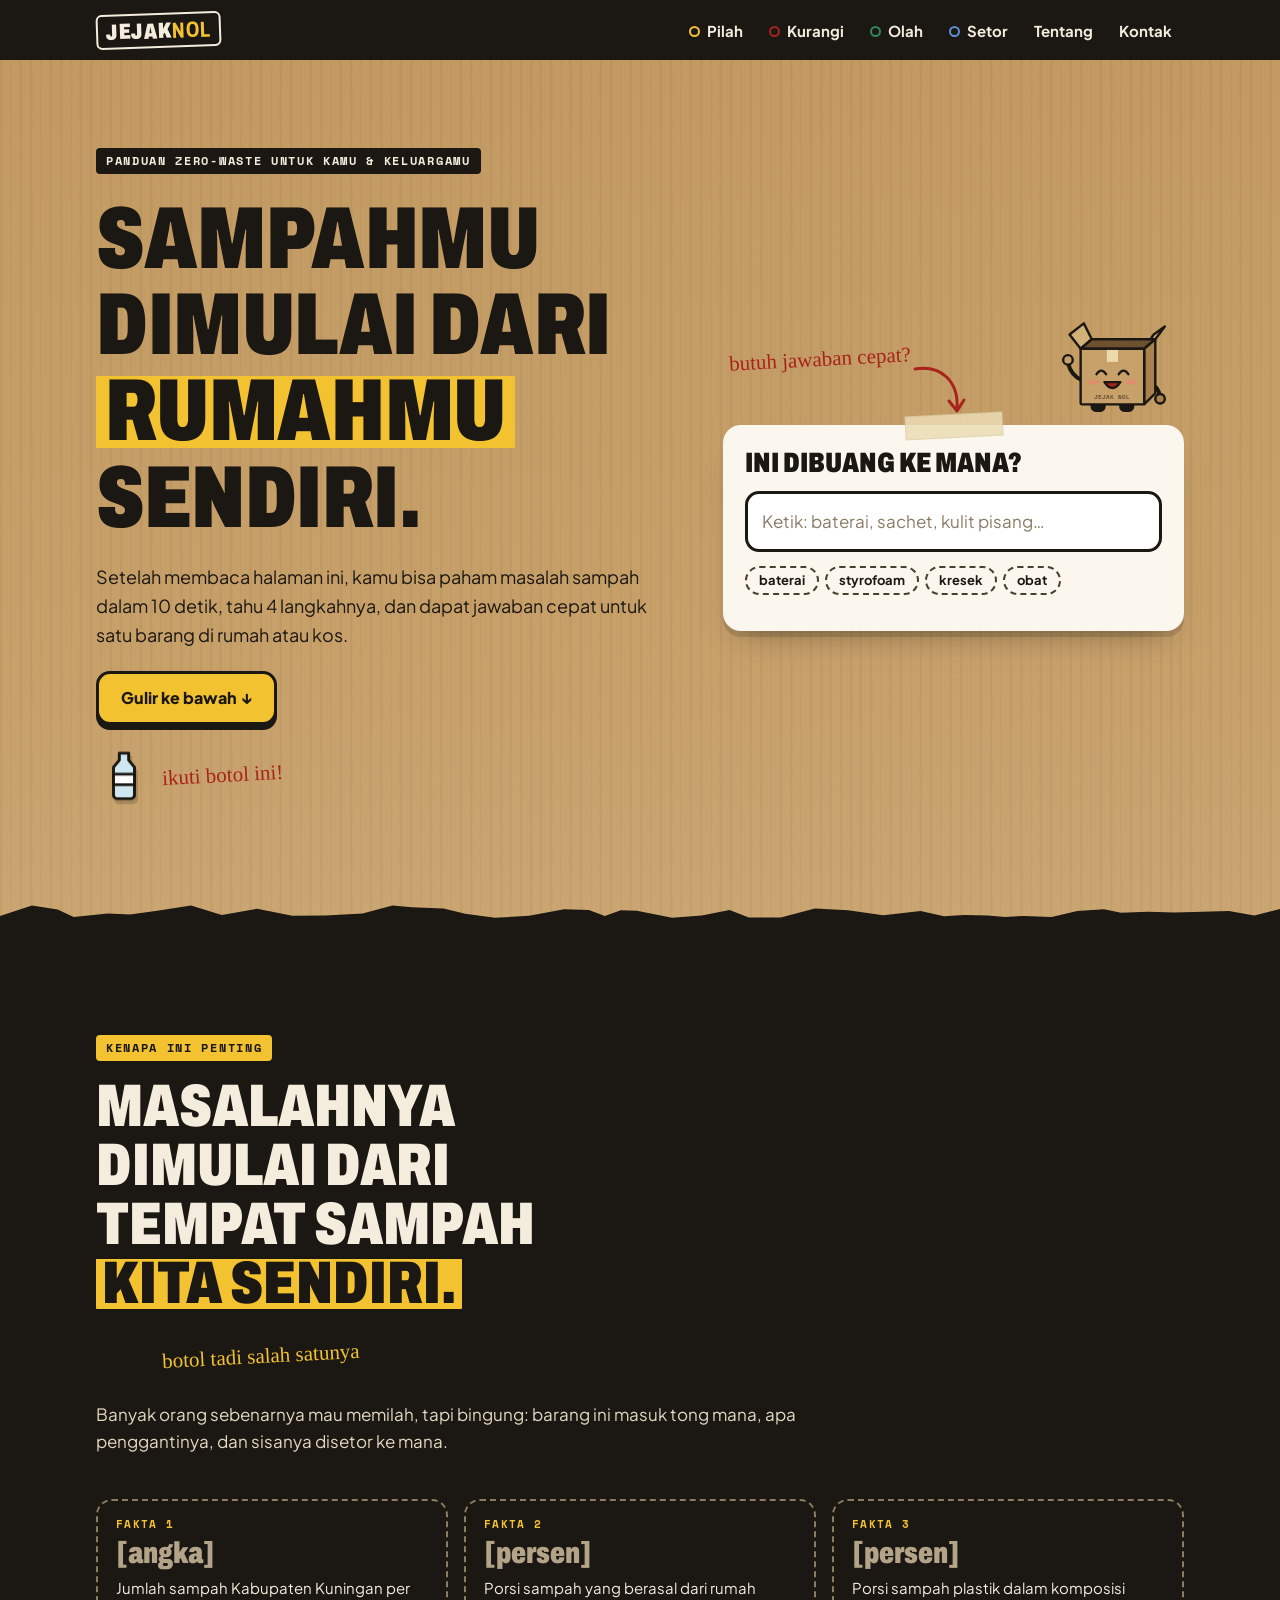
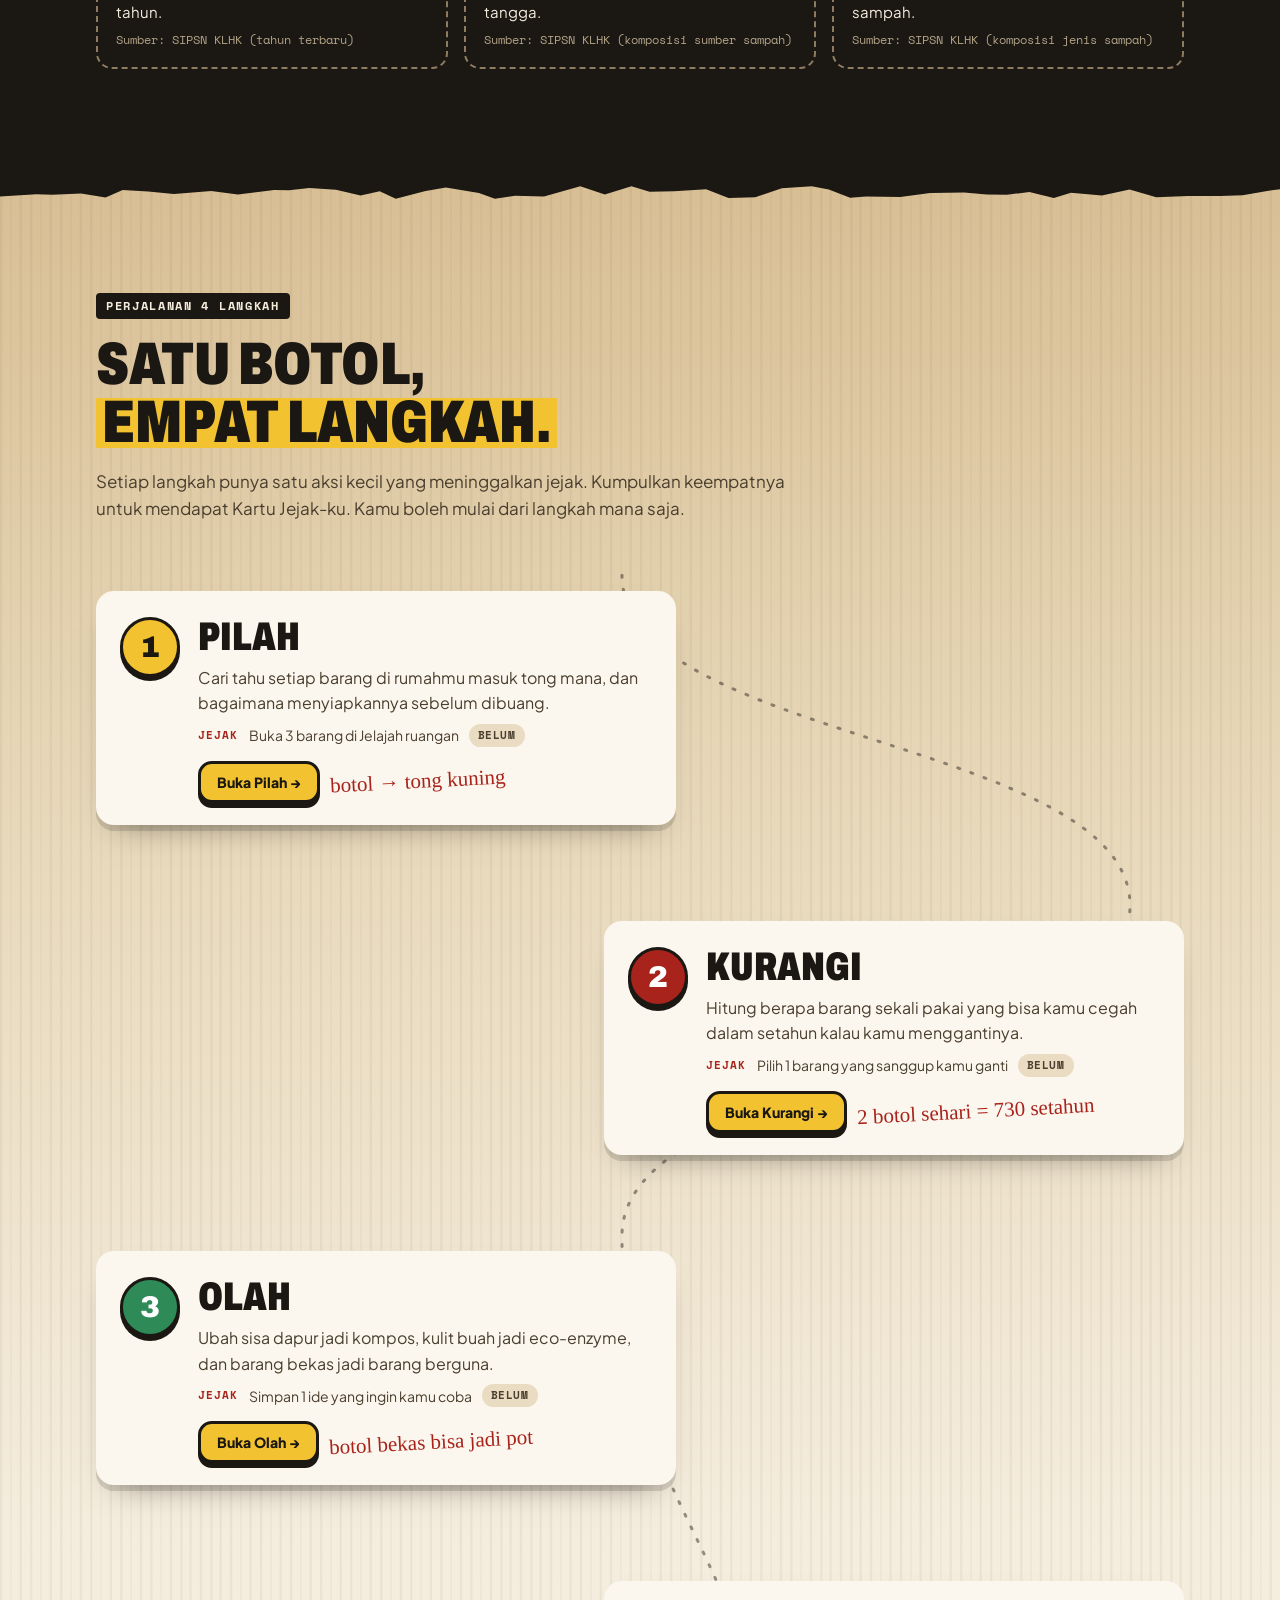
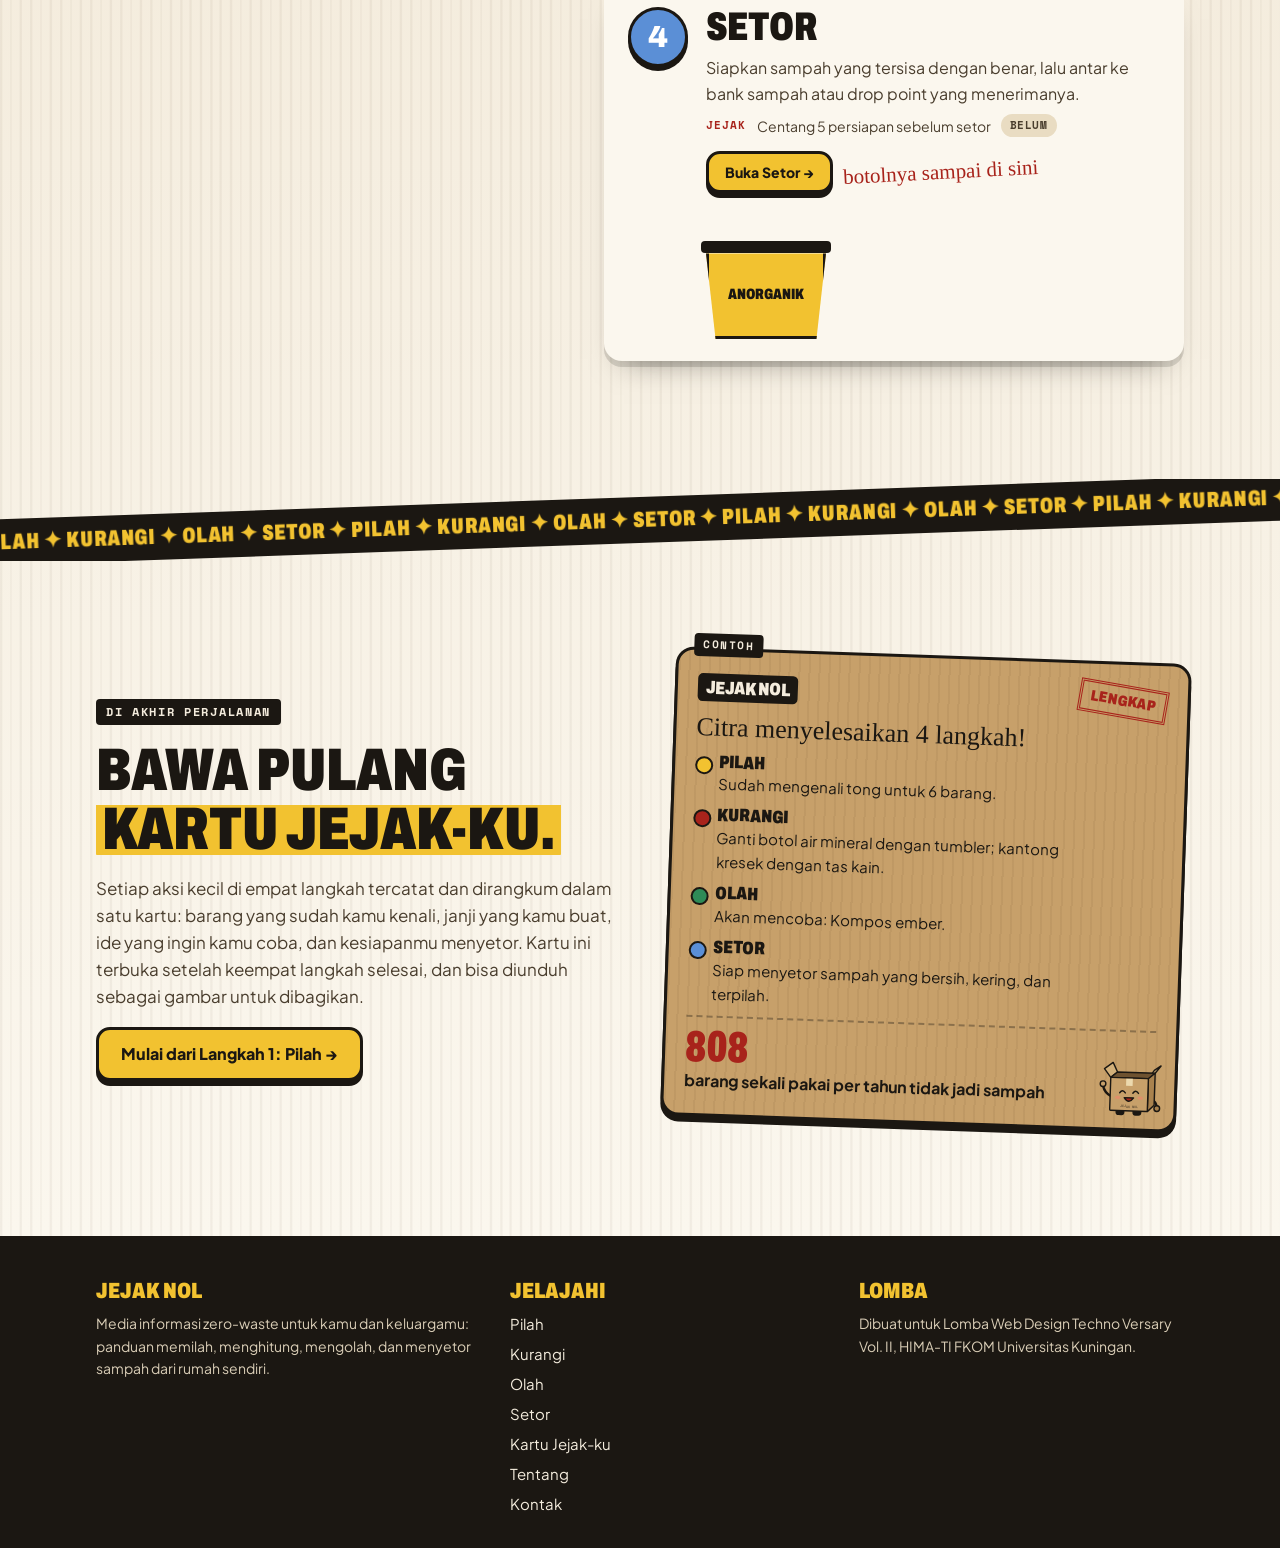
==== index.html @ b250fcc9 "feat: implement zero-waste web application with styling, logic, and pages" ====
<!doctype html>
<html lang="id">

<head>
  <meta charset="utf-8">
  <meta name="viewport" content="width=device-width, initial-scale=1, viewport-fit=cover">
  <title>Jejak Nol · Panduan zero-waste dari rumah</title>
  <meta name="description"
    content="Jejak Nol membantu kamu dan keluargamu memilah, mengurangi, mengolah, dan menyetor sampah dari rumah sendiri dalam empat langkah.">
  <meta name="theme-color" content="#1B1712">
  <link rel="icon" href="assets/favicon.svg" type="image/svg+xml">
  <link rel="preconnect" href="https://fonts.googleapis.com">
  <link rel="preconnect" href="https://fonts.gstatic.com" crossorigin>
  <link rel="stylesheet"
    href="https://fonts.googleapis.com/css2?family=Archivo:wdth,wght@62..125,500..900&family=Plus+Jakarta+Sans:wght@400;600;800&family=Space+Mono:wght@400;700&family=Permanent+Marker&display=swap">
  <link rel="stylesheet" href="assets/css/gaya.css">
  <script src="assets/js/data.js" defer></script>
  <script src="assets/js/umum.js" defer></script>
  <script src="assets/js/beranda.js" defer></script>
</head>

<body>
  <a class="lewati" href="#utama">Lewati ke isi</a>
  <header class="atas">
    <div class="isi">
      <a class="logo" href="index.html" aria-current="page">Jejak<b>Nol</b></a>
      <button class="tombol-menu" id="tombol-menu" aria-expanded="false" aria-controls="menu">Menu</button>
      <nav class="menu" id="menu" aria-label="Menu utama">
        <a class="titik" style="--w:var(--anorganik)" href="pilah.html">Pilah</a>
        <a class="titik" style="--w:var(--stempel)" href="kurangi.html">Kurangi</a>
        <a class="titik" style="--w:var(--organik)" href="olah.html">Olah</a>
        <a class="titik" style="--w:var(--setor)" href="setor.html">Setor</a>
        <a href="tentang.html">Tentang</a>
        <a href="kontak.html">Kontak</a>
      </nav>
    </div>
  </header>

  <main class="jalur" id="utama">
    <div class="botol-jalan" id="botol-jalan" aria-hidden="true"></div>

    <!-- 1. Hero: jalur cepat (pencarian) dan ajakan memulai perjalanan -->
    <section class="bagian hero">
      <div class="isi">
        <div class="hero-teks">
          <span class="cap">Panduan zero-waste untuk kamu &amp; keluargamu</span>
          <h1>Sampahmu dimulai dari <mark class="stabilo">rumahmu</mark> sendiri.</h1>
          <p class="pengantar">Setelah membaca halaman ini, kamu bisa paham masalah sampah dalam 10 detik, tahu 4
            langkahnya, dan dapat jawaban cepat untuk satu barang di rumah atau kos.</p>
          <div class="aksi-hero">
            <a class="btn" href="#masalah">Gulir ke bawah ↓</a>
          </div>
          <span class="singgah-baris"><span class="singgah" data-singgah aria-hidden="true"></span><span
              class="coret">ikuti botol ini!</span></span>
        </div>
        <form class="cari kertas selotip" role="search">
          <div class="kardi-hero" data-kardi="lambai"></div>
          <div class="anotasi" aria-hidden="true"><span class="coret">butuh jawaban cepat?</span><svg
              viewBox="0 0 58 54">
              <path class="panah" pathLength="1" d="M4 6 C 30 2, 48 18, 46 46 M38 38 L46 48 L53 37" />
            </svg></div>
          <label for="input-cari">Ini dibuang ke mana?</label>
          <div class="baris"><input id="input-cari" type="search" placeholder="Ketik: baterai, sachet, kulit pisang…"
              autocomplete="off"></div>
          <div class="saran" aria-label="Contoh pencarian">
            <button type="button" data-cari="baterai">baterai</button><button type="button"
              data-cari="styrofoam">styrofoam</button><button type="button" data-cari="kresek">kresek</button><button
              type="button" data-cari="obat">obat</button>
          </div>
          <div class="hasil" aria-live="polite"></div>
        </form>
      </div>
    </section>

    <!-- 2. Masalah -->
    <section class="bagian gelap" id="masalah" data-sobek
      data-pesan="Botol tadi cuma satu dari banyak. Ikuti terus, ya." data-eks="kaget">
      <div class="isi">
        <div class="kepala-bagian">
          <span class="cap">Kenapa ini penting</span>
          <h2 class="judul-bagian">Masalahnya dimulai dari tempat sampah <mark class="stabilo">kita sendiri.</mark></h2>
          <span class="singgah-baris"><span class="singgah" data-singgah aria-hidden="true"></span><span
              class="coret">botol tadi salah satunya</span></span>
          <p class="pengantar">Banyak orang sebenarnya mau memilah, tapi bingung: barang ini masuk tong mana, apa
            penggantinya, dan sisanya disetor ke mana.</p>
        </div>
        <div class="fakta" id="fakta" style="margin-bottom:0"></div>
      </div>
    </section>

    <!-- 3. Jalan empat langkah: satu jalur, botol berjalan di atasnya -->
    <section class="bagian" id="jalan" data-pesan="Empat langkah, empat jejak. Yuk mulai!">
      <div class="isi">
        <div class="kepala-bagian">
          <span class="cap">Perjalanan 4 langkah</span>
          <h2 class="judul-bagian">Satu botol, <mark class="stabilo">empat langkah.</mark></h2>
          <p class="pengantar">Setiap langkah punya satu aksi kecil yang meninggalkan jejak. Kumpulkan keempatnya untuk
            mendapat Kartu Jejak-ku. Kamu boleh mulai dari langkah mana saja.</p>
        </div>
        <div class="jalan" id="jalan-isi">
          <svg class="jalan-garis" aria-hidden="true">
            <path id="garis-jalan" />
          </svg>

          <article class="henti kertas" style="--w:var(--anorganik)">
            <span class="singgah" data-singgah aria-hidden="true"></span>
            <span class="bulat" aria-hidden="true">1</span>
            <h3>Pilah</h3>
            <p>Cari tahu setiap barang di rumahmu masuk tong mana, dan bagaimana menyiapkannya sebelum dibuang.</p>
            <p class="tugas-mini"><b>Jejak</b> Buka 3 barang di Jelajah ruangan <span class="status-jejak"
                data-status-jejak="pilah">Belum</span></p>
            <div class="aksi"><a class="btn kecil" href="pilah.html">Buka Pilah →</a><span class="coret">botol → tong
                kuning</span></div>
          </article>

          <article class="henti kertas kanan putih-teks" style="--w:var(--stempel)">
            <span class="singgah" data-singgah aria-hidden="true"></span>
            <span class="bulat" aria-hidden="true">2</span>
            <h3>Kurangi</h3>
            <p>Hitung berapa barang sekali pakai yang bisa kamu cegah dalam setahun kalau kamu menggantinya.</p>
            <p class="tugas-mini"><b>Jejak</b> Pilih 1 barang yang sanggup kamu ganti <span class="status-jejak"
                data-status-jejak="kurangi">Belum</span></p>
            <div class="aksi"><a class="btn kecil" href="kurangi.html">Buka Kurangi →</a><span class="coret">2 botol
                sehari = 730 setahun</span></div>
          </article>

          <article class="henti kertas putih-teks" style="--w:var(--organik)">
            <span class="singgah" data-singgah aria-hidden="true"></span>
            <span class="bulat" aria-hidden="true">3</span>
            <h3>Olah</h3>
            <p>Ubah sisa dapur jadi kompos, kulit buah jadi eco-enzyme, dan barang bekas jadi barang berguna.</p>
            <p class="tugas-mini"><b>Jejak</b> Simpan 1 ide yang ingin kamu coba <span class="status-jejak"
                data-status-jejak="olah">Belum</span></p>
            <div class="aksi"><a class="btn kecil" href="olah.html">Buka Olah →</a><span class="coret">botol bekas bisa
                jadi pot</span></div>
          </article>

          <article class="henti kertas kanan putih-teks" style="--w:var(--setor)">
            <span class="bulat" aria-hidden="true">4</span>
            <h3>Setor</h3>
            <p>Siapkan sampah yang tersisa dengan benar, lalu antar ke bank sampah atau drop point yang menerimanya.</p>
            <p class="tugas-mini"><b>Jejak</b> Centang 5 persiapan sebelum setor <span class="status-jejak"
                data-status-jejak="setor">Belum</span></p>
            <div class="aksi"><a class="btn kecil" href="setor.html">Buka Setor →</a><span class="coret">botolnya sampai
                di sini</span></div>
            <div class="tong-mini" id="tong-mini" aria-hidden="true">
              <span class="singgah" data-singgah></span><span class="botol-dalam" id="botol-dalam"></span>
              <div class="bibir"></div>
              <div class="badan">Anorganik</div>
            </div>
          </article>
        </div>
      </div>
    </section>

    <div class="pita-wadah" aria-hidden="true">
      <div class="pita"><span data-pita>Pilah ✦ Kurangi ✦ Olah ✦ Setor ✦ Pilah ✦ Kurangi ✦ Olah ✦ Setor ✦ Pilah ✦
          Kurangi ✦ Olah ✦ Setor ✦ Pilah ✦ Kurangi ✦ Olah ✦ Setor ✦</span></div>
    </div>

    <!-- 4. Hasil akhir -->
    <section class="bagian" id="hasil" data-pesan="Kartu ini bisa kamu bagikan ke teman." data-eks="senang">
      <div class="isi hasil-akhir">
        <div class="kepala-bagian" style="margin:0">
          <span class="cap">Di akhir perjalanan</span>
          <h2 class="judul-bagian">Bawa pulang <mark class="stabilo">Kartu Jejak-ku.</mark></h2>
          <p class="pengantar">Setiap aksi kecil di empat langkah tercatat dan dirangkum dalam satu kartu: barang yang
            sudah kamu kenali, janji yang kamu buat, ide yang ingin kamu coba, dan kesiapanmu menyetor. Kartu ini
            terbuka setelah keempat langkah selesai, dan bisa diunduh sebagai gambar untuk dibagikan.</p>
          <a class="btn" href="pilah.html" data-lanjut>Mulai dari Langkah 1: Pilah →</a>
        </div>
        <div class="contoh-kartu">
          <div class="kartu-jejak">
            <div class="kj-atas"><span class="kj-logo">Jejak Nol</span><span class="kj-cap">Lengkap</span></div>
            <div class="kj-nama">Citra menyelesaikan 4 langkah!</div>
            <div class="kj-baris" style="--w:var(--anorganik)"><span><b>Pilah</b>Sudah mengenali tong untuk 6
                barang.</span></div>
            <div class="kj-baris" style="--w:var(--stempel)"><span><b>Kurangi</b>Ganti botol air mineral dengan tumbler;
                kantong kresek dengan tas kain.</span></div>
            <div class="kj-baris" style="--w:var(--organik)"><span><b>Olah</b>Akan mencoba: Kompos ember.</span></div>
            <div class="kj-baris" style="--w:var(--setor)"><span><b>Setor</b>Siap menyetor sampah yang bersih, kering,
                dan terpilah.</span></div>
            <div class="kj-total"><span class="kj-angka">808</span><br><strong>barang sekali pakai per tahun tidak jadi
                sampah</strong></div>
            <div class="kj-kardi" data-kardi="senang"></div>
          </div>
        </div>
      </div>
    </section>
  </main>

  <footer>
    <div class="isi">
      <section>
        <h2>Jejak Nol</h2>
        <p>Media informasi zero-waste untuk kamu dan keluargamu: panduan memilah, menghitung, mengolah, dan menyetor
          sampah dari rumah sendiri.</p>
      </section>
      <section>
        <h2>Jelajahi</h2>
        <ul>
          <li><a href="pilah.html">Pilah</a></li>
          <li><a href="kurangi.html">Kurangi</a></li>
          <li><a href="olah.html">Olah</a></li>
          <li><a href="setor.html">Setor</a></li>
          <li><a href="kartu.html">Kartu Jejak-ku</a></li>
          <li><a href="tentang.html">Tentang</a></li>
          <li><a href="kontak.html">Kontak</a></li>
        </ul>
      </section>
      <section>
        <h2>Lomba</h2>
        <p>Dibuat untuk Lomba Web Design Techno Versary Vol. II, HIMA-TI FKOM Universitas Kuningan.</p>
      </section>
    </div>
  </footer>
</body>

</html>
---- assets/css/gaya.css ----
/* Jejak Nol — gaya bersama semua halaman.
   Gaya: kardus playful. Satu tampilan terang (disengaja).
   Urutan: token → dasar → komponen bersama → per halaman → maskot → gerak. */

:root{
  color-scheme:light;
  --kardus:#C7A06A; --kardus-tua:#A9824E; --kertas:#F4ECDD; --kertas-2:#FBF7EE; --tinta:#1B1712; --tinta-2:#4A3E2E; --garis:#E3D3B3;
  --stempel:#A8231B; --biru:#1F4E8C; --setor:#5B8FD6;
  --organik:#2E8B57; --anorganik:#F2C230; --b3:#D64532; --residu:#7A8088;
  --f-judul:"Archivo","Arial Narrow",sans-serif; --f-teks:"Plus Jakarta Sans",system-ui,sans-serif; --f-mono:"Space Mono",ui-monospace,monospace;
  --f-coret:"Permanent Marker","Comic Sans MS",cursive;
  --botol:56px;
}
@media (max-width:640px){:root{--botol:44px}}
@view-transition{navigation:auto} /* perpindahan halaman yang mulus (Chrome/Edge); browser lain pindah biasa */

/* ---------- dasar ---------- */
*{box-sizing:border-box}
html{scroll-behavior:smooth;scroll-padding-top:80px}
body{margin:0;background:var(--kertas);color:var(--tinta);font:400 16px/1.6 var(--f-teks);overflow-x:clip}
body::before{content:"";position:fixed;inset:0 0 auto;height:env(safe-area-inset-top,0px);z-index:30;background:var(--tinta)}
h1,h2,h3{margin:0;text-wrap:balance}
p{margin:0}
img{max-width:100%}
a{color:inherit}
button,input,select,textarea{font:inherit;color:inherit}
input,select,textarea{color:var(--tinta)} /* kolom isian selalu berlatar terang, jadi teksnya selalu gelap */
::placeholder{color:#8A7B66;opacity:1}
:focus-visible{outline:3px solid var(--biru);outline-offset:3px}
[hidden]{display:none!important}
.sr{position:absolute;width:1px;height:1px;overflow:hidden;clip:rect(0 0 0 0);white-space:nowrap}
.isi{max-width:1120px;margin:0 auto;padding-left:max(16px,env(safe-area-inset-left,0px));padding-right:max(16px,env(safe-area-inset-right,0px))}
.lewati{position:absolute;left:12px;top:-60px;z-index:40;background:var(--anorganik);padding:10px 14px;border-radius:10px;font-weight:800}
.lewati:focus{top:12px}

.jalur{position:relative;
  background:repeating-linear-gradient(90deg,rgba(60,35,10,.05) 0 2px,transparent 2px 10px),
    linear-gradient(180deg,#C29A62 0%,var(--kardus) 14%,#D2B485 34%,#E6D6B6 52%,var(--kertas) 70%,var(--kertas-2) 100%)}
.jalur.pendek{background:repeating-linear-gradient(90deg,rgba(60,35,10,.05) 0 2px,transparent 2px 10px),
    linear-gradient(180deg,var(--kardus) 0,#E2CFA9 420px,var(--kertas) 900px,var(--kertas-2) 100%)}
.bagian{position:relative;z-index:2;padding-block:clamp(64px,9vw,112px)}

/* ---------- header ---------- */
header.atas{position:sticky;top:env(safe-area-inset-top,0px);z-index:20;background:var(--tinta);color:var(--kertas);view-transition-name:header}
header.atas .isi{display:flex;align-items:center;gap:16px;min-height:60px}
.logo{font:900 22px/1 var(--f-judul);font-stretch:75%;text-transform:uppercase;letter-spacing:.02em;color:var(--kertas);text-decoration:none;
  border:2px solid var(--kertas);border-radius:6px;padding:5px 8px 4px;transform:rotate(-2deg)}
.logo b{color:var(--anorganik)}
nav.menu{margin-left:auto;display:flex;gap:2px}
nav.menu a{color:var(--kertas);text-decoration:none;font:700 15px/1 var(--f-teks);padding:10px 12px;border-radius:999px}
nav.menu a:hover{background:rgba(244,236,221,.12)}
nav.menu a[aria-current="page"]{background:var(--kertas);color:var(--tinta)}
/* titik langkah = penanda jejak: kosong (belum), terisi (sudah) */
nav.menu a.titik::before{content:"";display:inline-block;width:11px;height:11px;border-radius:50%;background:transparent;border:2px solid var(--w);margin-right:7px;vertical-align:0;box-sizing:border-box}
nav.menu a.titik.jejak::before{background:var(--w)}
.tombol-menu{display:none;margin-left:auto;background:none;border:2px solid var(--kertas);border-radius:999px;color:var(--kertas);font:700 14px/1 var(--f-teks);padding:9px 14px;cursor:pointer}
@media (max-width:900px){
  .tombol-menu{display:block}
  nav.menu{position:absolute;top:100%;left:0;right:0;margin:0;flex-direction:column;background:var(--tinta);
    padding:8px max(16px,env(safe-area-inset-right,0px)) 16px max(16px,env(safe-area-inset-left,0px))}
  nav.menu:not(.buka){display:none}
  nav.menu a{padding:14px 10px;font-size:16px}
}

/* ---------- komponen bersama ---------- */
.cap{display:inline-block;font:700 12px/1 var(--f-mono);letter-spacing:.14em;text-transform:uppercase;background:var(--tinta);color:var(--kertas);padding:7px 10px;border-radius:4px}
.judul-bagian{font:900 clamp(34px,5.6vw,60px)/.98 var(--f-judul);font-stretch:74%;text-transform:uppercase;max-width:18ch}
.subjudul{font:900 clamp(24px,3.4vw,34px)/1 var(--f-judul);font-stretch:74%;text-transform:uppercase}
.pengantar{max-width:60ch;font-size:17px;color:var(--tinta-2)}
.kepala-bagian{display:flex;flex-direction:column;align-items:flex-start;gap:16px;margin-bottom:clamp(28px,4vw,44px)}
.stabilo{color:var(--tinta);background:linear-gradient(transparent 14%,var(--anorganik) 14%,var(--anorganik) 90%,transparent 90%);padding:0 .1em;border-radius:.14em;
  box-decoration-break:clone;-webkit-box-decoration-break:clone}
.coret{font:400 clamp(17px,2vw,21px)/1.2 var(--f-coret);color:var(--stempel);transform:rotate(-3deg);display:inline-block}
.kertas{background:var(--kertas-2);position:relative;border-radius:18px;box-shadow:0 6px 0 rgba(27,23,18,.14),0 18px 30px -20px rgba(27,23,18,.5)}
.selotip::before{content:"";position:absolute;top:-11px;left:50%;width:96px;height:22px;transform:translateX(-50%) rotate(-3deg);
  background:rgba(236,220,180,.85);border:1px solid rgba(0,0,0,.06);z-index:1}
.chip{display:inline-flex;align-items:center;gap:6px;font:700 11px/1 var(--f-mono);text-transform:uppercase;letter-spacing:.06em;padding:6px 10px;border-radius:999px;color:var(--tinta);background:#E9DCC2}
.chip.k-organik{background:var(--organik);color:#fff}
.chip.k-anorganik{background:var(--anorganik)}
.chip.k-b3{background:var(--b3);color:#fff}
.chip.k-residu{background:var(--residu);color:#fff}
.btn{display:inline-flex;align-items:center;gap:8px;background:var(--anorganik);color:var(--tinta);font:800 16px/1 var(--f-teks);
  padding:16px 22px;border:3px solid var(--tinta);border-radius:14px;cursor:pointer;text-decoration:none;box-shadow:0 5px 0 var(--tinta);transition:transform .12s,box-shadow .12s}
.btn:hover{transform:translateY(-2px);box-shadow:0 7px 0 var(--tinta)}
.btn:active{transform:translateY(4px);box-shadow:0 1px 0 var(--tinta)}
.btn.kecil{padding:11px 16px;font-size:14px}
.btn.putih{background:#fff}
.tautan-lanjut{font-weight:800;text-decoration:underline;text-decoration-thickness:3px;text-underline-offset:4px;text-decoration-color:var(--anorganik)}
.keterangan{font:400 12px/1.45 var(--f-mono);color:var(--tinta-2)}
.isi-sumber{font:400 12px/1.4 var(--f-mono);color:var(--tinta-2)}
.isi-sumber.belum{color:var(--stempel)}

/* kepala halaman dalam */
.halaman-kepala{padding-block:clamp(48px,7vw,88px) clamp(56px,8vw,96px)}
.halaman-kepala .isi{display:grid;grid-template-columns:minmax(0,1fr) auto;gap:24px;align-items:end}
@media (max-width:700px){.halaman-kepala .isi{grid-template-columns:1fr}}
.halaman-kepala .teks{display:flex;flex-direction:column;align-items:flex-start;gap:18px}
.judul-halaman{font:900 clamp(44px,7vw,84px)/.96 var(--f-judul);font-stretch:72%;text-transform:uppercase;max-width:14ch}
.halaman-kepala .kardi-kepala{width:clamp(96px,14vw,150px)}
@media (max-width:700px){.halaman-kepala .kardi-kepala{display:none}}
.langkah-nav{display:flex;flex-wrap:wrap;gap:8px}
.langkah-nav a{display:inline-flex;align-items:center;gap:8px;padding:9px 14px;border-radius:999px;border:2px solid var(--tinta);background:var(--kertas-2);
  font:700 14px/1 var(--f-teks);text-decoration:none}
.langkah-nav a::before{content:"";width:12px;height:12px;border-radius:50%;border:2px solid var(--w);box-sizing:border-box}
.langkah-nav a.jejak::before{background:var(--w)}
.langkah-nav a.jejak::after{content:"✓";font-weight:800;color:var(--organik)}
.langkah-nav a[aria-current="page"].jejak::after{color:var(--anorganik)}

/* tugas jejak di kepala halaman pilar */
.tugas{display:flex;flex-wrap:wrap;align-items:center;gap:8px 14px;padding:12px 16px;border-radius:14px;background:var(--kertas-2);border:2px dashed var(--tinta-2);font-size:15px;max-width:640px}
.tugas .label{font:700 11px/1 var(--f-mono);letter-spacing:.12em;text-transform:uppercase;color:var(--stempel)}
.tugas.beres{border-style:solid;border-color:var(--organik);background:#E4F2E8}
.tugas.beres .label{color:var(--organik)}
.tugas a{font-weight:800}
.langkah-nav a[aria-current="page"]{background:var(--tinta);color:var(--kertas)}

/* sambungan antar halaman */
.lanjut{display:flex;flex-wrap:wrap;align-items:center;justify-content:space-between;gap:16px;padding:22px 24px;border-radius:18px;background:var(--tinta);color:var(--kertas);margin-top:clamp(40px,6vw,64px)}
.lanjut b{font:900 clamp(24px,3vw,32px)/1 var(--f-judul);font-stretch:74%;text-transform:uppercase;display:block;margin-top:6px}
.lanjut .label{font:700 11px/1 var(--f-mono);letter-spacing:.12em;text-transform:uppercase;color:var(--anorganik)}

/* pita gelap + tepi sobek */
.gelap{background:var(--tinta);color:var(--kertas)}
.gelap .cap{background:var(--anorganik);color:var(--tinta)}
.gelap .pengantar{color:#E3D7C1}
.gelap .coret{color:var(--anorganik)}
.sobek{position:absolute;left:0;width:100%;height:22px;display:block;fill:var(--tinta)}
.sobek.atas{top:-21px}
.sobek.bawah{bottom:-21px;transform:scaleY(-1)}
.pita-wadah{position:relative;z-index:3;overflow:hidden;padding-block:18px;margin-block:-18px}
.pita{background:var(--tinta);color:var(--anorganik);transform:rotate(-2deg);margin-inline:-20px;padding:12px 0;white-space:nowrap;
  font:900 22px/1 var(--f-judul);font-stretch:70%;text-transform:uppercase;letter-spacing:.04em}
.pita span{display:inline-block;will-change:transform}

/* ---------- pencarian "Ini dibuang ke mana?" ---------- */
.cari{padding:24px 22px 22px;display:flex;flex-direction:column;gap:14px}
.cari label{font:900 28px/1 var(--f-judul);font-stretch:75%;text-transform:uppercase}
.cari .baris{display:flex;border:3px solid var(--tinta);border-radius:14px;overflow:hidden;background:#fff}
.cari input{flex:1;min-width:0;border:0;padding:14px;font-size:17px;background:transparent}
.cari input:focus{outline:none}
.cari .baris:focus-within{outline:3px solid var(--biru);outline-offset:3px}
.saran{display:flex;flex-wrap:wrap;gap:6px}
.saran button{border:2px dashed var(--tinta-2);border-radius:999px;background:none;padding:6px 12px;font:700 13px/1 var(--f-teks);cursor:pointer}
.saran button:hover{border-style:solid}
.hasil{display:flex;flex-direction:column;gap:10px}
.kosong{font-size:14px;color:var(--tinta-2)}

/* ---------- jelajah ruangan ---------- */
.tab-daftar{display:flex;flex-wrap:wrap;gap:8px;margin-bottom:18px}
.tab-daftar button{border:3px solid var(--tinta);border-radius:999px;background:var(--kertas-2);padding:11px 18px;font:700 14px/1 var(--f-teks);cursor:pointer}
.tab-daftar button[aria-selected="true"]{background:var(--tinta);color:var(--kertas)}
.jelajah-isi{display:grid;grid-template-columns:minmax(0,1.2fr) minmax(0,1fr);gap:24px;align-items:start}
@media (max-width:820px){.jelajah-isi{grid-template-columns:1fr}}
.rak{padding:28px 20px 20px;display:grid;grid-template-columns:repeat(auto-fill,minmax(120px,1fr));gap:12px}
.barang{border:2px solid transparent;border-radius:16px;background:none;padding:10px 6px;display:flex;flex-direction:column;align-items:center;gap:6px;cursor:pointer;font:600 13px/1.25 var(--f-teks);text-align:center}
.barang svg{width:56px;height:56px;animation:intip 7s ease-in-out infinite;animation-delay:calc(var(--i,0) * -1.7s)}
.barang:hover svg{animation:goyang .5s ease-in-out}
.barang[aria-pressed="true"]{border-color:var(--tinta);background:#fff}
.detail{padding:28px 22px 22px;display:flex;flex-direction:column;gap:12px}
.detail h3{font:900 30px/1 var(--f-judul);font-stretch:75%;text-transform:uppercase}
.detail .label{font:700 11px/1 var(--f-mono);letter-spacing:.12em;text-transform:uppercase;color:var(--tinta-2)}
.detail ol{margin:0;padding-left:20px}
.detail .alt{border-top:2px dashed #CDBB98;padding-top:12px}

/* ---------- kalkulator ---------- */
.hitung{display:grid;grid-template-columns:minmax(0,1.05fr) minmax(0,1fr);gap:24px;align-items:start}
@media (max-width:900px){.hitung{grid-template-columns:1fr}}
.form-hitung{padding:26px 20px 20px;display:flex;flex-direction:column;gap:14px}
fieldset.kebiasaan{position:relative;border:2px solid var(--garis);border-radius:16px;margin:0;padding:12px 14px 14px;display:flex;flex-direction:column;gap:12px;transition:background .4s}
fieldset.kebiasaan.sorot{background:#FFF4CC}
.kebiasaan legend{display:flex;align-items:center;gap:10px;padding:0 6px;font-weight:800;font-size:17px}
.kebiasaan legend svg{width:38px;height:38px}
.hapus{position:absolute;top:-12px;right:10px;width:30px;height:30px;border-radius:50%;border:2px solid var(--tinta);background:var(--kertas-2);font:700 16px/1 var(--f-mono);cursor:pointer}
.tanya{display:flex;flex-direction:column;gap:6px}
.tanya>label{font-size:14px;color:var(--tinta-2)}
.tanya>label b{color:var(--tinta)}
.kontrol{display:flex;flex-wrap:wrap;align-items:center;gap:8px}
.stepper{display:inline-flex;align-items:center;border:2px solid var(--tinta);border-radius:12px;overflow:hidden;background:#fff}
.stepper button{width:38px;height:38px;border:0;background:none;font:700 18px/1 var(--f-mono);cursor:pointer}
.stepper button:hover{background:var(--kertas)}
.stepper output{min-width:32px;text-align:center;font:700 16px/1 var(--f-mono);font-variant-numeric:tabular-nums}
.kebiasaan select,.tambah select{border:2px solid var(--tinta);border-radius:12px;background:#fff;padding:8px 10px;font-size:15px;max-width:100%}
.hasil-baris{font-size:14px;color:var(--tinta-2)}
.hasil-baris b{color:var(--tinta);font-variant-numeric:tabular-nums}
.tambah{display:flex;flex-direction:column;gap:6px;padding-top:4px}
.tambah label{font-weight:800;font-size:14px}
.panel-hasil{padding:26px 22px 22px;display:flex;flex-direction:column;gap:14px}
.angka{font:900 clamp(68px,11vw,112px)/.85 var(--f-judul);font-stretch:66%;color:var(--stempel);font-variant-numeric:tabular-nums}
.angka-sub{font-weight:800;font-size:17px;line-height:1.35}
.dua-tumpukan{display:grid;grid-template-columns:1fr 1fr;gap:12px}
.tumpukan-wadah{display:flex;flex-direction:column;gap:6px;min-width:0}
.tumpukan-wadah .judul-t{font:700 12px/1.3 var(--f-mono);text-transform:uppercase;letter-spacing:.04em}
.tumpukan-wadah .judul-t b{font-variant-numeric:tabular-nums}
.tumpukan{display:flex;flex-wrap:wrap-reverse;align-content:flex-start;gap:1px;min-height:150px;padding:8px;background:var(--kertas);border:2px solid var(--tinta);border-radius:14px}
.tumpukan.setelah{border-style:dashed}
.tumpukan svg{width:18px;height:18px;animation:jatuh .45s cubic-bezier(.3,1.4,.5,1) both;animation-delay:calc(var(--i) * 8ms)}
.kelompok{background:var(--tinta);color:var(--kertas);padding:12px 14px;font-size:15px;border-radius:12px}
.kelompok b{color:var(--anorganik);font-variant-numeric:tabular-nums}
.kartu-jejak{background:var(--kardus);border:3px solid var(--tinta);border-radius:18px;padding:20px;position:relative;display:flex;flex-direction:column;gap:10px;
  background-image:repeating-linear-gradient(90deg,rgba(60,35,10,.06) 0 2px,transparent 2px 10px);box-shadow:0 6px 0 var(--tinta)}
.kartu-jejak .kj-atas{display:flex;justify-content:space-between;align-items:center;gap:10px}
.kartu-jejak .kj-logo{font:900 18px/1 var(--f-judul);font-stretch:75%;text-transform:uppercase;background:var(--tinta);color:var(--kertas);padding:5px 8px;border-radius:5px}
.kartu-jejak .kj-cap{border:3px double var(--stempel);color:var(--stempel);font:900 15px/1 var(--f-judul);font-stretch:78%;text-transform:uppercase;padding:6px 9px;transform:rotate(8deg)}
.kartu-jejak .kj-nama{font:400 26px/1.1 var(--f-coret)}
.kartu-jejak .kj-angka{font:900 44px/.9 var(--f-judul);font-stretch:68%;color:var(--stempel)}
.kartu-jejak .kj-kardi{position:absolute;right:12px;bottom:10px;width:64px}
.ringkas-lanjut{display:flex;flex-wrap:wrap;gap:10px;align-items:center}

/* ---------- beranda ---------- */
.singgah-baris{display:flex;align-items:center;gap:10px;flex-wrap:wrap}
.singgah{display:inline-block;width:var(--botol);height:var(--botol);flex:none}
.singgah svg{width:100%;height:100%}
.botol-jalan{position:fixed;left:0;top:0;width:var(--botol);height:var(--botol);z-index:6;pointer-events:none;will-change:transform}
.botol-jalan svg{width:100%;height:100%;display:block;filter:drop-shadow(2px 4px 0 rgba(27,23,18,.2))}
.hero{padding-block:clamp(40px,7vw,88px) clamp(72px,10vw,120px)}
.hero .isi{display:grid;grid-template-columns:minmax(0,1.1fr) minmax(0,.9fr);gap:clamp(28px,5vw,64px);align-items:center}
@media (max-width:860px){.hero .isi{grid-template-columns:1fr}}
.hero-teks{display:flex;flex-direction:column;align-items:flex-start;gap:22px}
.hero h1{font:900 clamp(44px,7vw,88px)/.98 var(--f-judul);font-stretch:74%;text-transform:uppercase;letter-spacing:-.005em;max-width:13ch}
.hero .pengantar{color:var(--tinta);font-size:18px}
.aksi-hero{display:flex;align-items:center;gap:14px 18px;flex-wrap:wrap}
.hero .cari{margin-top:104px}
.anotasi{position:absolute;left:6px;top:-78px;display:flex;align-items:flex-start;pointer-events:none;z-index:2}
.anotasi svg{width:58px;height:54px;margin-top:16px;overflow:visible}
.panah{fill:none;stroke:var(--stempel);stroke-width:3;stroke-linecap:round;stroke-linejoin:round;stroke-dasharray:1;stroke-dashoffset:1;animation:gambarGaris 1s .7s ease-out forwards}
.kardi-hero{position:absolute;right:16px;top:-108px;width:108px;z-index:2}
.fakta{display:grid;grid-template-columns:repeat(3,minmax(0,1fr));gap:16px;margin-bottom:clamp(40px,6vw,64px)}
@media (max-width:860px){.fakta{grid-template-columns:1fr}}
.isi-data{border:2px dashed #8D7C62;border-radius:16px;padding:18px;display:flex;flex-direction:column;gap:8px;min-width:0}
.isi-data .label{font:700 11px/1 var(--f-mono);letter-spacing:.12em;text-transform:uppercase;color:var(--anorganik)}
.isi-data strong{font:900 30px/1 var(--f-judul);font-stretch:74%;color:#B3A388}
.isi-data p{font-size:15px}
.isi-data small{font:400 12px/1.4 var(--f-mono);color:#B3A388}

/* ---------- kartu konten (olah, DIY) ---------- */
.grid-3{display:grid;grid-template-columns:repeat(3,minmax(0,1fr));gap:20px}
@media (max-width:860px){.grid-3{grid-template-columns:1fr}}
.grid-2{display:grid;grid-template-columns:repeat(2,minmax(0,1fr));gap:20px}
@media (max-width:760px){.grid-2{grid-template-columns:1fr}}
.kartu-isi{padding:26px 20px 20px;display:flex;flex-direction:column;gap:10px;min-width:0}
.grid-3 .kartu-isi:nth-child(3n+2){transform:rotate(.6deg)}
.grid-3 .kartu-isi:nth-child(3n){transform:rotate(-.6deg)}
.kartu-isi svg.ilus{width:72px;height:72px}
.kartu-isi h3{font:900 26px/1 var(--f-judul);font-stretch:75%;text-transform:uppercase}
.meta{display:flex;gap:6px;flex-wrap:wrap}
.meta span{font:700 11px/1 var(--f-mono);text-transform:uppercase;letter-spacing:.06em;padding:6px 9px;border-radius:999px;background:#E9DCC2}
.kartu-isi p,.kartu-isi li{font-size:15px;color:var(--tinta-2)}
.kartu-isi ol,.kartu-isi ul{margin:0;padding-left:20px;display:flex;flex-direction:column;gap:4px}
.kartu-isi details summary{cursor:pointer;font-weight:800;color:var(--tinta)}
.kartu-isi details[open] summary{margin-bottom:8px}

/* panduan langkah (olah) */
.panduan{padding:28px 24px 24px;display:grid;grid-template-columns:auto minmax(0,1fr);gap:18px 24px}
@media (max-width:700px){.panduan{grid-template-columns:1fr}}
.panduan svg.ilus{width:96px;height:96px}
.panduan h3{font:900 34px/1 var(--f-judul);font-stretch:74%;text-transform:uppercase}
.panduan .kolom{display:grid;grid-template-columns:minmax(0,.8fr) minmax(0,1.2fr);gap:20px;margin-top:12px}
@media (max-width:860px){.panduan .kolom{grid-template-columns:1fr}}
.panduan h4{margin:0 0 8px;font:700 12px/1 var(--f-mono);letter-spacing:.12em;text-transform:uppercase;color:var(--tinta-2)}
.panduan ul,.panduan ol{margin:0;padding-left:20px;display:flex;flex-direction:column;gap:6px}
.panduan ol li::marker{font-weight:800;color:var(--stempel)}
.panduan .hindari{margin-top:14px;padding:12px 14px;border-radius:12px;background:#FCE3DF;font-size:15px}

/* filter chip (olah, setor) */
.filter{display:flex;flex-wrap:wrap;gap:8px;margin-bottom:22px}
.filter button{border:2px solid var(--tinta);border-radius:999px;background:var(--kertas-2);padding:9px 14px;font:700 14px/1 var(--f-teks);cursor:pointer}
.filter button[aria-pressed="true"]{background:var(--tinta);color:var(--kertas)}
.filter .label-filter{align-self:center;font-weight:800;margin-right:4px}

/* mitos (olah) */
.mitos article{padding:26px 20px 20px;display:flex;flex-direction:column;gap:10px}
.mitos .m{font:900 22px/1.05 var(--f-judul);font-stretch:78%;text-transform:uppercase;text-decoration:line-through;text-decoration-color:var(--stempel);text-decoration-thickness:3px}
.mitos .lbl{font:700 11px/1 var(--f-mono);letter-spacing:.12em;text-transform:uppercase}
.mitos .lbl.salah{color:var(--stempel)}
.gelap .mitos article{color:var(--tinta)}

/* ---------- pilah ---------- */
.kartu-tong{border-radius:18px;overflow:hidden;background:var(--kertas-2);box-shadow:0 6px 0 rgba(27,23,18,.14);display:flex;flex-direction:column}
.kartu-tong .kepala-tong{background:var(--w);color:var(--tinta);padding:16px 18px;display:flex;align-items:center;justify-content:space-between;gap:10px;border-bottom:3px solid var(--tinta)}
.kartu-tong.putih-teks .kepala-tong{color:#fff}
.kartu-tong .kepala-tong b{font:900 30px/1 var(--f-judul);font-stretch:72%;text-transform:uppercase}
.kartu-tong .kepala-tong span{font:700 12px/1.2 var(--f-mono);text-transform:uppercase;text-align:right}
.kartu-tong .badan-tong{padding:16px 18px 18px;display:flex;flex-direction:column;gap:10px;color:var(--tinta)} /* kartu terang: jangan mewarisi teks terang dari pita gelap */
.kartu-tong .badan-tong p{color:var(--tinta-2)}
.kartu-tong .contoh{display:flex;flex-wrap:wrap;gap:6px}
.kartu-tong .contoh span{display:inline-flex;align-items:center;gap:4px;font-size:13px;font-weight:600;color:var(--tinta);background:#fff;border:1px solid var(--garis);border-radius:999px;padding:3px 10px 3px 4px}
.kartu-tong .contoh svg{width:24px;height:24px}
.grid-4{display:grid;grid-template-columns:repeat(4,minmax(0,1fr));gap:18px}
@media (max-width:1000px){.grid-4{grid-template-columns:repeat(2,minmax(0,1fr))}}
@media (max-width:560px){.grid-4{grid-template-columns:1fr}}
.plastik{display:grid;grid-template-columns:repeat(auto-fill,minmax(220px,1fr));gap:14px}
.plastik article{display:grid;grid-template-columns:auto 1fr;gap:4px 14px;align-items:start;padding:16px;border-radius:16px;background:var(--kertas-2);border:2px solid var(--garis)}
.plastik .segitiga{grid-row:span 3;width:58px;height:58px}
.plastik b{font:900 24px/1 var(--f-judul);font-stretch:74%}
.plastik p{font-size:14px;color:var(--tinta-2)}
.plastik .st{justify-self:start}
.st-umum{background:#CFE8D8}.st-terbatas{background:#FBE7A6}.st-sulit{background:#F3C9C2}

/* ---------- setor ---------- */
.direktori-daftar{display:grid;grid-template-columns:repeat(auto-fill,minmax(280px,1fr));gap:16px}
.lokasi{padding:20px;display:flex;flex-direction:column;gap:8px}
.lokasi h3{font:900 24px/1 var(--f-judul);font-stretch:74%;text-transform:uppercase}
.kosong-besar{padding:28px 24px;display:grid;grid-template-columns:auto 1fr;gap:20px;align-items:center}
@media (max-width:640px){.kosong-besar{grid-template-columns:1fr}}
.kosong-besar .kardi-kosong{width:110px}
.kosong-besar h3{font:900 28px/1 var(--f-judul);font-stretch:74%;text-transform:uppercase;margin-bottom:8px}
.checklist{list-style:none;margin:0;padding:0;display:grid;grid-template-columns:repeat(auto-fill,minmax(240px,1fr));gap:12px}
.checklist li{display:flex;gap:12px;align-items:flex-start;padding:16px;border-radius:16px;background:var(--kertas-2);border:2px solid var(--garis)}
.checklist li b{display:block}
.checklist .no{flex:none;width:34px;height:34px;border-radius:50%;background:var(--anorganik);border:2px solid var(--tinta);display:grid;place-items:center;font:700 14px/1 var(--f-mono)}

/* ---------- tentang ---------- */
.dua-kolom{display:grid;grid-template-columns:minmax(0,1fr) minmax(0,1fr);gap:24px;align-items:start}
@media (max-width:820px){.dua-kolom{grid-template-columns:1fr}}
.prosa{display:flex;flex-direction:column;gap:14px;max-width:62ch;font-size:17px}
.prosa h2{font:900 clamp(26px,3.6vw,36px)/1 var(--f-judul);font-stretch:74%;text-transform:uppercase;margin-top:10px}
.rumus{padding:20px 22px;font:700 clamp(16px,2vw,20px)/1.5 var(--f-mono);background:var(--tinta);color:var(--kertas);border-radius:16px}
.rumus span{color:var(--anorganik)}
.daftar-sumber{margin:0;padding-left:20px;display:flex;flex-direction:column;gap:8px}
.tim{display:grid;grid-template-columns:repeat(auto-fill,minmax(200px,1fr));gap:16px}
.anggota{padding:22px 18px 18px;display:flex;flex-direction:column;align-items:center;gap:6px;text-align:center}
.anggota .foto{width:84px;height:84px;border-radius:50%;background:var(--kardus);border:3px solid var(--tinta);display:grid;place-items:center;font:900 30px/1 var(--f-judul)}
.anggota b{font-size:17px}
.anggota span{font-size:14px;color:var(--tinta-2)}

/* ---------- kontak ---------- */
.form-kontak{padding:28px 24px 24px;display:flex;flex-direction:column;gap:16px}
.medan{display:flex;flex-direction:column;gap:6px}
.medan label{font-weight:800}
.medan .bantu{font-size:13px;color:var(--tinta-2)}
.medan input,.medan select,.medan textarea{border:2px solid var(--tinta);border-radius:12px;background:#fff;padding:12px 14px;font-size:16px;width:100%}
.medan textarea{min-height:140px;resize:vertical}
.medan [aria-invalid="true"]{border-color:var(--stempel);background:#FFF5F3}
.galat{font-size:14px;color:var(--stempel);font-weight:700}
.terkirim{padding:28px 24px;display:flex;flex-direction:column;gap:12px;align-items:flex-start}
.terkirim h2{font:900 34px/1 var(--f-judul);font-stretch:74%;text-transform:uppercase}

/* ---------- 404 ---------- */
.hilang{min-height:70vh;display:grid;place-items:center;text-align:center;padding-block:64px}
.hilang .isi{display:flex;flex-direction:column;align-items:center;gap:18px}
.hilang .kardi-404{width:160px}

/* ---------- footer ---------- */
footer{position:relative;z-index:8;background:var(--tinta);color:var(--kertas);padding-block:44px 32px}
footer .isi{display:grid;grid-template-columns:1.2fr 1fr 1fr;gap:24px}
@media (max-width:760px){footer .isi{grid-template-columns:1fr}}
footer h2{font:900 22px/1 var(--f-judul);font-stretch:75%;text-transform:uppercase;color:var(--anorganik);margin-bottom:10px}
footer p{font-size:14px;color:#D9CDB6;max-width:44ch}
footer ul{list-style:none;margin:0;padding:0;display:flex;flex-direction:column;gap:6px;font-size:15px}
footer a{color:var(--kertas);text-decoration:none}
footer a:hover{text-decoration:underline}

/* ---------- maskot: Kardi si kardus ---------- */
.kardi{display:block;width:100%;height:auto;overflow:visible}
.kardi .loncat{transform-box:fill-box;transform-origin:50% 100%}
.kardi .loncat.lompat{animation:lompat .7s cubic-bezier(.3,1.5,.5,1)}
.kardi .badan-k{transform-box:fill-box;transform-origin:50% 100%;animation:napas 3.2s ease-in-out infinite}
.kardi .mata{transform-box:fill-box;transform-origin:center;animation:kedip 4.6s infinite}
.kardi.melambai .lengan-kiri{transform-box:fill-box;transform-origin:100% 100%;animation:lambai .9s ease-in-out infinite alternate}
.kardi .eks{display:none}
.kardi[data-eks="biasa"] .eks-biasa,.kardi[data-eks="senang"] .eks-senang,.kardi[data-eks="bingung"] .eks-bingung,.kardi[data-eks="kaget"] .eks-kaget{display:inline}
.teman{position:fixed;right:calc(14px + env(safe-area-inset-right,0px));bottom:calc(14px + env(safe-area-inset-bottom,0px));z-index:15;
  display:flex;align-items:flex-end;gap:6px;pointer-events:none;animation:munculTeman .5s cubic-bezier(.3,1.4,.5,1) both;view-transition-name:kardi}
.teman>*{pointer-events:auto}
.gelembung{position:relative;background:var(--kertas-2);border:3px solid var(--tinta);border-radius:14px;padding:10px 30px 10px 12px;max-width:230px;margin-bottom:46px;
  font:600 14px/1.35 var(--f-teks);box-shadow:0 4px 0 var(--tinta)}
.tutup-teman{position:absolute;top:2px;right:2px;width:26px;height:26px;border:0;background:none;font:700 16px/1 var(--f-mono);cursor:pointer;color:var(--tinta-2)}
.teman-badan{width:88px;flex:none;cursor:pointer;background:none;border:0;padding:0}
@media (max-width:640px){.teman-badan{width:60px}.gelembung{max-width:170px;font-size:13px;margin-bottom:30px}}

/* ---------- gerak ---------- */
@keyframes gambarGaris{to{stroke-dashoffset:0}}
@keyframes goyang{25%{transform:rotate(-10deg)}75%{transform:rotate(10deg)}}
@keyframes intip{0%,88%,100%{transform:none}91%{transform:rotate(-9deg) translateY(-3px)}94%{transform:rotate(7deg)}}
@keyframes jatuh{from{transform:translateY(-60px) rotate(-30deg);opacity:0}}
@keyframes tongGoyang{25%{transform:rotate(-4deg)}60%{transform:rotate(3deg)}}
@keyframes lompat{35%{transform:translateY(-16px) scale(.97,1.04)}70%{transform:translateY(0) scale(1.05,.95)}}
@keyframes napas{50%{transform:scale(1.025,.975)}}
@keyframes kedip{0%,91%,97%,100%{transform:scaleY(1)}94%{transform:scaleY(.1)}}
@keyframes lambai{from{transform:rotate(-8deg)}to{transform:rotate(22deg)}}
@keyframes munculTeman{from{transform:translateY(130%)}}
.diam,.diam *{animation-play-state:paused!important}
@media (prefers-reduced-motion:reduce){
  html{scroll-behavior:auto}
  *,*::before,*::after{animation:none!important;transition:none!important}
  .panah{stroke-dashoffset:0}
}

/* ===================== alur perjalanan: jalan 4 langkah, jejak, kartu akhir ===================== */
.jalan{position:relative;display:flex;flex-direction:column;gap:clamp(56px,8vw,96px);padding-block:24px}
.jalan-garis{position:absolute;left:0;top:0;width:100%;height:100%;pointer-events:none;overflow:visible;z-index:0}
.jalan-garis path{fill:none;stroke:var(--tinta);stroke-width:3;stroke-dasharray:2 12;stroke-linecap:round;opacity:.45}
.henti{position:relative;z-index:1;width:min(580px,100%);padding:26px 24px 22px;display:grid;grid-template-columns:auto minmax(0,1fr);gap:8px 18px;align-items:start}
.henti.kanan{align-self:flex-end}
@media (max-width:700px){.henti{width:94%}}
.henti .bulat{grid-row:span 4;width:60px;height:60px;border-radius:50%;background:var(--w);border:3px solid var(--tinta);display:grid;place-items:center;
  font:900 30px/1 var(--f-judul);box-shadow:0 4px 0 var(--tinta)}
.henti.putih-teks .bulat{color:#fff}
.henti h3{font:900 clamp(30px,4vw,40px)/1 var(--f-judul);font-stretch:72%;text-transform:uppercase}
.henti p{color:var(--tinta-2)}
.henti .tugas-mini{font-size:14px;display:flex;flex-wrap:wrap;gap:6px 10px;align-items:center}
.henti .tugas-mini b{font:700 11px/1 var(--f-mono);letter-spacing:.1em;text-transform:uppercase;color:var(--stempel)}
.henti .aksi{display:flex;flex-wrap:wrap;gap:10px;align-items:center;margin-top:6px}
.henti > .singgah{position:absolute;right:26px;top:calc(var(--botol) * -0.78)}
.status-jejak{font:700 11px/1 var(--f-mono);text-transform:uppercase;letter-spacing:.06em;padding:6px 9px;border-radius:999px;background:#E9DCC2}
.status-jejak.sudah{background:var(--organik);color:#fff}
.tong-mini{position:relative;width:120px;margin-top:40px}
.tong-mini .bibir{height:12px;background:var(--tinta);border-radius:4px;margin-inline:-5px;position:relative;z-index:2}
.tong-mini .badan{position:relative;z-index:2;background:var(--anorganik);border:3px solid var(--tinta);border-top:0;height:86px;clip-path:polygon(0 0,100% 0,92% 100%,8% 100%);
  display:grid;place-items:center;font:900 15px/1 var(--f-judul);font-stretch:72%;text-transform:uppercase}
.tong-mini .botol-dalam{position:absolute;left:50%;top:-30px;width:44px;height:44px;transform:translateX(-50%) rotate(-10deg);opacity:0;transition:opacity .2s;z-index:1}
.tong-mini.terisi .botol-dalam{opacity:1}
.tong-mini .singgah{position:absolute;left:50%;top:calc(var(--botol) * -0.7);transform:translateX(-50%)}
.botol-jalan.masuk{opacity:0;transition:opacity .2s}
.hasil-akhir{display:grid;grid-template-columns:minmax(0,1fr) minmax(0,1fr);gap:clamp(24px,5vw,56px);align-items:center}
@media (max-width:820px){.hasil-akhir{grid-template-columns:1fr}}
.contoh-kartu{position:relative;transform:rotate(2deg)}
.contoh-kartu::after{content:"CONTOH";position:absolute;top:-14px;left:18px;font:700 11px/1 var(--f-mono);letter-spacing:.14em;background:var(--tinta);color:var(--kertas);padding:6px 9px;border-radius:4px}

/* kartu jejak-ku */
.kartu-jejak .kj-baris{display:grid;grid-template-columns:14px minmax(0,1fr);gap:10px;align-items:start;font-size:15px;padding-right:56px}
.kartu-jejak .kj-baris::before{content:"";width:14px;height:14px;border-radius:50%;background:var(--w);border:2px solid var(--tinta);margin-top:4px}
.kartu-jejak .kj-baris.belum{opacity:.55}
.kartu-jejak .kj-baris.belum::before{background:transparent}
.kartu-jejak .kj-baris b{display:block;font:900 18px/1.1 var(--f-judul);font-stretch:74%;text-transform:uppercase}
.kartu-jejak .kj-baris a{font-weight:800}
.kartu-jejak .kj-total{border-top:2px dashed rgba(27,23,18,.35);padding-top:10px}
.selesai-kepala{display:flex;flex-direction:column;gap:12px;align-items:flex-start}
.tombol-teks{background:none;border:0;padding:0;font:700 14px/1.4 var(--f-teks);text-decoration:underline;cursor:pointer;color:var(--tinta-2)}
.catatan-jejak{font-size:14px;color:var(--tinta-2);border-top:2px dashed #CDBB98;padding-top:12px}
.catatan-jejak a{font-weight:800}

/* aksi jejak di halaman pilar */
.simpan-ide{align-self:flex-start;border:2px solid var(--tinta);border-radius:999px;background:#fff;padding:8px 14px;font:800 14px/1 var(--f-teks);cursor:pointer}
.simpan-ide[aria-pressed="true"]{background:var(--organik);color:#fff}
.checklist label{display:flex;gap:12px;align-items:flex-start;cursor:pointer;width:100%}
.checklist input[type="checkbox"]{width:24px;height:24px;flex:none;margin:2px 0 0;accent-color:var(--organik)}
.checklist li:has(input:checked){border-color:var(--organik);background:#E4F2E8}

.tong-mini.goyang{animation:tongGoyang .6s ease-in-out}
.henti .tong-mini{grid-column:2;justify-self:start}
.status-jejak{display:inline-flex;align-items:center;gap:4px}

/* ---------- balon kata Kardi: ekor komik, satu bentuk dengan balonnya ---------- */
.gelembung::after{content:"";position:absolute;right:-13px;bottom:13px;width:17px;height:14px;background:var(--kertas-2);clip-path:polygon(0 0,100% 100%,0 62%);border:0}
.gelembung::before{content:"";position:absolute;right:-21px;bottom:8px;width:25px;height:21px;background:var(--tinta);clip-path:polygon(0 0,100% 100%,0 62%)}

/* ---------- jawaban pencarian ---------- */
.cari input::-webkit-search-cancel-button{-webkit-appearance:none;appearance:none;display:none}
.cari .baris{position:relative}
.hapus-cari{flex:none;align-self:center;width:34px;height:34px;margin-right:8px;border-radius:50%;border:2px solid var(--tinta);background:var(--kertas);font:700 18px/1 var(--f-mono);cursor:pointer;color:var(--tinta)}
.hapus-cari:hover{background:var(--anorganik)}
.jawaban{display:grid;grid-template-columns:96px minmax(0,1fr);gap:16px;padding:16px;border-radius:16px;background:#fff;border:3px solid var(--tinta);box-shadow:0 5px 0 var(--w)}
@media (max-width:420px){.jawaban{grid-template-columns:72px minmax(0,1fr);gap:12px}}
.jawaban-visual{display:flex;flex-direction:column;align-items:center;gap:2px}
.jv-barang{width:46px;height:46px;animation:masukTong .7s cubic-bezier(.3,1.3,.5,1) both}
.jv-barang svg{width:100%;height:100%}
@keyframes masukTong{from{transform:translateY(-26px) rotate(-25deg);opacity:0}}
.tong-kecil{display:block;width:84px}
.tong-kecil .bibir{display:block;height:9px;background:var(--tinta);border-radius:3px;margin-inline:-4px}
.tong-kecil .badan{display:grid;place-items:center;height:62px;background:var(--w);border:3px solid var(--tinta);border-top:0;clip-path:polygon(0 0,100% 0,92% 100%,8% 100%);
  font:900 15px/1 var(--f-judul);font-stretch:72%;text-transform:uppercase;color:var(--tinta)}
.tong-kecil.putih-teks .badan{color:#fff}
.jawaban-isi{display:flex;flex-direction:column;gap:6px;min-width:0}
.jawaban-isi .label{font:700 11px/1.3 var(--f-mono);letter-spacing:.08em;text-transform:uppercase;color:var(--tinta-2)}
.jawaban-isi strong{font:900 26px/1 var(--f-judul);font-stretch:74%;text-transform:uppercase}
.jawaban-isi ol{margin:0;padding-left:20px;font-size:14px;color:var(--tinta-2)}
.jawaban-isi p{font-size:14px;color:var(--tinta-2)}
.tautan-hasil{margin-top:2px}
.tautan-cari{font-size:13.5px;font-weight:700;color:var(--tinta);text-decoration:underline;text-decoration-thickness:2px;text-underline-offset:3px;text-decoration-color:var(--anorganik)}
.tautan-cari:hover{color:var(--biru)}
.mungkin{display:flex;flex-wrap:wrap;gap:6px;align-items:center;font-size:13px;color:var(--tinta-2)}
.mungkin button{border:2px solid var(--tinta);border-radius:999px;background:var(--kertas-2);padding:5px 11px;font:700 13px/1 var(--f-teks);cursor:pointer}
.mungkin button:hover{background:var(--anorganik)}

/* ---------- SDGs ---------- */
.sdg-baris{font:700 12px/1 var(--f-mono);letter-spacing:.06em;text-transform:uppercase;color:var(--tinta-2)}
.sdg-baris a{color:var(--tinta);text-decoration-color:var(--anorganik);text-decoration-thickness:3px;text-underline-offset:3px}
.sdg-daftar{display:grid;grid-template-columns:repeat(auto-fill,minmax(300px,1fr));gap:14px}
.sdg{display:grid;grid-template-columns:auto minmax(0,1fr);gap:14px;align-items:start;padding:18px;border-radius:16px;background:var(--kertas-2);border:2px solid var(--garis)}
.sdg.utama{border:3px solid var(--tinta);box-shadow:0 5px 0 var(--tinta)}
.sdg-no{display:grid;place-items:center;width:64px;height:64px;border-radius:50%;background:var(--tinta);color:var(--anorganik);font:900 22px/1 var(--f-judul);font-stretch:74%}
.sdg.utama .sdg-no{background:var(--anorganik);color:var(--tinta);border:3px solid var(--tinta)}
.sdg b{font:900 20px/1.1 var(--f-judul);font-stretch:74%;text-transform:uppercase;display:block;margin-bottom:4px}
.sdg p{font-size:14px;color:var(--tinta-2)}
.sdg-di{display:inline-block;margin-top:8px;font:700 11px/1.3 var(--f-mono);text-transform:uppercase;letter-spacing:.04em;color:var(--organik)}
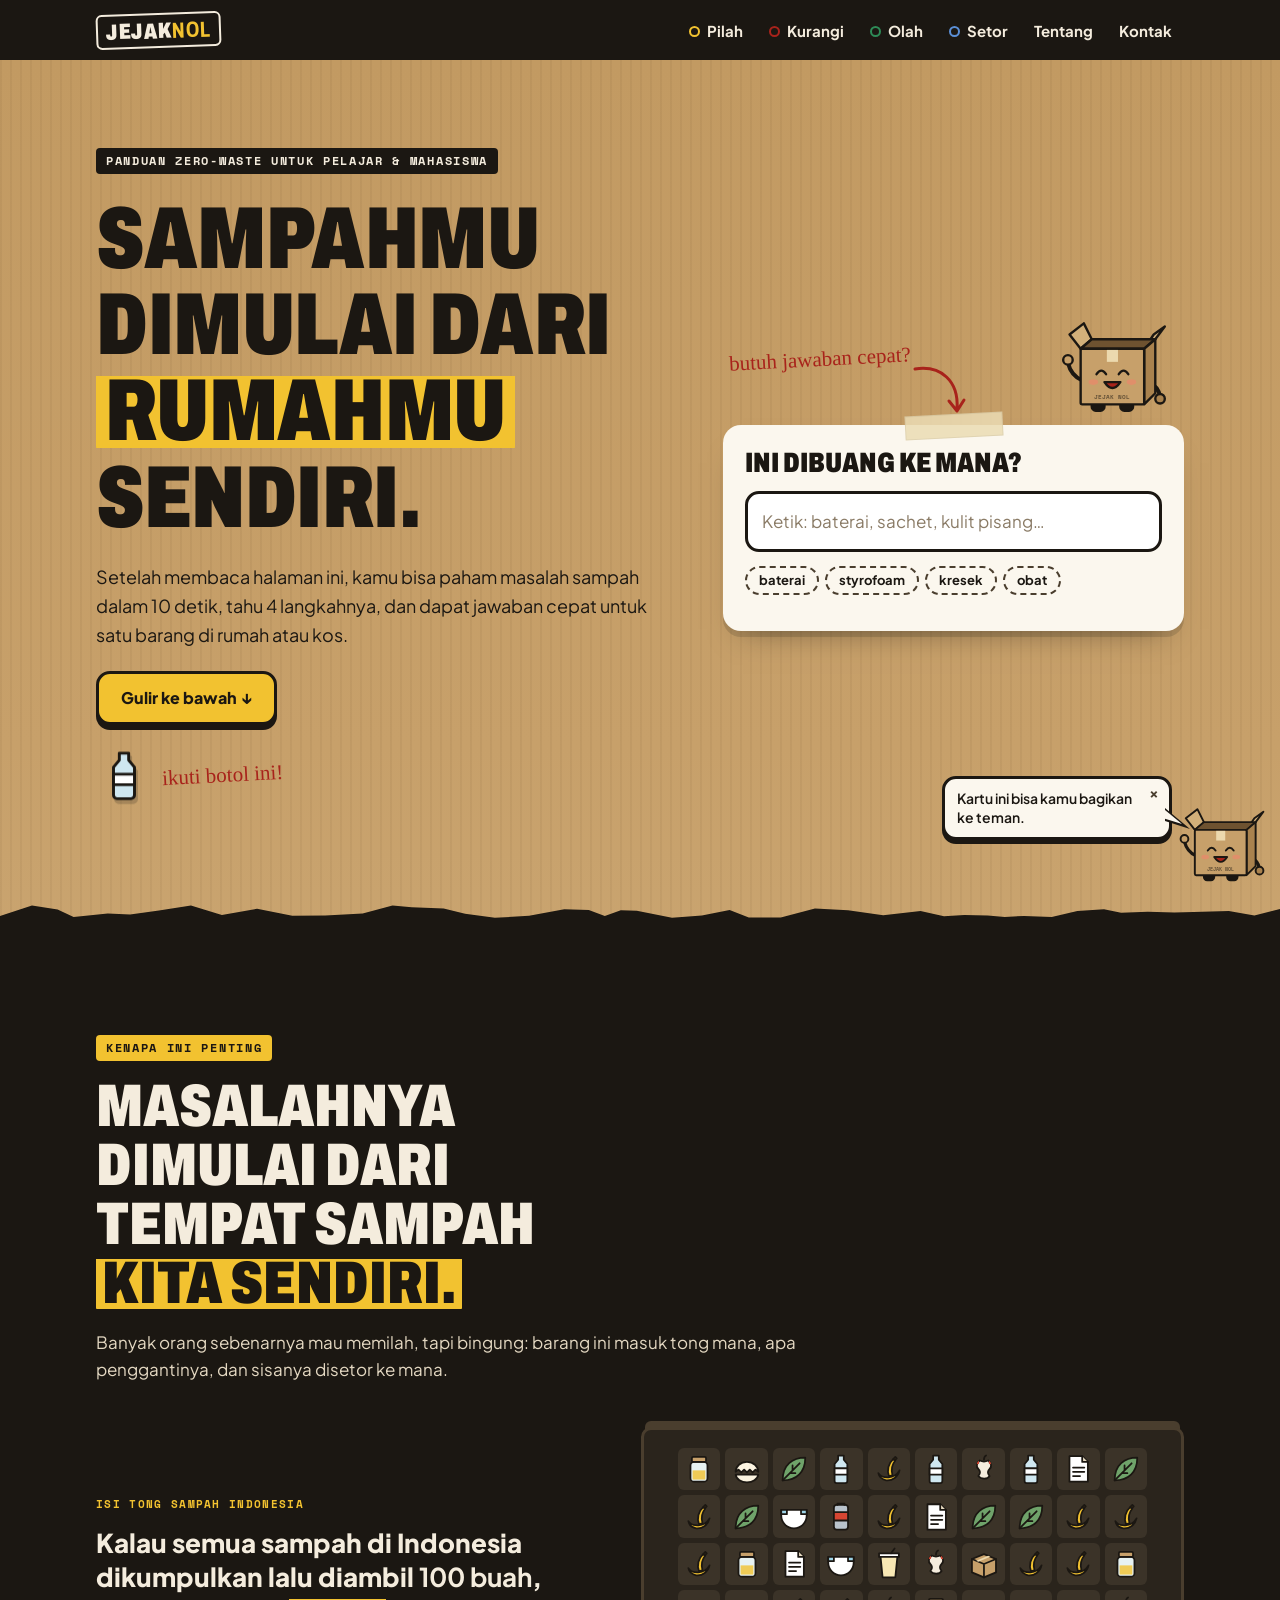
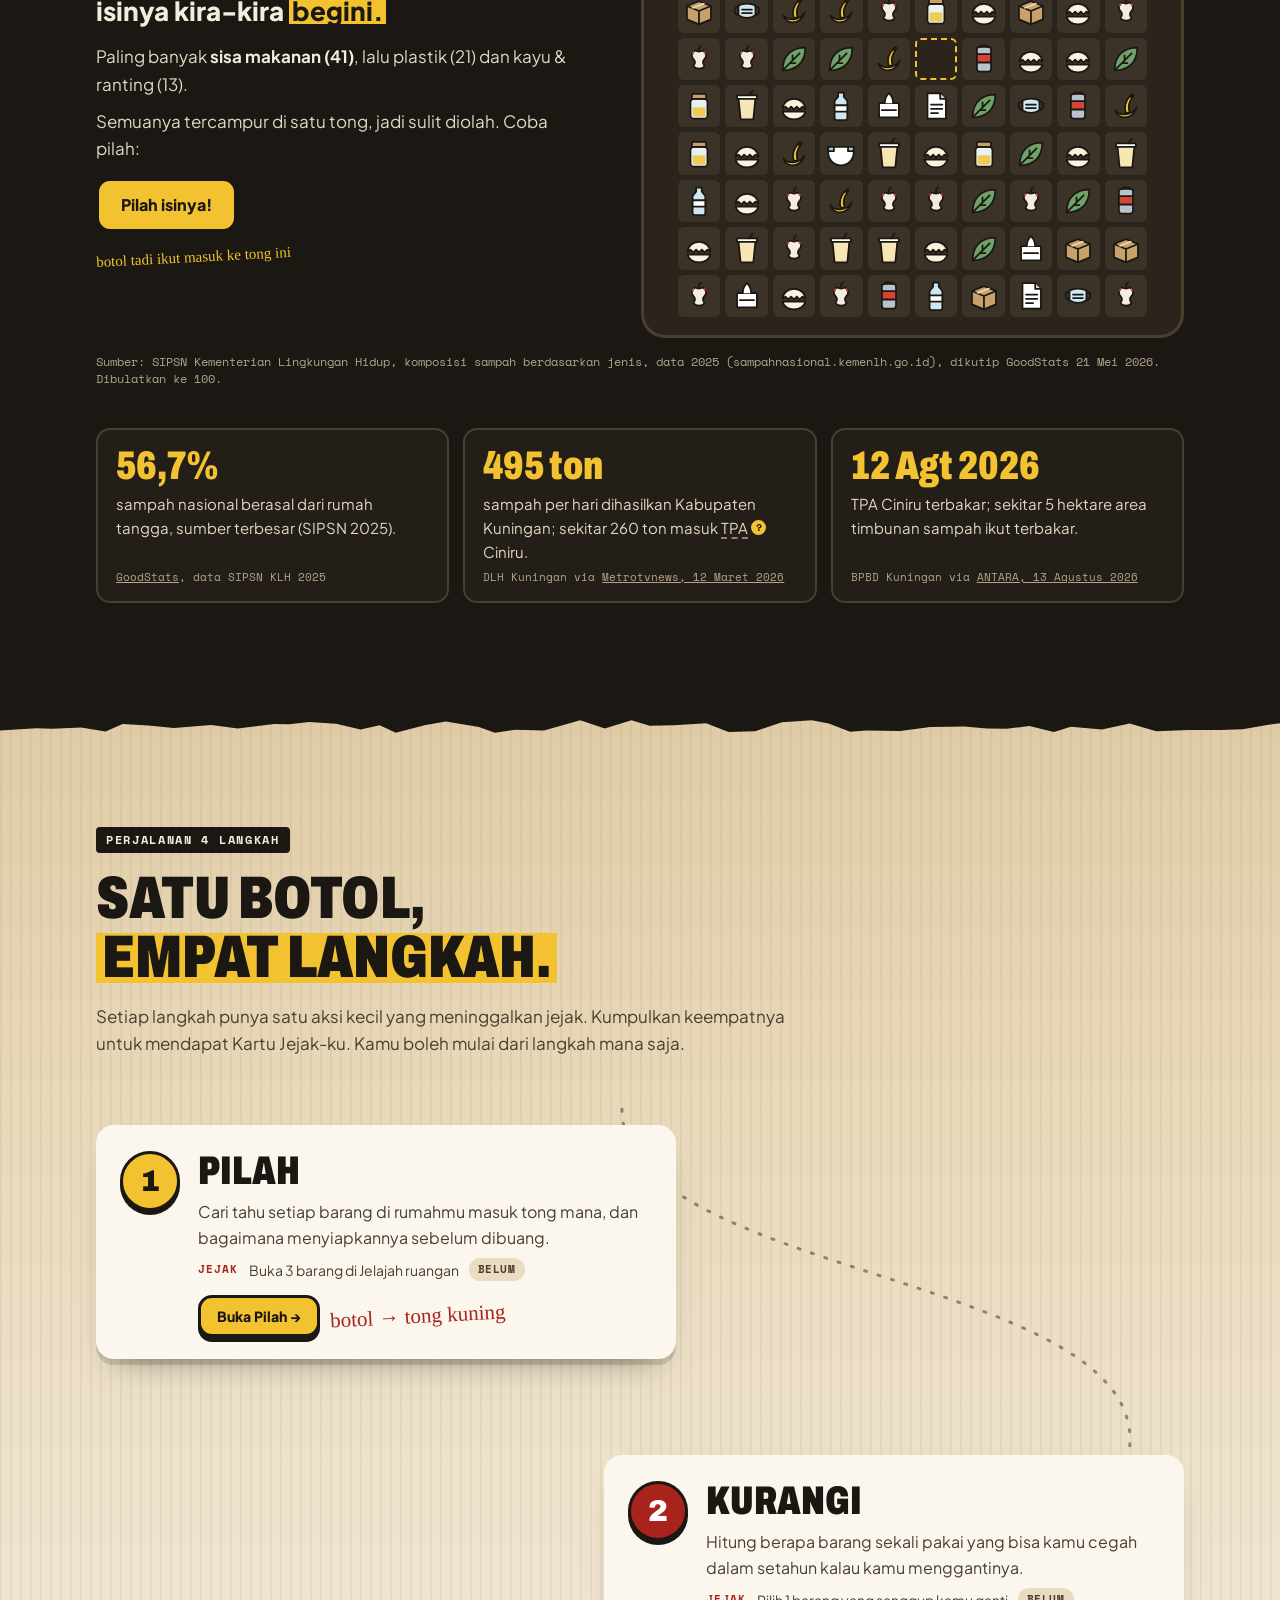
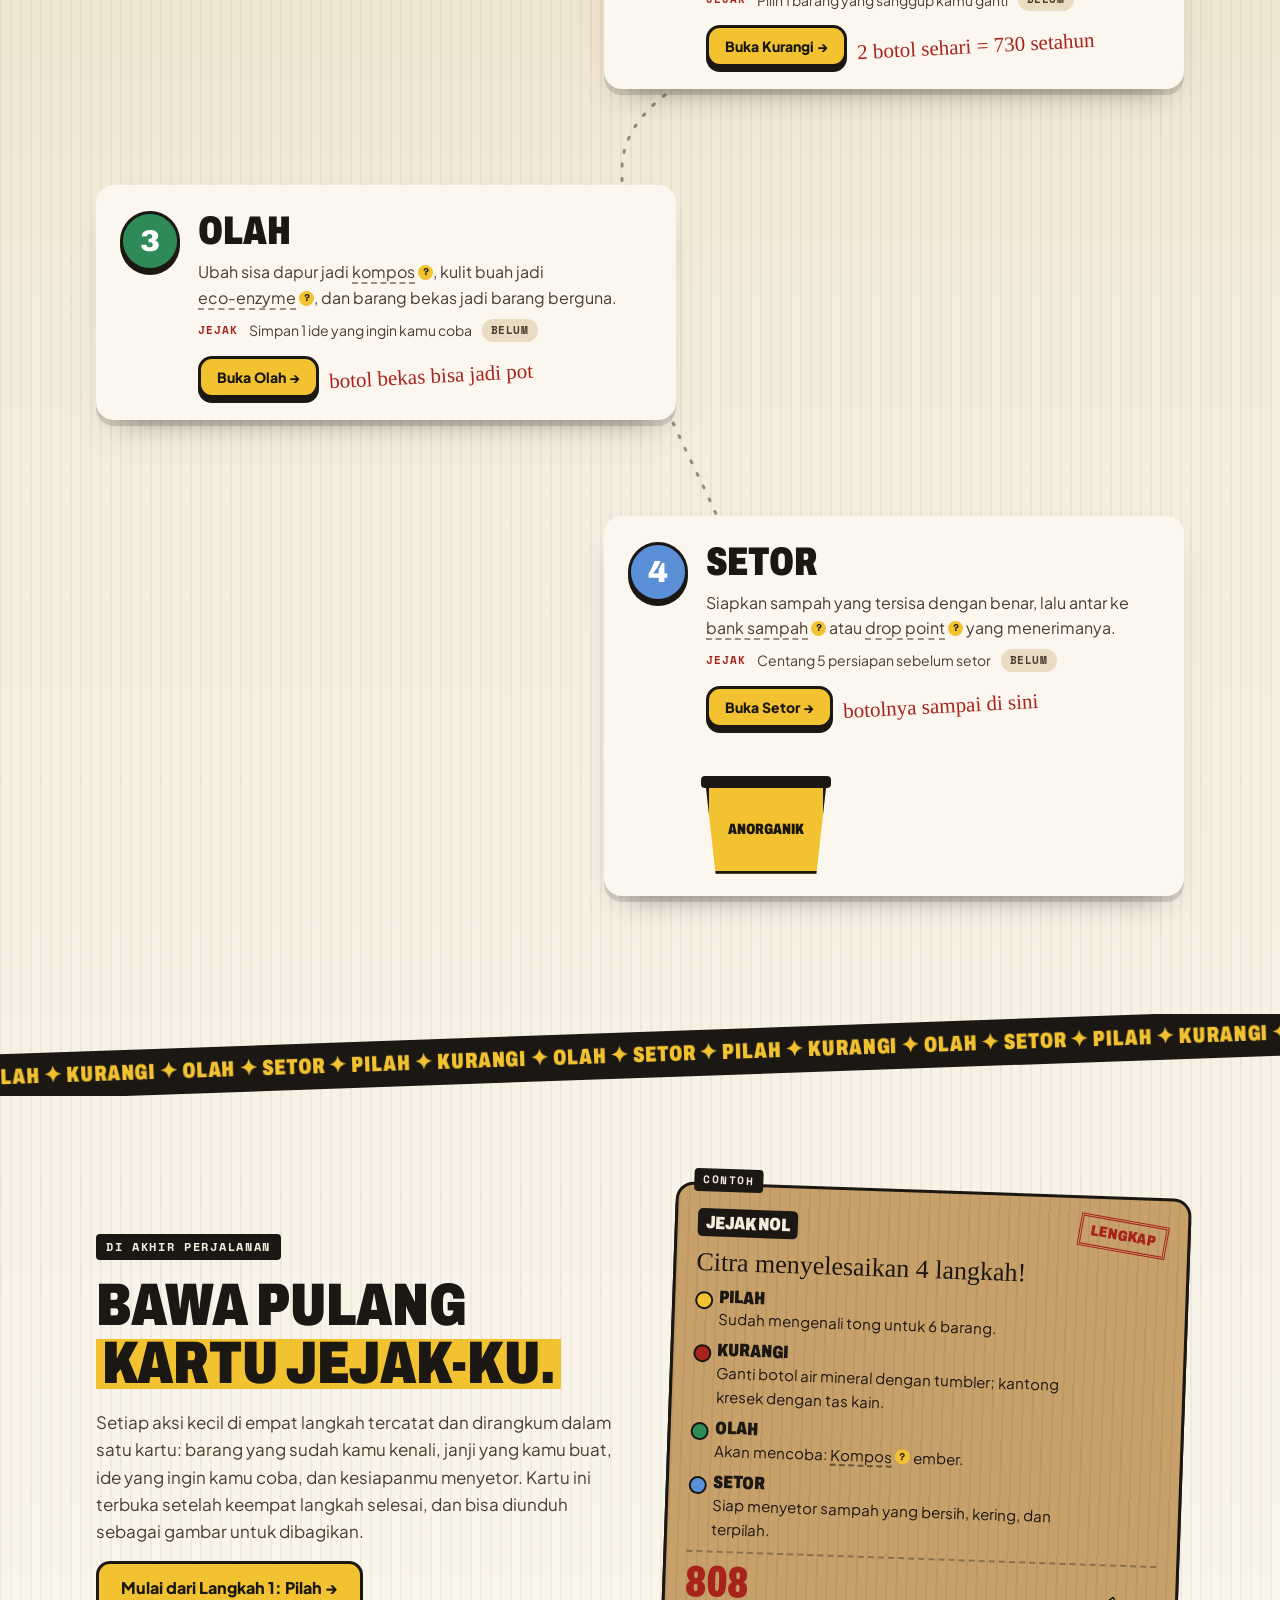
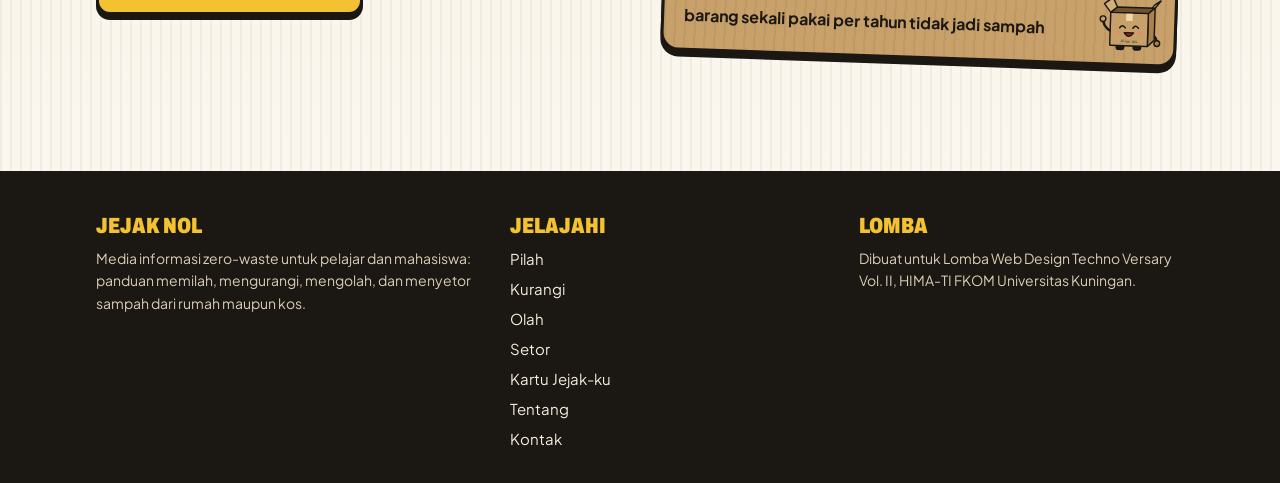
==== commit 98d76217: "feat: implement zero-waste web design with interactive features and styles" ====
--- a/index.html
+++ b/index.html
@@ -6,7 +6,7 @@
   <meta name="viewport" content="width=device-width, initial-scale=1, viewport-fit=cover">
   <title>Jejak Nol · Panduan zero-waste dari rumah</title>
   <meta name="description"
-    content="Jejak Nol membantu kamu dan keluargamu memilah, mengurangi, mengolah, dan menyetor sampah dari rumah sendiri dalam empat langkah.">
+    content="Jejak Nol membantu pelajar dan mahasiswa memilah, mengurangi, mengolah, dan menyetor sampah dari rumah maupun kos dalam empat langkah.">
   <meta name="theme-color" content="#1B1712">
   <link rel="icon" href="assets/favicon.svg" type="image/svg+xml">
   <link rel="preconnect" href="https://fonts.googleapis.com">
@@ -23,7 +23,7 @@
   <a class="lewati" href="#utama">Lewati ke isi</a>
   <header class="atas">
     <div class="isi">
-      <a class="logo" href="index.html" aria-current="page">Jejak<b>Nol</b></a>
+      <a class="logo" href="index.html" aria-label="Jejak Nol, ke Beranda">Jejak<b>Nol</b></a>
       <button class="tombol-menu" id="tombol-menu" aria-expanded="false" aria-controls="menu">Menu</button>
       <nav class="menu" id="menu" aria-label="Menu utama">
         <a class="titik" style="--w:var(--anorganik)" href="pilah.html">Pilah</a>
@@ -43,7 +43,7 @@
     <section class="bagian hero">
       <div class="isi">
         <div class="hero-teks">
-          <span class="cap">Panduan zero-waste untuk kamu &amp; keluargamu</span>
+          <span class="cap">Panduan zero-waste untuk pelajar &amp; mahasiswa</span>
           <h1>Sampahmu dimulai dari <mark class="stabilo">rumahmu</mark> sendiri.</h1>
           <p class="pengantar">Setelah membaca halaman ini, kamu bisa paham masalah sampah dalam 10 detik, tahu 4
             langkahnya, dan dapat jawaban cepat untuk satu barang di rumah atau kos.</p>
@@ -79,12 +79,33 @@
         <div class="kepala-bagian">
           <span class="cap">Kenapa ini penting</span>
           <h2 class="judul-bagian">Masalahnya dimulai dari tempat sampah <mark class="stabilo">kita sendiri.</mark></h2>
-          <span class="singgah-baris"><span class="singgah" data-singgah aria-hidden="true"></span><span
-              class="coret">botol tadi salah satunya</span></span>
           <p class="pengantar">Banyak orang sebenarnya mau memilah, tapi bingung: barang ini masuk tong mana, apa
             penggantinya, dan sisanya disetor ke mana.</p>
         </div>
-        <div class="fakta" id="fakta" style="margin-bottom:0"></div>
+        <!-- Hook: 100 sampah di satu tong. Botol dari hero jatuh ke salah satu kotaknya, lalu ikut dipilah. -->
+        <div class="tong100" id="tong100">
+          <div class="t100-panel">
+            <span class="label" id="t100-tahap">Isi tong sampah Indonesia</span>
+            <p class="t100-soal">Kalau semua sampah di Indonesia dikumpulkan lalu diambil <b>100 buah</b>, isinya kira-kira
+              <mark class="stabilo">begini.</mark></p>
+            <div class="t100-pesan" id="t100-pesan" aria-live="polite"></div>
+            <button class="btn" id="t100-pilah" type="button">Pilah isinya!</button>
+            <span class="coret t100-coret">botol tadi ikut masuk ke tong ini</span>
+          </div>
+          <div class="t100-tong">
+            <div class="t100-grid" id="t100-grid" role="img" aria-label="100 sampah tercampur di dalam satu tong"></div>
+            <div class="t100-kelompok" id="t100-kelompok" hidden></div>
+          </div>
+        </div>
+        <p class="t100-sumber" id="t100-sumber"></p>
+        <div class="fakta-lokal" aria-label="Fakta sampah terbaru">
+          <div><strong>56,7%</strong><span>sampah nasional berasal dari rumah tangga, sumber terbesar (SIPSN 2025).</span>
+            <small><a href="https://goodstats.id/article/persentase-sumber-sampah-indonesia-2025-rumah-tangga-dominasi-timbulan-nasional-GR9A5" target="_blank" rel="noopener">GoodStats</a>, data SIPSN KLH 2025</small></div>
+          <div><strong>495 ton</strong><span>sampah per hari dihasilkan Kabupaten Kuningan; sekitar 260 ton masuk TPA Ciniru.</span>
+            <small>DLH Kuningan via <a href="https://www.metrotvnews.com/read/bVDCPjAP-dlh-kuningan-siapkan-tpst-pengganti-tpa-ciniru" target="_blank" rel="noopener">Metrotvnews, 12 Maret 2026</a></small></div>
+          <div><strong>12 Agt 2026</strong><span>TPA Ciniru terbakar; sekitar 5 hektare area timbunan sampah ikut terbakar.</span>
+            <small>BPBD Kuningan via <a href="https://www.antaranews.com/berita/5693389/bpbd-kuningan-200-personel-masih-tangani-kebakaran-tpsa-ciniru" target="_blank" rel="noopener">ANTARA, 13 Agustus 2026</a></small></div>
+        </div>
       </div>
     </section>
 
@@ -193,8 +214,8 @@
     <div class="isi">
       <section>
         <h2>Jejak Nol</h2>
-        <p>Media informasi zero-waste untuk kamu dan keluargamu: panduan memilah, menghitung, mengolah, dan menyetor
-          sampah dari rumah sendiri.</p>
+        <p>Media informasi zero-waste untuk pelajar dan mahasiswa: panduan memilah, mengurangi, mengolah, dan menyetor
+          sampah dari rumah maupun kos.</p>
       </section>
       <section>
         <h2>Jelajahi</h2>
--- a/assets/css/gaya.css
+++ b/assets/css/gaya.css
@@ -60,6 +60,28 @@
     padding:8px max(16px,env(safe-area-inset-right,0px)) 16px max(16px,env(safe-area-inset-left,0px))}
   nav.menu:not(.buka){display:none}
   nav.menu a{padding:14px 10px;font-size:16px}
+}
+.ikon-rumah{width:18px;height:18px;flex:none;fill:none;stroke:currentColor;stroke-width:2.4;stroke-linecap:round;stroke-linejoin:round}
+
+/* posisi halaman: Beranda › Langkah n dari 4 */
+.remah{display:flex;flex-wrap:wrap;align-items:center;gap:8px}
+.remah a{display:inline-flex;align-items:center;gap:6px;font:700 13px/1 var(--f-teks);text-decoration:none;padding:6px 11px 6px 9px;border-radius:999px;border:2px solid var(--tinta);background:var(--kertas-2)}
+.remah a:hover{background:var(--anorganik)}
+.remah .ikon-rumah{width:16px;height:16px}
+.remah-sep{font:700 18px/1 var(--f-mono);color:var(--tinta-2)}
+
+/* bar navigasi bawah di HP: Beranda + empat langkah, selalu terjangkau jempol */
+.bar-bawah{display:none}
+@media (max-width:900px){
+  body{--bar:calc(64px + env(safe-area-inset-bottom,0px));padding-bottom:var(--bar)}
+  .bar-bawah{display:grid;grid-template-columns:repeat(5,minmax(0,1fr));position:fixed;left:0;right:0;bottom:0;z-index:25;
+    background:var(--tinta);border-top:3px solid var(--anorganik);padding:0 env(safe-area-inset-right,0px) env(safe-area-inset-bottom,0px) env(safe-area-inset-left,0px);view-transition-name:bar-bawah}
+  .bar-bawah a{display:flex;flex-direction:column;align-items:center;justify-content:center;gap:5px;min-height:64px;color:#CBBDA3;text-decoration:none;font:700 12px/1 var(--f-teks)}
+  .bar-bawah a[aria-current="page"]{color:var(--kertas);background:rgba(244,236,221,.12);box-shadow:inset 0 3px 0 var(--anorganik)}
+  .bar-bawah .ikon-rumah{width:22px;height:22px}
+  .bar-bawah .titik-bar{width:16px;height:16px;border-radius:50%;border:2.5px solid var(--w);box-sizing:border-box;margin:3px}
+  .bar-bawah a.jejak .titik-bar{background:var(--w)}
+  .teman{bottom:calc(var(--bar) + 10px)}
 }
 
 /* ---------- komponen bersama ---------- */
@@ -224,13 +246,39 @@
 .anotasi svg{width:58px;height:54px;margin-top:16px;overflow:visible}
 .panah{fill:none;stroke:var(--stempel);stroke-width:3;stroke-linecap:round;stroke-linejoin:round;stroke-dasharray:1;stroke-dashoffset:1;animation:gambarGaris 1s .7s ease-out forwards}
 .kardi-hero{position:absolute;right:16px;top:-108px;width:108px;z-index:2}
-.fakta{display:grid;grid-template-columns:repeat(3,minmax(0,1fr));gap:16px;margin-bottom:clamp(40px,6vw,64px)}
-@media (max-width:860px){.fakta{grid-template-columns:1fr}}
-.isi-data{border:2px dashed #8D7C62;border-radius:16px;padding:18px;display:flex;flex-direction:column;gap:8px;min-width:0}
-.isi-data .label{font:700 11px/1 var(--f-mono);letter-spacing:.12em;text-transform:uppercase;color:var(--anorganik)}
-.isi-data strong{font:900 30px/1 var(--f-judul);font-stretch:74%;color:#B3A388}
-.isi-data p{font-size:15px}
-.isi-data small{font:400 12px/1.4 var(--f-mono);color:#B3A388}
+/* hook Beranda: 100 sampah di tong (tebak → jawaban → pilah) */
+.tong100{display:grid;grid-template-columns:minmax(0,1fr) minmax(0,1.1fr);gap:clamp(24px,4vw,52px);align-items:center;margin-top:clamp(28px,4vw,44px)}
+@media (max-width:860px){.tong100{grid-template-columns:1fr}}
+.t100-panel{display:flex;flex-direction:column;align-items:flex-start;gap:16px}
+.t100-panel .label{font:700 11px/1 var(--f-mono);letter-spacing:.12em;text-transform:uppercase;color:var(--anorganik)}
+.t100-soal{font:800 clamp(20px,2.4vw,26px)/1.3 var(--f-teks);max-width:30ch}
+.t100-soal mark{color:var(--tinta)}
+.t100-pesan{display:flex;flex-direction:column;gap:10px;font-size:17px;max-width:44ch;color:#E3D7C1}
+.t100-pesan:empty{display:none}
+.t100-pesan strong{color:var(--kertas)}
+.t100-pesan a{color:var(--anorganik);font-weight:800}
+.t100-tong{background:#2A241C;border:3px solid #4A3E2E;border-radius:10px 10px 24px 24px;padding:clamp(10px,2vw,18px);box-shadow:0 -10px 0 -4px #4A3E2E}
+.t100-grid{display:grid;grid-template-columns:repeat(10,minmax(0,1fr));gap:clamp(3px,.6vw,5px)}
+.t100-sel{aspect-ratio:1;border-radius:6px;background:#3B3328;display:grid;place-items:center;opacity:0;transform:scale(.4) translateY(-30%);
+  transition:opacity .35s calc(var(--i) * 12ms),transform .45s calc(var(--i) * 12ms) cubic-bezier(.3,1.5,.5,1),background-color .45s}
+.t100-sel svg{width:80%;height:80%}
+.isi .t100-sel{opacity:1;transform:none}
+.terpilah .t100-sel{background:var(--w);transition-delay:0s}
+/* kotak kosong tempat botol dari hero mendarat */
+.t100-botol{opacity:1;transform:none;background:transparent;outline:2px dashed var(--anorganik);outline-offset:-2px}
+.terpilah .t100-botol{outline:0}
+.t100-coret{font-size:15px}
+.t100-kelompok{display:grid;grid-template-columns:repeat(3,minmax(0,1fr));gap:10px;margin-top:14px}
+@media (max-width:520px){.t100-kelompok{grid-template-columns:1fr}}
+.t100-k{display:flex;flex-direction:column;gap:4px;padding:12px 14px;border-radius:12px;background:var(--kertas-2);color:var(--tinta);text-decoration:none;border-top:7px solid var(--w);
+  animation:muncul .5s .5s both}
+.t100-k:hover{transform:translateY(-2px)}
+.t100-k b{font:900 36px/1 var(--f-judul);font-stretch:74%}
+.t100-k span{font-size:13px;line-height:1.35}
+.t100-ke{font-weight:800;margin-top:auto;padding-top:4px}
+.t100-sumber{margin-top:16px;font:400 12px/1.4 var(--f-mono);color:#B3A388}
+.t100-sumber .belum{color:#FF9D8F}
+@keyframes muncul{from{opacity:0;transform:translateY(10px)}}
 
 /* ---------- kartu konten (olah, DIY) ---------- */
 .grid-3{display:grid;grid-template-columns:repeat(3,minmax(0,1fr));gap:20px}
@@ -484,3 +532,31 @@
 .sdg b{font:900 20px/1.1 var(--f-judul);font-stretch:74%;text-transform:uppercase;display:block;margin-bottom:4px}
 .sdg p{font-size:14px;color:var(--tinta-2)}
 .sdg-di{display:inline-block;margin-top:8px;font:700 11px/1.3 var(--f-mono);text-transform:uppercase;letter-spacing:.04em;color:var(--organik)}
+
+/* ---------- istilah: kata sulit yang bisa diketuk ---------- */
+.istilah{background:none;border:0;padding:0;margin:0;font:inherit;color:inherit;cursor:help;
+  text-decoration:underline dashed 2px;text-decoration-color:color-mix(in srgb,currentColor 55%,transparent);text-underline-offset:4px}
+.istilah::after{content:"?";display:inline-grid;place-items:center;width:15px;height:15px;margin-left:3px;border-radius:50%;
+  background:var(--anorganik);color:var(--tinta);font:700 10px/1 var(--f-mono);vertical-align:3px;text-decoration:none}
+.istilah:hover,.istilah[aria-expanded="true"]{text-decoration-style:solid;text-decoration-color:var(--anorganik)}
+.istilah-kotak{position:absolute;z-index:40;width:max-content;max-width:min(320px,calc(100vw - 16px));background:var(--kertas-2);color:var(--tinta);
+  border:3px solid var(--tinta);border-radius:14px;padding:12px 14px;box-shadow:0 5px 0 var(--tinta);font:500 14px/1.45 var(--f-teks);animation:muncul .2s both}
+.istilah-kotak b{display:block;font:900 19px/1 var(--f-judul);font-stretch:74%;text-transform:uppercase;margin-bottom:5px}
+
+/* ---------- kerangka halaman pilar: intinya + jalan pulang ---------- */
+.intinya{display:flex;gap:12px;align-items:flex-start;max-width:640px;padding:14px 16px;border-radius:14px;background:var(--kertas-2);border:3px solid var(--tinta);
+  box-shadow:0 4px 0 var(--tinta);font:600 17px/1.45 var(--f-teks)}
+.intinya>span:first-child{flex:none;font:700 11px/1 var(--f-mono);letter-spacing:.12em;text-transform:uppercase;background:var(--anorganik);padding:6px 8px;border-radius:4px;margin-top:2px}
+.lanjut-aksi{display:flex;flex-wrap:wrap;align-items:center;gap:12px 18px}
+.lanjut-aksi .pulang{display:inline-flex;align-items:center;gap:6px;font-weight:700;font-size:15px;color:inherit;opacity:.85}
+.lanjut-aksi .pulang:hover{opacity:1}
+.intinya .istilah::after{display:none} /* ringkasan tetap bersih: cukup garis putus-putus */
+
+/* fakta terbaru di bagian Masalah (nasional + Kuningan) */
+.fakta-lokal{display:grid;grid-template-columns:repeat(3,minmax(0,1fr));gap:14px;margin-top:clamp(28px,4vw,40px)}
+@media (max-width:860px){.fakta-lokal{grid-template-columns:1fr}}
+.fakta-lokal>div{display:flex;flex-direction:column;gap:6px;padding:16px 18px;border-radius:14px;border:2px solid #4A3E2E;background:#231E17}
+.fakta-lokal strong{font:900 clamp(30px,3.4vw,40px)/1 var(--f-judul);font-stretch:74%;color:var(--anorganik)}
+.fakta-lokal span{font-size:15px;color:#E3D7C1}
+.fakta-lokal small{font:400 11px/1.4 var(--f-mono);color:#B3A388;margin-top:auto}
+.fakta-lokal a{color:inherit}
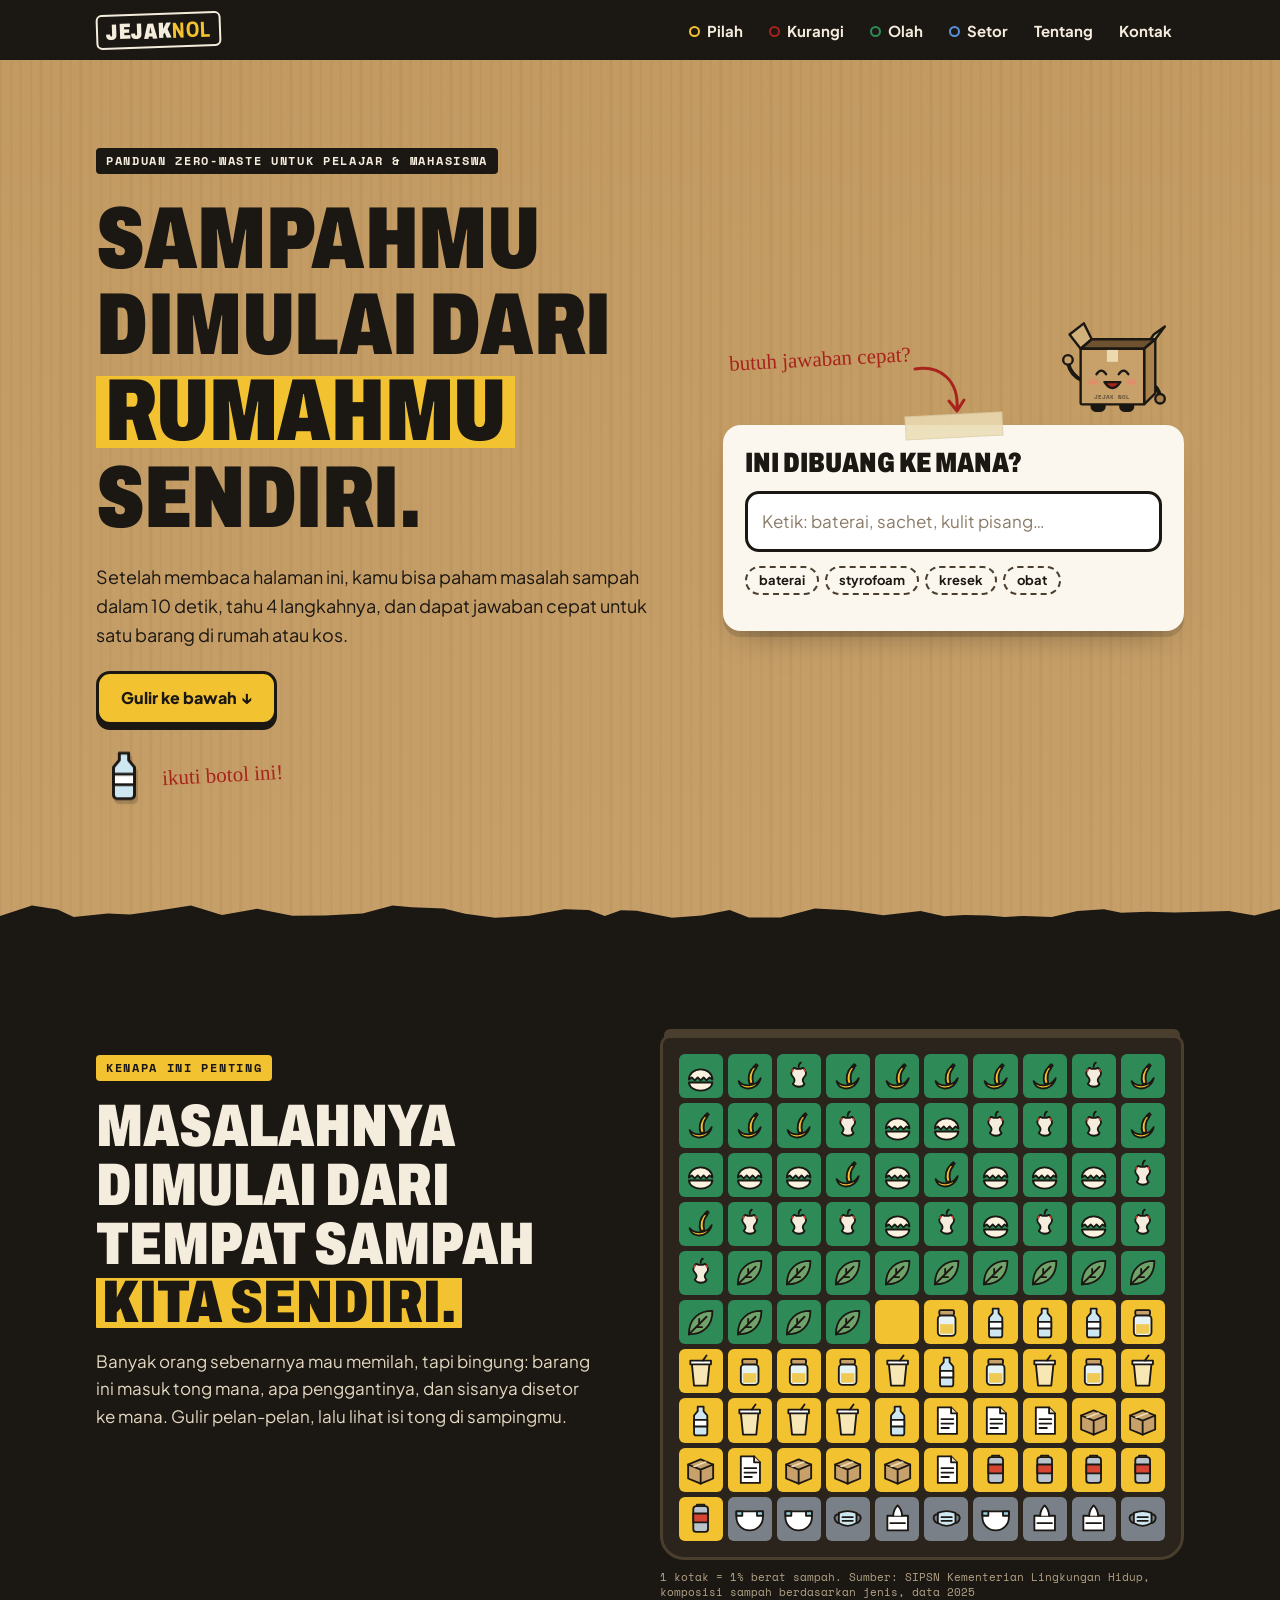
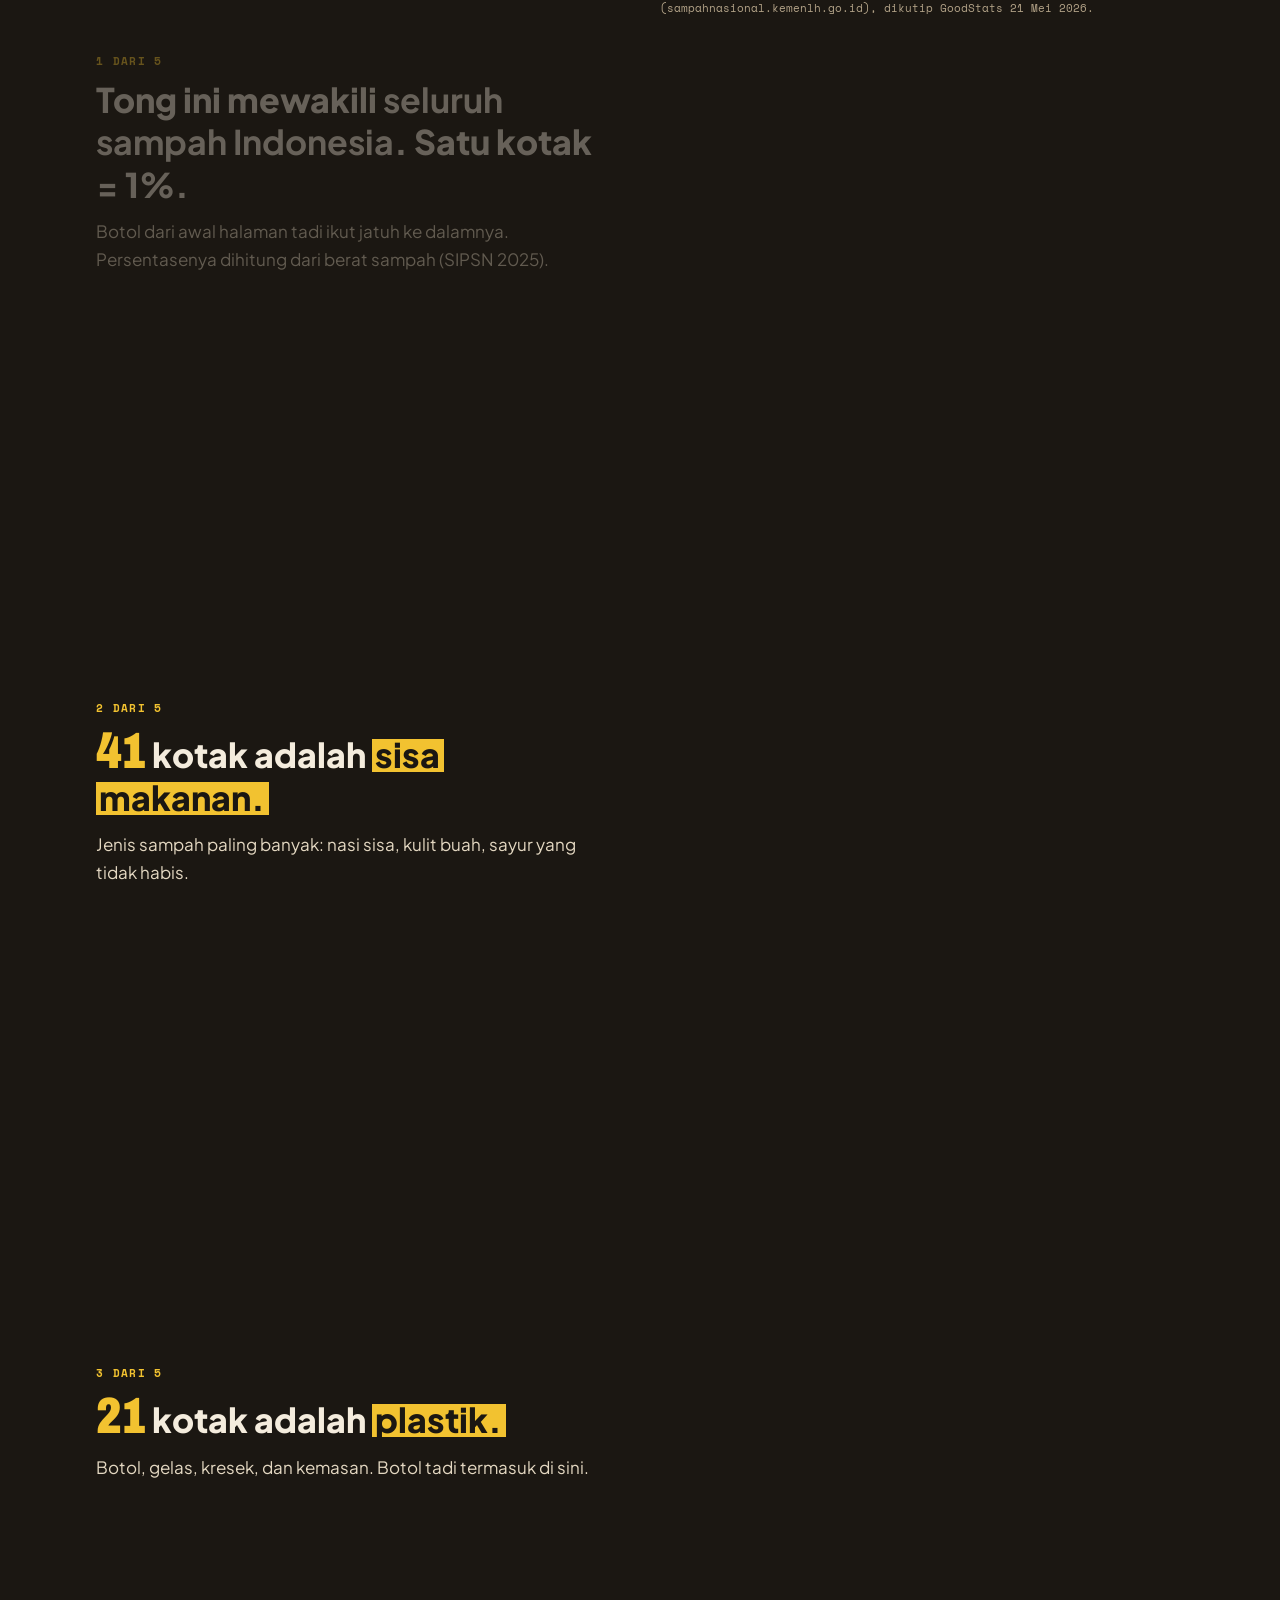
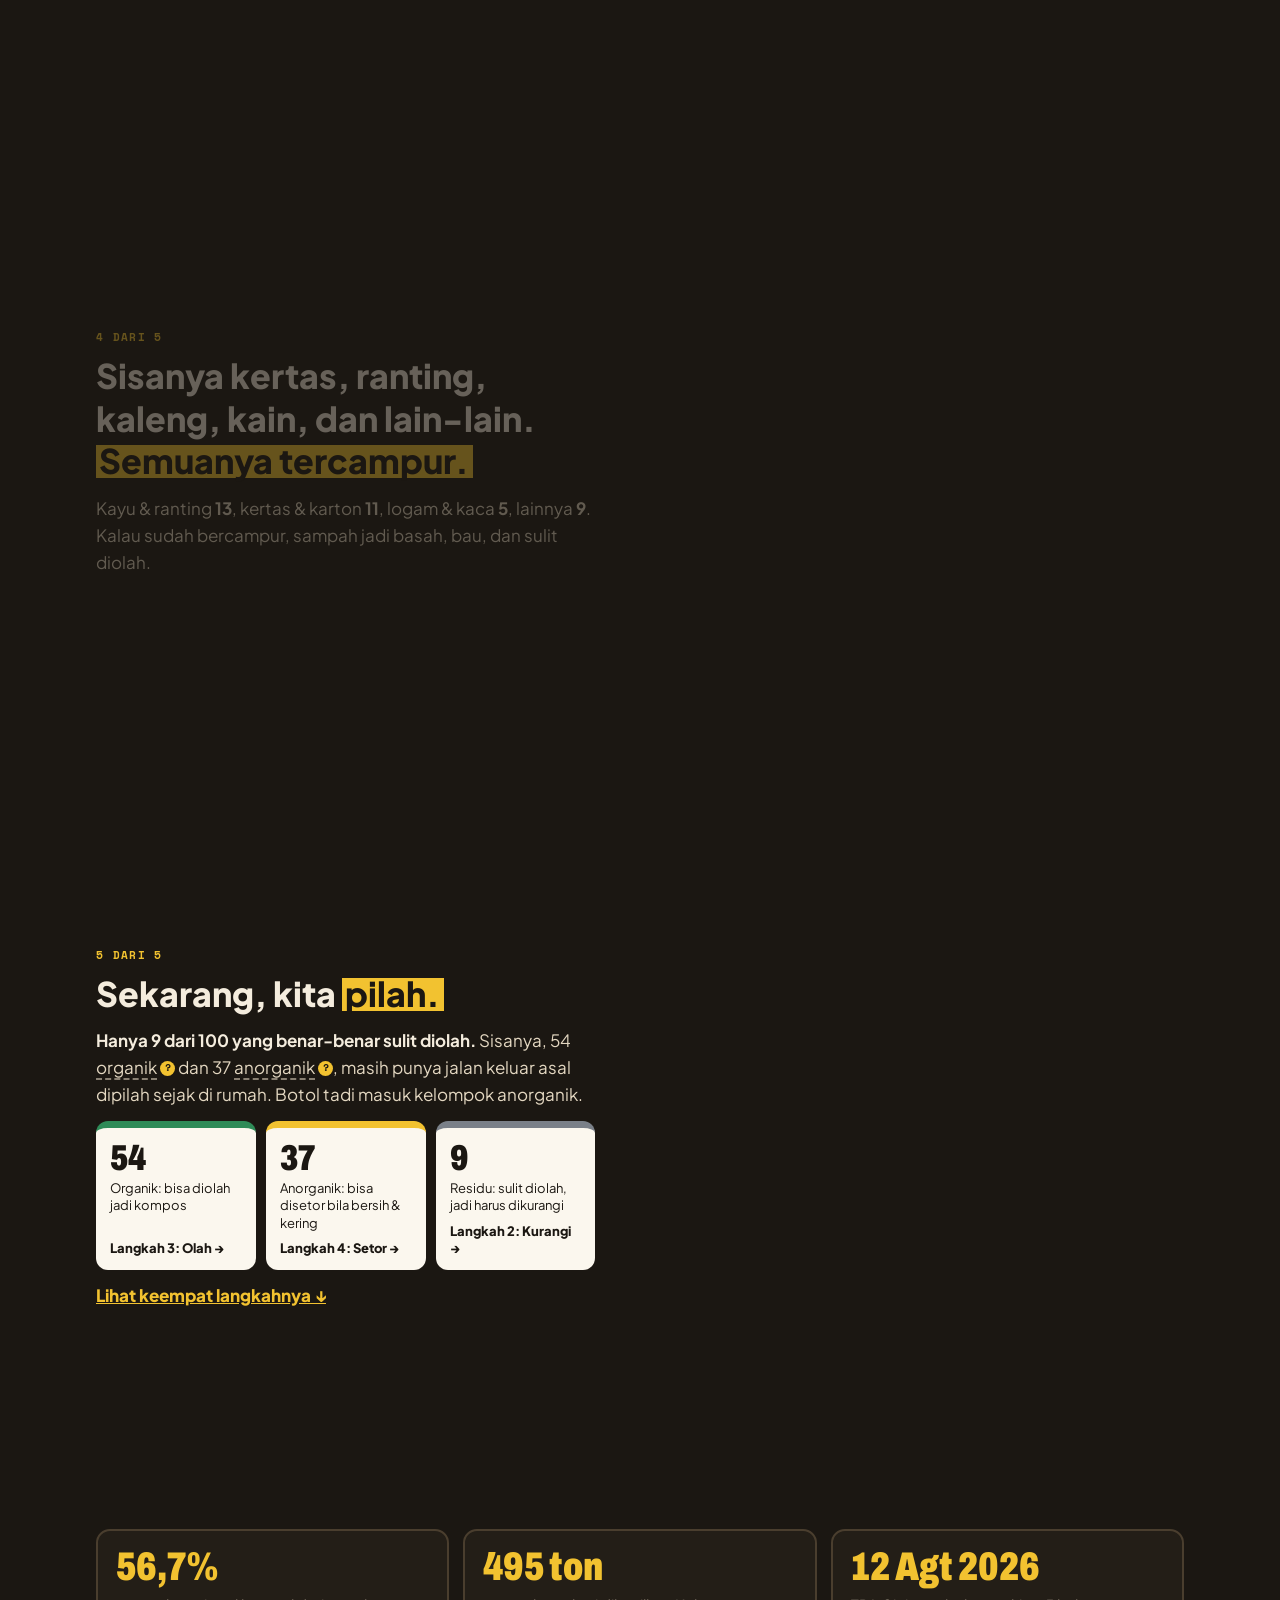
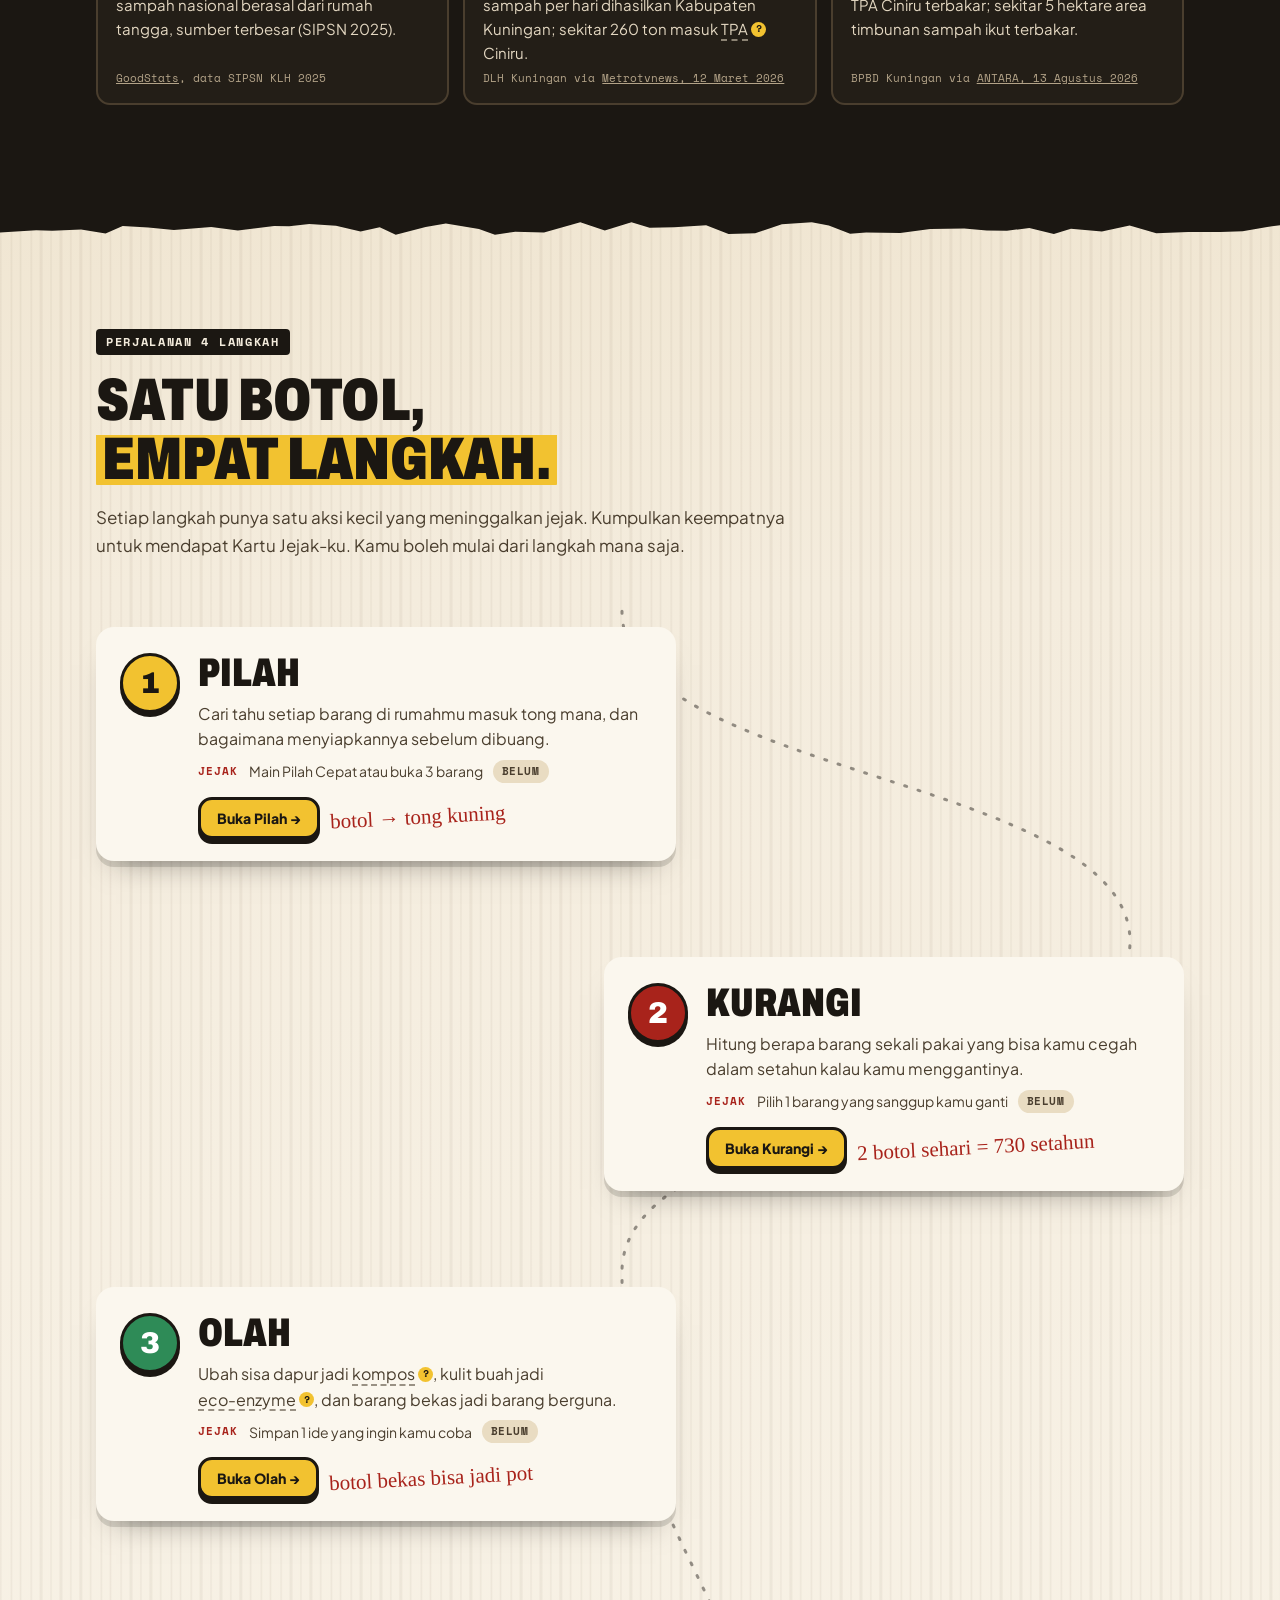
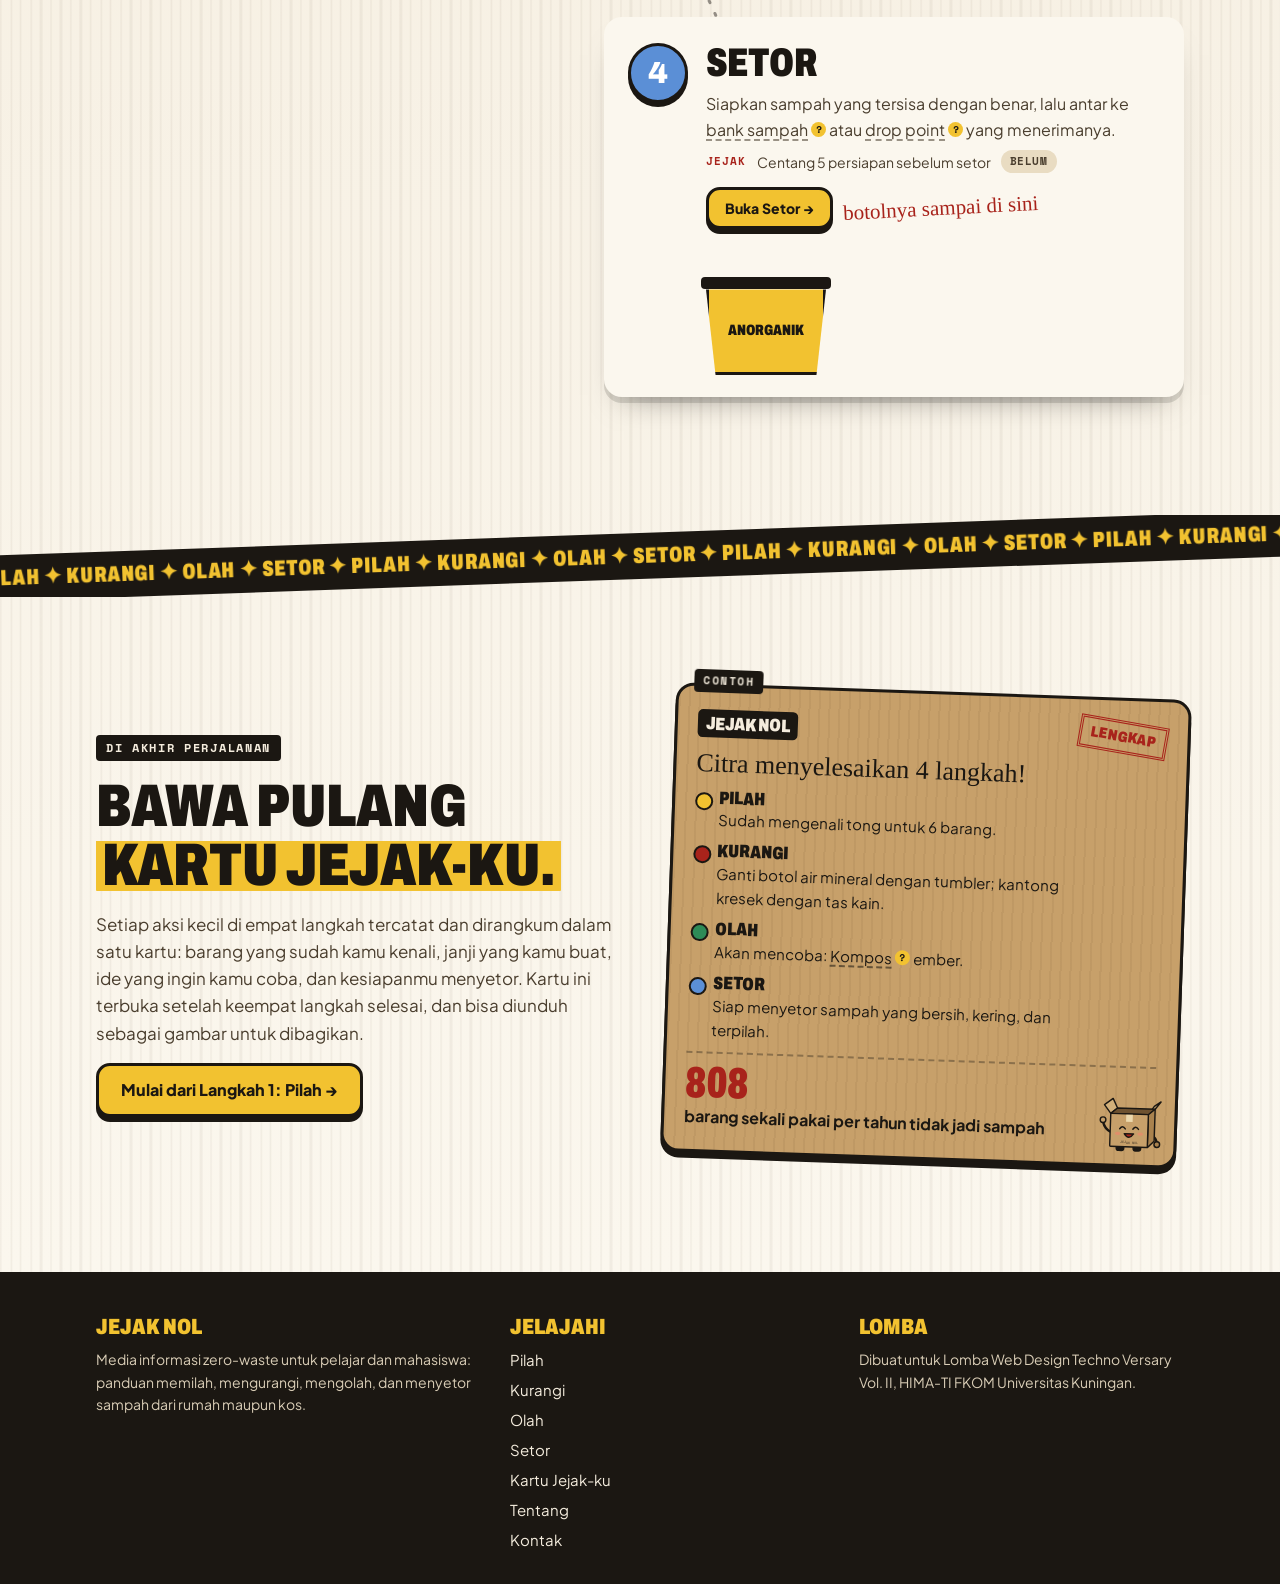
==== commit 1d06de84: "Interaksi di semua halaman, fakta terbaru, dan navigasi untuk orang awam - Beranda: bagian Masalah j" ====
--- a/index.html
+++ b/index.html
@@ -72,32 +72,55 @@
       </div>
     </section>
 
-    <!-- 2. Masalah -->
+    <!-- 2. Masalah: scrollytelling. Tong menempel di samping (di HP: di atas), teks bergulir per tahap,
+         dan setiap tahap mengubah isi tong. Angka diisi dari JN.KOMPOSISI (data-jml). -->
     <section class="bagian gelap" id="masalah" data-sobek
       data-pesan="Botol tadi cuma satu dari banyak. Ikuti terus, ya." data-eks="kaget">
+      <div class="isi cerita">
+        <div class="cerita-panggung" id="panggung" data-tahap="kosong">
+          <div class="t100-tong">
+            <div class="t100-grid" id="t100-grid" role="img" aria-label="Tong sampah kosong"></div>
+          </div>
+          <p class="t100-sumber" id="t100-sumber"></p>
+        </div>
+        <div class="cerita-teks">
+          <div class="kepala-bagian">
+            <span class="cap">Kenapa ini penting</span>
+            <h2 class="judul-bagian">Masalahnya dimulai dari tempat sampah <mark class="stabilo">kita sendiri.</mark></h2>
+            <p class="pengantar">Banyak orang sebenarnya mau memilah, tapi bingung: barang ini masuk tong mana, apa
+              penggantinya, dan sisanya disetor ke mana. Gulir pelan-pelan, lalu lihat isi tong di sampingmu.</p>
+          </div>
+          <div class="tahap" data-tahap="isi">
+            <span class="label">1 dari 5</span>
+            <p class="tahap-besar">Tong ini mewakili <b>seluruh sampah Indonesia</b>. Satu kotak = 1%.</p>
+            <p>Botol dari awal halaman tadi ikut jatuh ke dalamnya. Persentasenya dihitung dari berat sampah (SIPSN 2025).</p>
+          </div>
+          <div class="tahap" data-tahap="makanan">
+            <span class="label">2 dari 5</span>
+            <p class="tahap-besar"><b class="angka" data-jml="makanan">41</b> kotak adalah <mark class="stabilo">sisa makanan.</mark></p>
+            <p>Jenis sampah paling banyak: nasi sisa, kulit buah, sayur yang tidak habis.</p>
+          </div>
+          <div class="tahap" data-tahap="plastik">
+            <span class="label">3 dari 5</span>
+            <p class="tahap-besar"><b class="angka" data-jml="plastik">21</b> kotak adalah <mark class="stabilo">plastik.</mark></p>
+            <p>Botol, gelas, kresek, dan kemasan. Botol tadi termasuk di sini.</p>
+          </div>
+          <div class="tahap" data-tahap="lain">
+            <span class="label">4 dari 5</span>
+            <p class="tahap-besar">Sisanya kertas, ranting, kaleng, kain, dan lain-lain. <mark class="stabilo">Semuanya tercampur.</mark></p>
+            <p>Kayu &amp; ranting <b data-jml="daun">13</b>, kertas &amp; karton <b data-jml="kertas">11</b>, logam &amp; kaca
+              <b data-jml="logam">5</b>, lainnya <b data-jml="lainnya">9</b>. Kalau sudah bercampur, sampah jadi basah, bau, dan sulit diolah.</p>
+          </div>
+          <div class="tahap" data-tahap="pilah">
+            <span class="label">5 dari 5</span>
+            <p class="tahap-besar">Sekarang, kita <mark class="stabilo">pilah.</mark></p>
+            <p id="t100-pesan"></p>
+            <div class="t100-kelompok" id="t100-kelompok"></div>
+            <p><a class="tautan-tahap" href="#jalan">Lihat keempat langkahnya ↓</a></p>
+          </div>
+        </div>
+      </div>
       <div class="isi">
-        <div class="kepala-bagian">
-          <span class="cap">Kenapa ini penting</span>
-          <h2 class="judul-bagian">Masalahnya dimulai dari tempat sampah <mark class="stabilo">kita sendiri.</mark></h2>
-          <p class="pengantar">Banyak orang sebenarnya mau memilah, tapi bingung: barang ini masuk tong mana, apa
-            penggantinya, dan sisanya disetor ke mana.</p>
-        </div>
-        <!-- Hook: 100 sampah di satu tong. Botol dari hero jatuh ke salah satu kotaknya, lalu ikut dipilah. -->
-        <div class="tong100" id="tong100">
-          <div class="t100-panel">
-            <span class="label" id="t100-tahap">Isi tong sampah Indonesia</span>
-            <p class="t100-soal">Kalau semua sampah di Indonesia dikumpulkan lalu diambil <b>100 buah</b>, isinya kira-kira
-              <mark class="stabilo">begini.</mark></p>
-            <div class="t100-pesan" id="t100-pesan" aria-live="polite"></div>
-            <button class="btn" id="t100-pilah" type="button">Pilah isinya!</button>
-            <span class="coret t100-coret">botol tadi ikut masuk ke tong ini</span>
-          </div>
-          <div class="t100-tong">
-            <div class="t100-grid" id="t100-grid" role="img" aria-label="100 sampah tercampur di dalam satu tong"></div>
-            <div class="t100-kelompok" id="t100-kelompok" hidden></div>
-          </div>
-        </div>
-        <p class="t100-sumber" id="t100-sumber"></p>
         <div class="fakta-lokal" aria-label="Fakta sampah terbaru">
           <div><strong>56,7%</strong><span>sampah nasional berasal dari rumah tangga, sumber terbesar (SIPSN 2025).</span>
             <small><a href="https://goodstats.id/article/persentase-sumber-sampah-indonesia-2025-rumah-tangga-dominasi-timbulan-nasional-GR9A5" target="_blank" rel="noopener">GoodStats</a>, data SIPSN KLH 2025</small></div>
@@ -128,7 +151,7 @@
             <span class="bulat" aria-hidden="true">1</span>
             <h3>Pilah</h3>
             <p>Cari tahu setiap barang di rumahmu masuk tong mana, dan bagaimana menyiapkannya sebelum dibuang.</p>
-            <p class="tugas-mini"><b>Jejak</b> Buka 3 barang di Jelajah ruangan <span class="status-jejak"
+            <p class="tugas-mini"><b>Jejak</b> Main Pilah Cepat atau buka 3 barang <span class="status-jejak"
                 data-status-jejak="pilah">Belum</span></p>
             <div class="aksi"><a class="btn kecil" href="pilah.html">Buka Pilah →</a><span class="coret">botol → tong
                 kuning</span></div>
--- a/assets/css/gaya.css
+++ b/assets/css/gaya.css
@@ -246,37 +246,60 @@
 .anotasi svg{width:58px;height:54px;margin-top:16px;overflow:visible}
 .panah{fill:none;stroke:var(--stempel);stroke-width:3;stroke-linecap:round;stroke-linejoin:round;stroke-dasharray:1;stroke-dashoffset:1;animation:gambarGaris 1s .7s ease-out forwards}
 .kardi-hero{position:absolute;right:16px;top:-108px;width:108px;z-index:2}
-/* hook Beranda: 100 sampah di tong (tebak → jawaban → pilah) */
-.tong100{display:grid;grid-template-columns:minmax(0,1fr) minmax(0,1.1fr);gap:clamp(24px,4vw,52px);align-items:center;margin-top:clamp(28px,4vw,44px)}
-@media (max-width:860px){.tong100{grid-template-columns:1fr}}
-.t100-panel{display:flex;flex-direction:column;align-items:flex-start;gap:16px}
-.t100-panel .label{font:700 11px/1 var(--f-mono);letter-spacing:.12em;text-transform:uppercase;color:var(--anorganik)}
-.t100-soal{font:800 clamp(20px,2.4vw,26px)/1.3 var(--f-teks);max-width:30ch}
-.t100-soal mark{color:var(--tinta)}
-.t100-pesan{display:flex;flex-direction:column;gap:10px;font-size:17px;max-width:44ch;color:#E3D7C1}
-.t100-pesan:empty{display:none}
-.t100-pesan strong{color:var(--kertas)}
-.t100-pesan a{color:var(--anorganik);font-weight:800}
-.t100-tong{background:#2A241C;border:3px solid #4A3E2E;border-radius:10px 10px 24px 24px;padding:clamp(10px,2vw,18px);box-shadow:0 -10px 0 -4px #4A3E2E}
-.t100-grid{display:grid;grid-template-columns:repeat(10,minmax(0,1fr));gap:clamp(3px,.6vw,5px)}
+/* cerita Beranda (scrollytelling): tong menempel, teks bergulir per tahap */
+.cerita{display:grid;grid-template-columns:minmax(0,1fr) minmax(0,1.05fr);column-gap:clamp(28px,5vw,64px);align-items:start}
+.cerita-teks{grid-column:1;grid-row:1}
+.cerita-panggung{grid-column:2;grid-row:1;position:sticky;top:max(84px,calc(50vh - 250px));z-index:3}
+.cerita-teks .kepala-bagian{min-height:46vh;justify-content:center;margin-bottom:0}
+.tahap{min-height:70vh;display:flex;flex-direction:column;justify-content:center;gap:12px;opacity:.35;transition:opacity .4s}
+.tahap.aktif{opacity:1}
+.tahap:last-child{min-height:80vh}
+.tahap .label{font:700 11px/1 var(--f-mono);letter-spacing:.12em;text-transform:uppercase;color:var(--anorganik)}
+.tahap p{font-size:17px;max-width:44ch;color:#E3D7C1}
+.tahap .tahap-besar{font:800 clamp(24px,2.8vw,34px)/1.25 var(--f-teks);color:var(--kertas);max-width:22ch}
+.tahap-besar mark{color:var(--tinta)}
+.tahap .angka{font:900 1.5em/1 var(--f-judul);font-stretch:74%;color:var(--anorganik)}
+.tahap strong{color:var(--kertas)}
+.tautan-tahap{color:var(--anorganik);font-weight:800}
+@media (max-width:860px){
+  .cerita{grid-template-columns:1fr}
+  .cerita-panggung{grid-column:1;top:calc(60px + env(safe-area-inset-top,0px));padding-block:10px 12px;background:var(--tinta);
+    margin-inline:calc(-1 * max(16px,env(safe-area-inset-left,0px)));padding-inline:max(16px,env(safe-area-inset-left,0px))}
+  .cerita-panggung .t100-tong{max-width:250px;margin-inline:auto}
+  .t100-sumber .sumber-panjang{display:none}
+  .cerita-teks{grid-row:2}
+  .cerita-teks .kepala-bagian{min-height:auto;padding-top:24px}
+  .tahap{min-height:58vh;justify-content:flex-start;padding-top:2vh}
+  .tahap .tahap-besar{font-size:22px}
+  .tahap p{font-size:16px}
+  .t100-sumber{text-align:center}
+}
+
+.t100-tong{background:#2A241C;border:3px solid #4A3E2E;border-radius:10px 10px 24px 24px;padding:clamp(8px,1.6vw,16px);box-shadow:0 -10px 0 -4px #4A3E2E}
+.t100-grid{display:grid;grid-template-columns:repeat(10,minmax(0,1fr));gap:clamp(3px,.5vw,5px)}
 .t100-sel{aspect-ratio:1;border-radius:6px;background:#3B3328;display:grid;place-items:center;opacity:0;transform:scale(.4) translateY(-30%);
-  transition:opacity .35s calc(var(--i) * 12ms),transform .45s calc(var(--i) * 12ms) cubic-bezier(.3,1.5,.5,1),background-color .45s}
+  transition:opacity .35s calc(var(--i) * 10ms),transform .45s calc(var(--i) * 10ms) cubic-bezier(.3,1.5,.5,1),background-color .4s}
 .t100-sel svg{width:80%;height:80%}
-.isi .t100-sel{opacity:1;transform:none}
-.terpilah .t100-sel{background:var(--w);transition-delay:0s}
+/* tahap: isi tong → sorot satu jenis → sisanya → dipilah */
+.cerita-panggung:not([data-tahap="kosong"]) .t100-sel{opacity:1;transform:none}
+[data-tahap="makanan"] .t100-sel:not([data-jenis="makanan"]),
+[data-tahap="plastik"] .t100-sel:not([data-jenis="plastik"]),
+[data-tahap="lain"] .t100-sel:is([data-jenis="makanan"],[data-jenis="plastik"]){opacity:.22;transition-delay:0s}
+[data-tahap="makanan"] .t100-sel[data-jenis="makanan"],
+[data-tahap="plastik"] .t100-sel[data-jenis="plastik"],
+[data-tahap="lain"] .t100-sel:not([data-jenis="makanan"],[data-jenis="plastik"]),
+[data-tahap="pilah"] .t100-sel{background:var(--w);transition-delay:0s}
 /* kotak kosong tempat botol dari hero mendarat */
-.t100-botol{opacity:1;transform:none;background:transparent;outline:2px dashed var(--anorganik);outline-offset:-2px}
-.terpilah .t100-botol{outline:0}
-.t100-coret{font-size:15px}
-.t100-kelompok{display:grid;grid-template-columns:repeat(3,minmax(0,1fr));gap:10px;margin-top:14px}
+.t100-botol{opacity:1!important;transform:none!important;background:transparent;outline:2px dashed var(--anorganik);outline-offset:-2px}
+[data-tahap="plastik"] .t100-botol,[data-tahap="pilah"] .t100-botol{outline:0;background:var(--w)}
+.t100-kelompok{display:grid;grid-template-columns:repeat(3,minmax(0,1fr));gap:10px;max-width:520px}
 @media (max-width:520px){.t100-kelompok{grid-template-columns:1fr}}
-.t100-k{display:flex;flex-direction:column;gap:4px;padding:12px 14px;border-radius:12px;background:var(--kertas-2);color:var(--tinta);text-decoration:none;border-top:7px solid var(--w);
-  animation:muncul .5s .5s both}
+.t100-k{display:flex;flex-direction:column;gap:4px;padding:12px 14px;border-radius:12px;background:var(--kertas-2);color:var(--tinta);text-decoration:none;border-top:7px solid var(--w)}
 .t100-k:hover{transform:translateY(-2px)}
 .t100-k b{font:900 36px/1 var(--f-judul);font-stretch:74%}
 .t100-k span{font-size:13px;line-height:1.35}
 .t100-ke{font-weight:800;margin-top:auto;padding-top:4px}
-.t100-sumber{margin-top:16px;font:400 12px/1.4 var(--f-mono);color:#B3A388}
+.t100-sumber{margin-top:10px;font:400 11px/1.4 var(--f-mono);color:#B3A388}
 .t100-sumber .belum{color:#FF9D8F}
 @keyframes muncul{from{opacity:0;transform:translateY(10px)}}
 
@@ -560,3 +583,182 @@
 .fakta-lokal span{font-size:15px;color:#E3D7C1}
 .fakta-lokal small{font:400 11px/1.4 var(--f-mono);color:#B3A388;margin-top:auto}
 .fakta-lokal a{color:inherit}
+
+/* ---------- Pilah Cepat (mini-game di halaman Pilah) ---------- */
+.game{max-width:760px;margin-inline:auto;padding:clamp(16px,3vw,28px);display:flex;flex-direction:column;gap:18px;outline:none}
+.g-atas{display:flex;align-items:center;justify-content:space-between;gap:12px}
+.g-progres{display:flex;gap:6px}
+.g-progres span{width:14px;height:14px;border-radius:50%;border:2px solid var(--tinta);background:transparent}
+.g-progres span.kini{background:var(--anorganik)}
+.g-progres span.benar{background:var(--organik);border-color:var(--organik)}
+.g-progres span.salah{background:var(--b3);border-color:var(--b3)}
+.g-skor{font:700 13px/1 var(--f-mono);letter-spacing:.08em;text-transform:uppercase}
+.g-panggung{display:grid;place-items:center;min-height:190px}
+.g-barang{display:flex;flex-direction:column;align-items:center;gap:6px;text-align:center;transition:transform .48s cubic-bezier(.5,-.3,.6,1),opacity .48s}
+.g-barang svg{width:clamp(96px,16vw,128px);height:auto;filter:drop-shadow(0 6px 0 rgba(27,23,18,.15))}
+.g-barang b{font:900 clamp(24px,3vw,30px)/1.05 var(--f-judul);font-stretch:74%;text-transform:uppercase}
+.g-barang span{font:400 12px/1 var(--f-mono);color:var(--tinta-2)}
+.g-barang.muncul{animation:jatuhBarang .5s cubic-bezier(.3,1.5,.5,1)}
+.g-barang.terbang{opacity:.2}
+@keyframes jatuhBarang{from{transform:translateY(-40px) rotate(-8deg);opacity:0}}
+.g-tong{display:grid;grid-template-columns:repeat(4,minmax(0,1fr));gap:clamp(8px,2vw,18px);align-items:end}
+.g-t{position:relative;display:flex;flex-direction:column;align-items:stretch;background:none;border:0;padding:0;cursor:pointer;font:inherit;color:var(--tinta);
+  transition:transform .15s}
+.g-t .bibir{display:block;height:10px;background:var(--tinta);border-radius:3px;margin-inline:-4px}
+.g-t .badan{display:grid;place-items:center;min-height:clamp(64px,10vw,86px);padding:6px 4px;background:var(--w);border:3px solid var(--tinta);border-top:0;
+  clip-path:polygon(0 0,100% 0,92% 100%,8% 100%);font:900 clamp(13px,1.8vw,17px)/1 var(--f-judul);font-stretch:72%;text-transform:uppercase}
+.g-t.putih-teks .badan{color:#fff}
+.g-t small{position:absolute;top:16px;left:10px;font:700 10px/1 var(--f-mono);opacity:.6}
+.g-t.putih-teks small{color:#fff}
+.g-t:not(:disabled):hover{transform:translateY(-4px)}
+.g-t:disabled{cursor:default}
+.g-t.benar{animation:tongGoyang .5s}
+.g-t.benar .badan{box-shadow:inset 0 0 0 4px #fff}
+.g-t.salah{animation:geleng .4s}
+.g-t.salah .badan{opacity:.5}
+.g-t.tunjuk{transform:translateY(-8px)}
+.g-t.tunjuk .bibir{background:var(--organik)}
+.g-t.tunjuk .badan{outline:4px dashed var(--organik);outline-offset:4px}
+@keyframes geleng{25%{transform:translateX(-6px)}75%{transform:translateX(6px)}}
+.g-umpan{min-height:76px;display:flex;flex-direction:column;align-items:flex-start;gap:8px;font-size:16px}
+.g-umpan:empty::before{content:"Barang ini masuk tong mana?";font:700 15px/1.4 var(--f-teks);color:var(--tinta-2)}
+.g-hasil{font-weight:800;font-size:17px}
+.g-hasil.benar{color:var(--organik)}
+.g-hasil.salah{color:var(--stempel)}
+.g-akhir{display:flex;flex-direction:column;align-items:flex-start;gap:12px}
+.g-akhir .label{font:700 11px/1 var(--f-mono);letter-spacing:.12em;text-transform:uppercase;color:var(--stempel)}
+.g-skor-besar{font:900 clamp(56px,9vw,88px)/1 var(--f-judul);font-stretch:74%}
+.g-skor-besar b{color:var(--organik)}
+.g-pesan{font-size:18px;font-weight:700}
+.g-salah{list-style:none;margin:0;padding:0;display:flex;flex-direction:column;gap:8px;width:100%}
+.g-salah li{display:flex;align-items:center;gap:12px;padding:8px 12px;border-radius:12px;background:var(--kertas);border-left:6px solid var(--w);font-size:15px}
+.g-salah svg{width:36px;height:36px;flex:none}
+.g-aksi{display:flex;flex-wrap:wrap;gap:12px;margin-top:6px}
+@media (max-width:520px){.g-t small{display:none}.g-panggung{min-height:160px}.g-t .badan{font-size:12px;padding-inline:2px;letter-spacing:-.01em}}
+
+/* ---------- Olah: "Lihat prosesnya" (slider waktu kompos & eco-enzyme) ---------- */
+.proses{margin-top:18px;padding:16px 18px 14px;border-radius:16px;background:var(--kertas);border:2px solid var(--tinta);display:flex;flex-direction:column;gap:10px}
+.proses-atas{display:flex;align-items:center;justify-content:space-between;gap:12px}
+.proses-atas h4{margin:0}
+.proses-putar{background:var(--tinta);color:var(--kertas);border:0;border-radius:999px;padding:8px 14px;font:700 13px/1 var(--f-teks);cursor:pointer}
+.proses-isi{display:grid;grid-template-columns:clamp(130px,22vw,190px) minmax(0,1fr);gap:18px;align-items:center}
+@media (max-width:520px){.proses-isi{grid-template-columns:92px minmax(0,1fr);gap:12px}.proses{padding-inline:14px}}
+.proses-gbr{width:100%;height:auto;overflow:visible}
+.proses-teks{display:flex;flex-direction:column;gap:6px;min-height:118px}
+.proses-kapan{font:700 11px/1 var(--f-mono);letter-spacing:.12em;text-transform:uppercase;color:var(--stempel)}
+.proses-judul{font:900 clamp(22px,2.6vw,28px)/1 var(--f-judul);font-stretch:74%;text-transform:uppercase}
+.proses-ket{font-size:15px}
+.proses-geser{width:100%;height:28px;margin:0;accent-color:var(--organik);cursor:pointer}
+.proses-label{display:grid;grid-template-columns:repeat(4,minmax(0,1fr));gap:4px;margin-top:-4px}
+.proses-label button{background:none;border:0;padding:4px 0;font:700 11px/1.2 var(--f-mono);color:var(--tinta-2);cursor:pointer;text-align:center}
+.proses-label button:first-child{text-align:left}
+.proses-label button:last-child{text-align:right}
+.proses-label button[aria-pressed="true"]{color:var(--tinta);text-decoration:underline 2px var(--anorganik);text-underline-offset:4px}
+.proses-catatan{font:400 11px/1.4 var(--f-mono);color:var(--tinta-2)}
+/* elemen gambar: semua berubah halus antar tahap */
+.proses-gbr *{transition:transform .8s cubic-bezier(.4,1.3,.5,1),opacity .6s,fill .8s,filter .8s}
+.proses-gbr g,.proses-gbr rect,.proses-gbr path{transform-box:fill-box}
+/* kompos */
+.k-matang{transform-origin:50% 100%;transform:scaleY(0)}
+[data-tahap="1"] .k-matang{transform:scaleY(.22)}
+[data-tahap="2"] .k-matang{transform:scaleY(.5)}
+[data-tahap="3"] .k-matang{transform:scaleY(.75)}
+.k-sisa{transform-origin:50% 100%}
+[data-tahap="1"] .k-sisa{transform:scale(.85);filter:saturate(.55)}
+[data-tahap="2"] .k-sisa{transform:scale(.6) translateY(10px);filter:saturate(.2) brightness(.55)}
+[data-tahap="3"] .k-sisa{opacity:0;transform:scale(.3)}
+.k-butir{opacity:0}
+[data-tahap="2"] .k-butir,[data-tahap="3"] .k-butir{opacity:1}
+[data-tahap="2"] .k-daun{opacity:.5;transform:translateY(14px)}
+[data-tahap="3"] .k-daun{opacity:0}
+.k-uap{opacity:0}
+[data-tahap="1"] .k-uap,[data-tahap="2"] .k-uap{opacity:1;animation:uapNaik 1.8s ease-in-out infinite}
+.k-tunas{opacity:0;transform-origin:50% 100%;transform:translateY(30px) scale(.2)}
+[data-tahap="3"] .k-tunas{opacity:1;transform:translateY(0) scale(1)}
+@keyframes uapNaik{50%{transform:translateY(-5px)}}
+/* eco-enzyme */
+.e-cairan{fill:#EBCB8B}
+[data-tahap="1"] .e-cairan{fill:#D9A350}
+[data-tahap="2"] .e-cairan{fill:#A86A2C}
+[data-tahap="3"] .e-cairan{fill:#7B4A1E}
+[data-tahap="1"] .e-kulit{filter:saturate(.7)}
+[data-tahap="2"] .e-kulit{transform:translateY(40px);filter:saturate(.3) brightness(.7)}
+[data-tahap="3"] .e-kulit{transform:translateY(78px);filter:saturate(.1) brightness(.5)}
+.e-gelembung{opacity:0}
+[data-tahap="1"] .e-gelembung{opacity:1;animation:gelembungNaik 1.4s ease-in infinite}
+[data-tahap="2"] .e-gelembung{opacity:.35}
+@keyframes gelembungNaik{from{transform:translateY(14px)}to{transform:translateY(-10px)}}
+[data-tahap="1"] .e-tutup{transform:translate(8px,-12px) rotate(8deg)}
+.e-gas{opacity:0}
+[data-tahap="1"] .e-gas{opacity:1;animation:uapNaik 1.2s ease-in-out infinite}
+.e-teks-siap{opacity:0}
+[data-tahap="3"] .e-teks-siap{opacity:1}
+[data-tahap="3"] .e-teks-awal{opacity:0}
+
+/* ---------- Setor: tumpukan sampah yang berubah per centang ---------- */
+.setor-siap{display:grid;grid-template-columns:minmax(0,1fr) minmax(0,1fr);gap:clamp(18px,3vw,32px);align-items:start}
+.setor-siap .checklist{grid-template-columns:1fr}
+.setor-panggung{margin:0;padding:14px 16px;position:sticky;top:84px;display:flex;flex-direction:column;gap:8px}
+@media (max-width:860px){
+  .setor-siap{grid-template-columns:1fr}
+  .setor-panggung{top:calc(64px + env(safe-area-inset-top,0px));z-index:5;padding:10px 12px}
+  .setor-gbr{max-height:34vh}
+}
+.setor-gbr{width:100%;height:auto;display:block}
+.setor-panggung figcaption{font-size:15px;min-height:2.6em}
+.setor-panggung figcaption b{font-family:var(--f-mono);font-size:13px;letter-spacing:.06em}
+.setor-gbr g{transition:transform .8s cubic-bezier(.4,1.3,.5,1),opacity .5s}
+/* c0 pilah: pisang ke tong kompos, baterai ke tong B3 */
+.c0 .s-pisang{transform:translate(-120px,-18px) scale(.8)}
+.c0 .s-baterai{transform:translate(-142px,-10px)}
+/* c1 bilas: noda dan lalat hilang, muncul kilau */
+.s-lalat{animation:lalat 1.2s ease-in-out infinite alternate}
+.c1 .s-noda,.c1 .s-lalat{opacity:0}
+.s-kilau{opacity:0}
+.c1 .s-kilau{opacity:1;animation:kilau 1.6s ease-in-out infinite}
+.c1.c3 .s-kilau{opacity:0;animation:none}
+/* c2 keringkan: kardus tidak basah lagi */
+.c2 .s-basah{opacity:0}
+/* c3 kelompokkan: karung muncul, barang masuk karung masing-masing, tutup dipisah */
+.s-karung{opacity:0}
+.c3 .s-karung{opacity:1}
+.s-botol,.s-kaleng,.s-kardus{transform-box:fill-box;transform-origin:50% 100%}
+.c3 .s-botol{transform:translate(-5px,2px) scale(.78)}
+.c3 .s-kaleng{transform:translate(12px,-4px) scale(.8)}
+.c3 .s-kardus{transform:translate(35px,-8px) scale(.68)}
+/* c4 jadwal */
+.s-kal-ok{opacity:0}
+.s-kal-tanya,.s-kal-ok{transition:opacity .4s}
+.c4 .s-kal-tanya{opacity:0}
+.c4 .s-kal-ok{opacity:1}
+/* semua siap */
+.s-stempel{opacity:0;transform:rotate(-8deg) scale(1.4);transform-box:fill-box;transform-origin:center}
+.siap .s-stempel{opacity:1;transform:rotate(-8deg) scale(1)}
+.siap{border-color:var(--organik)}
+@keyframes lalat{to{transform:translate(6px,-5px)}}
+@keyframes kilau{50%{opacity:.3}}
+
+/* ---------- Setor: dua jalur sampah ---------- */
+.jalur-pilih{display:inline-flex;gap:6px;padding:6px;border-radius:999px;background:var(--tinta);margin-bottom:16px}
+.jalur-pilih button{border:0;border-radius:999px;padding:11px 18px;font:800 15px/1 var(--f-teks);background:transparent;color:var(--kertas);cursor:pointer}
+.jalur-pilih button[aria-pressed="true"]{background:var(--anorganik);color:var(--tinta)}
+.jalur-sampah{padding:clamp(16px,3vw,28px);display:flex;flex-direction:column;gap:18px}
+.j-angka{display:flex;align-items:baseline;gap:12px;flex-wrap:wrap}
+.j-angka b{font:900 clamp(56px,9vw,92px)/1 var(--f-judul);font-stretch:74%;animation:muncul .5s both}
+[data-mode="campur"] .j-angka b{color:var(--b3)}
+[data-mode="pilah"] .j-angka b{color:var(--organik)}
+.j-angka span{font-weight:700;font-size:17px;max-width:24ch}
+.j-jalur{display:flex;flex-direction:column;gap:12px}
+.j-baris{display:flex;align-items:center;gap:6px;flex-wrap:wrap;animation:muncul .5s calc(var(--i) * 120ms) both}
+.j-node{display:flex;align-items:center;gap:8px;padding:8px 12px;border-radius:12px;background:var(--w);border:2px solid var(--tinta);min-height:48px}
+.j-node svg{width:30px;height:30px;flex:none}
+.j-node b{font:900 17px/1 var(--f-judul);font-stretch:74%;text-transform:uppercase}
+.j-node span{font-size:12px;color:inherit;opacity:.85}
+.j-node:first-child{min-width:150px}
+.j-baris .j-node:first-child[style*="--organik"],.j-baris .j-node:first-child[style*="--b3"],.j-baris .j-node:first-child[style*="--residu"]{color:#fff}
+.j-panah{position:relative;width:40px;height:4px;background:repeating-linear-gradient(90deg,var(--tinta) 0 6px,transparent 6px 10px);flex:none}
+.j-panah i{position:absolute;top:-4px;left:0;width:12px;height:12px;border-radius:50%;background:var(--anorganik);border:2px solid var(--tinta);animation:jalanTitik 1.6s linear infinite}
+.j-panah::after{content:"";position:absolute;right:-2px;top:-5px;border:7px solid transparent;border-left-color:var(--tinta);border-right:0}
+@keyframes jalanTitik{from{left:-4px}to{left:calc(100% - 8px)}}
+.j-catatan{font-size:15px;color:var(--tinta-2);max-width:70ch}
+@media (max-width:640px){.j-panah{width:22px}.j-node:first-child{min-width:0}}
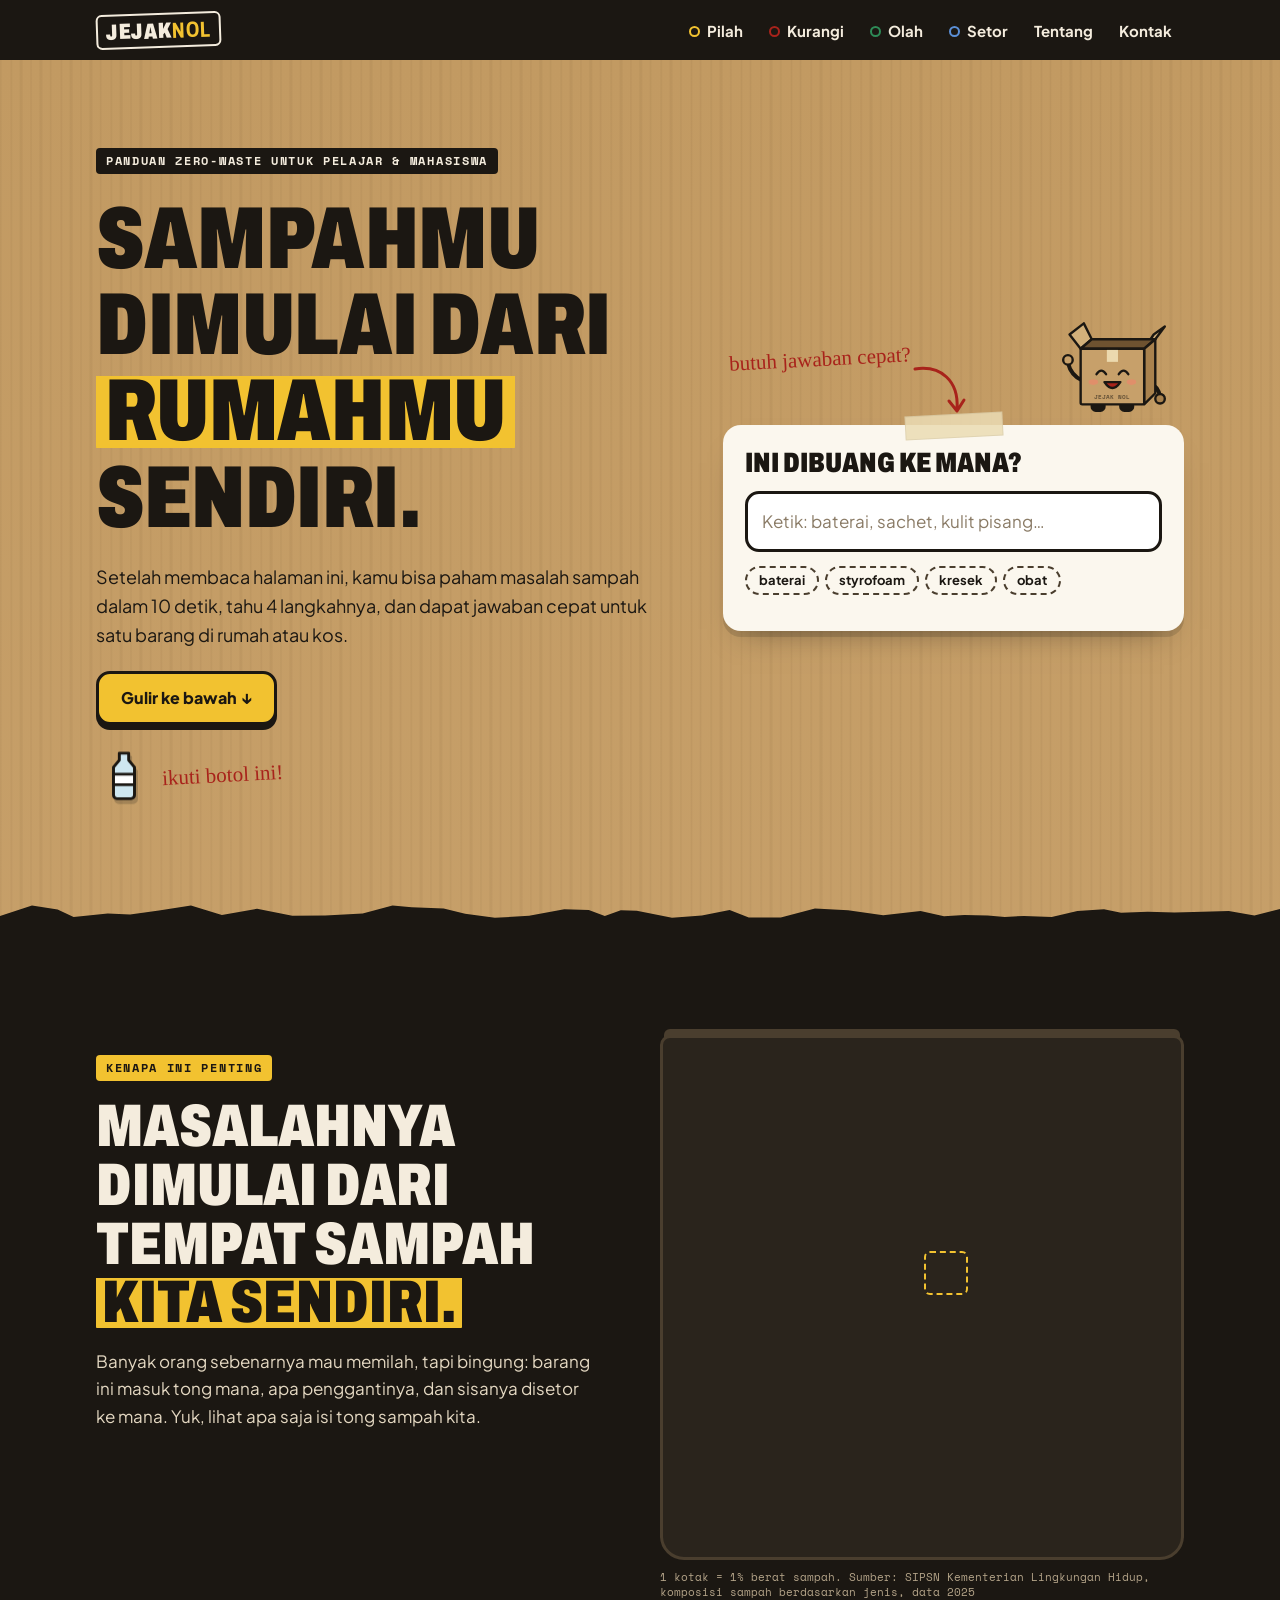
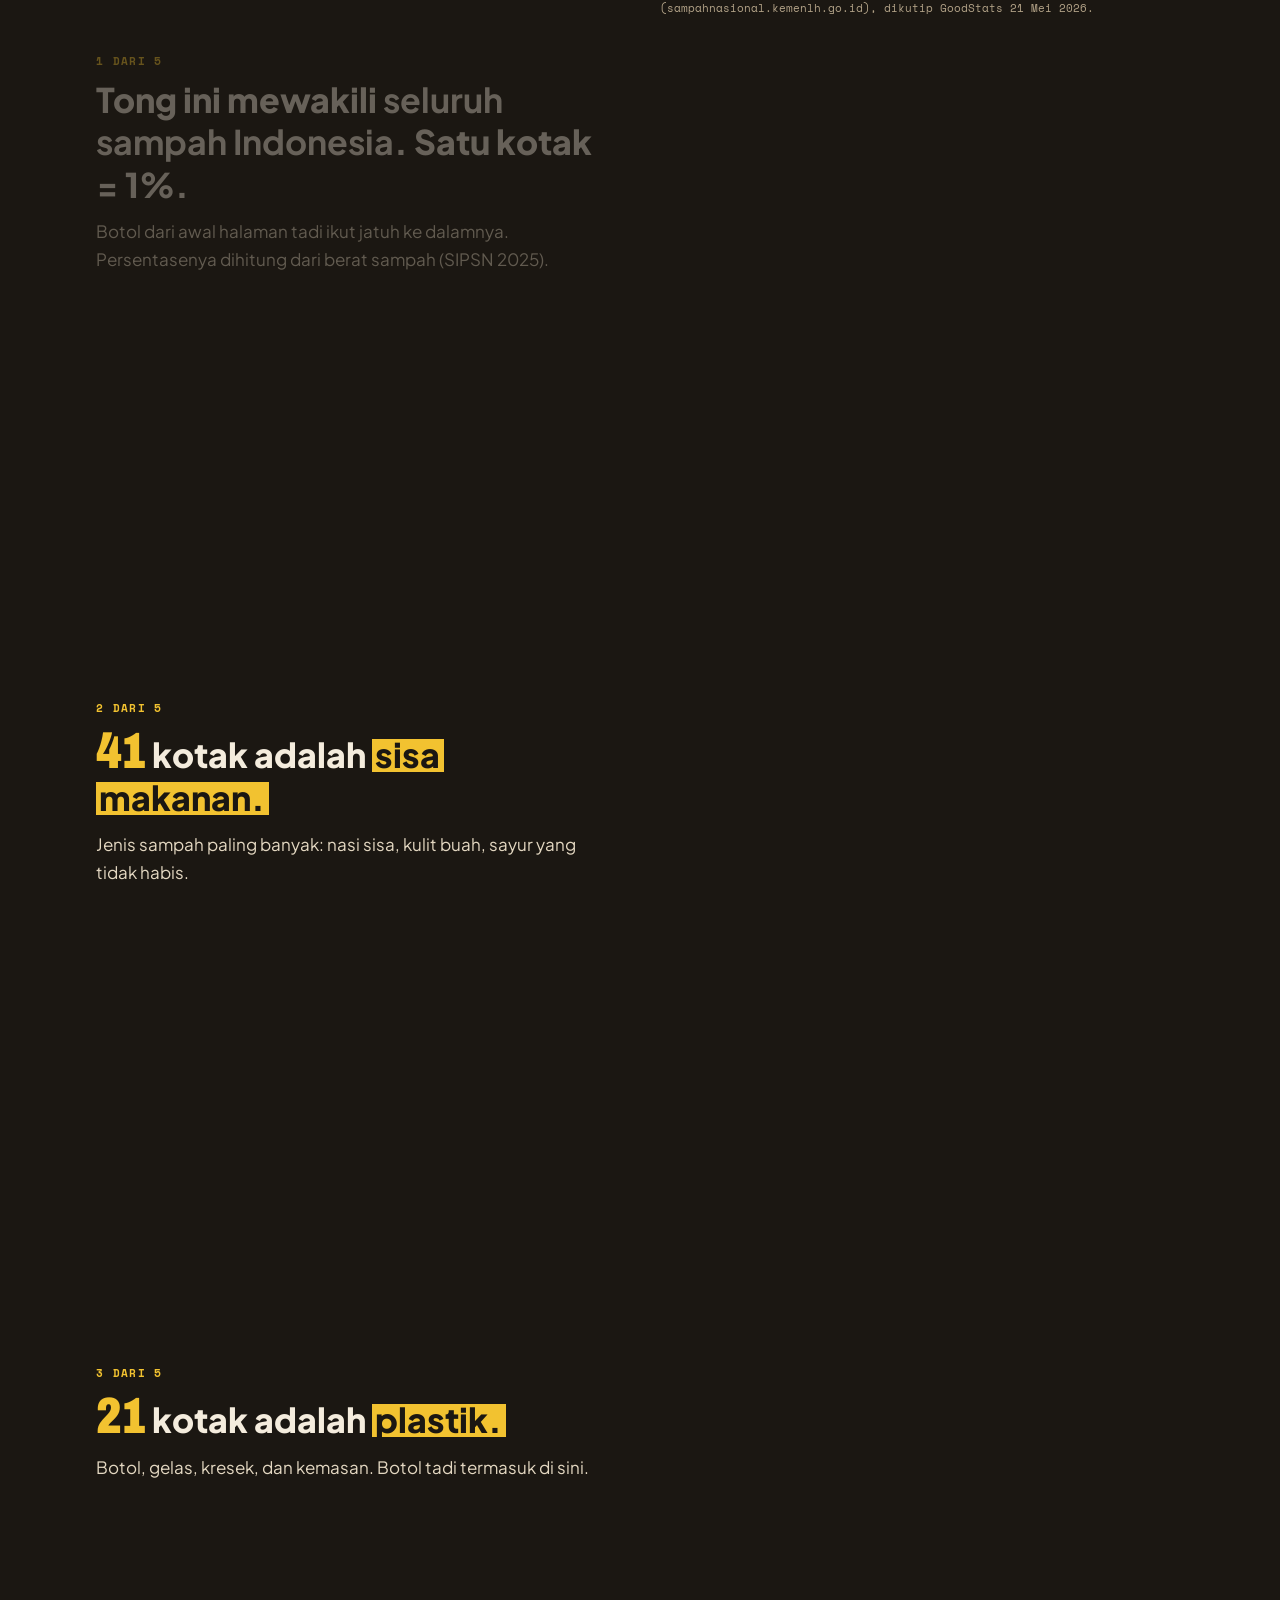
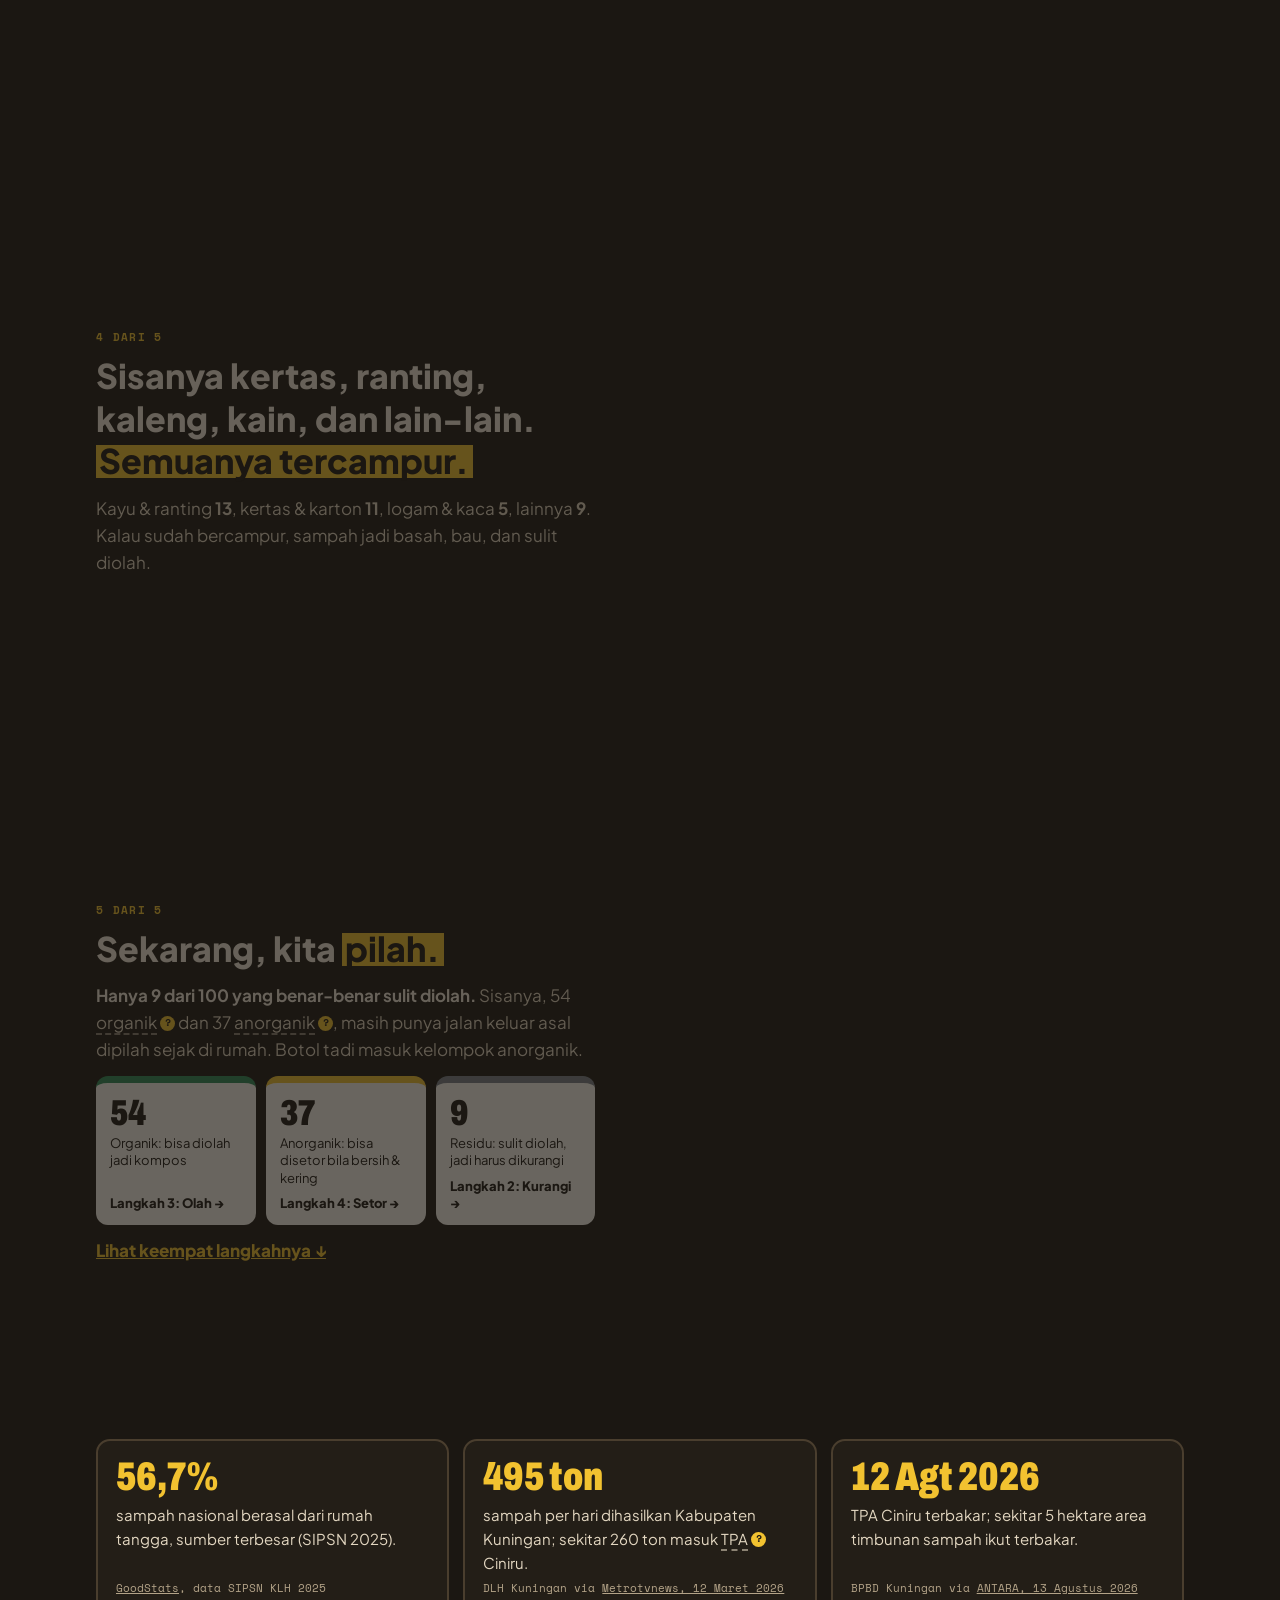
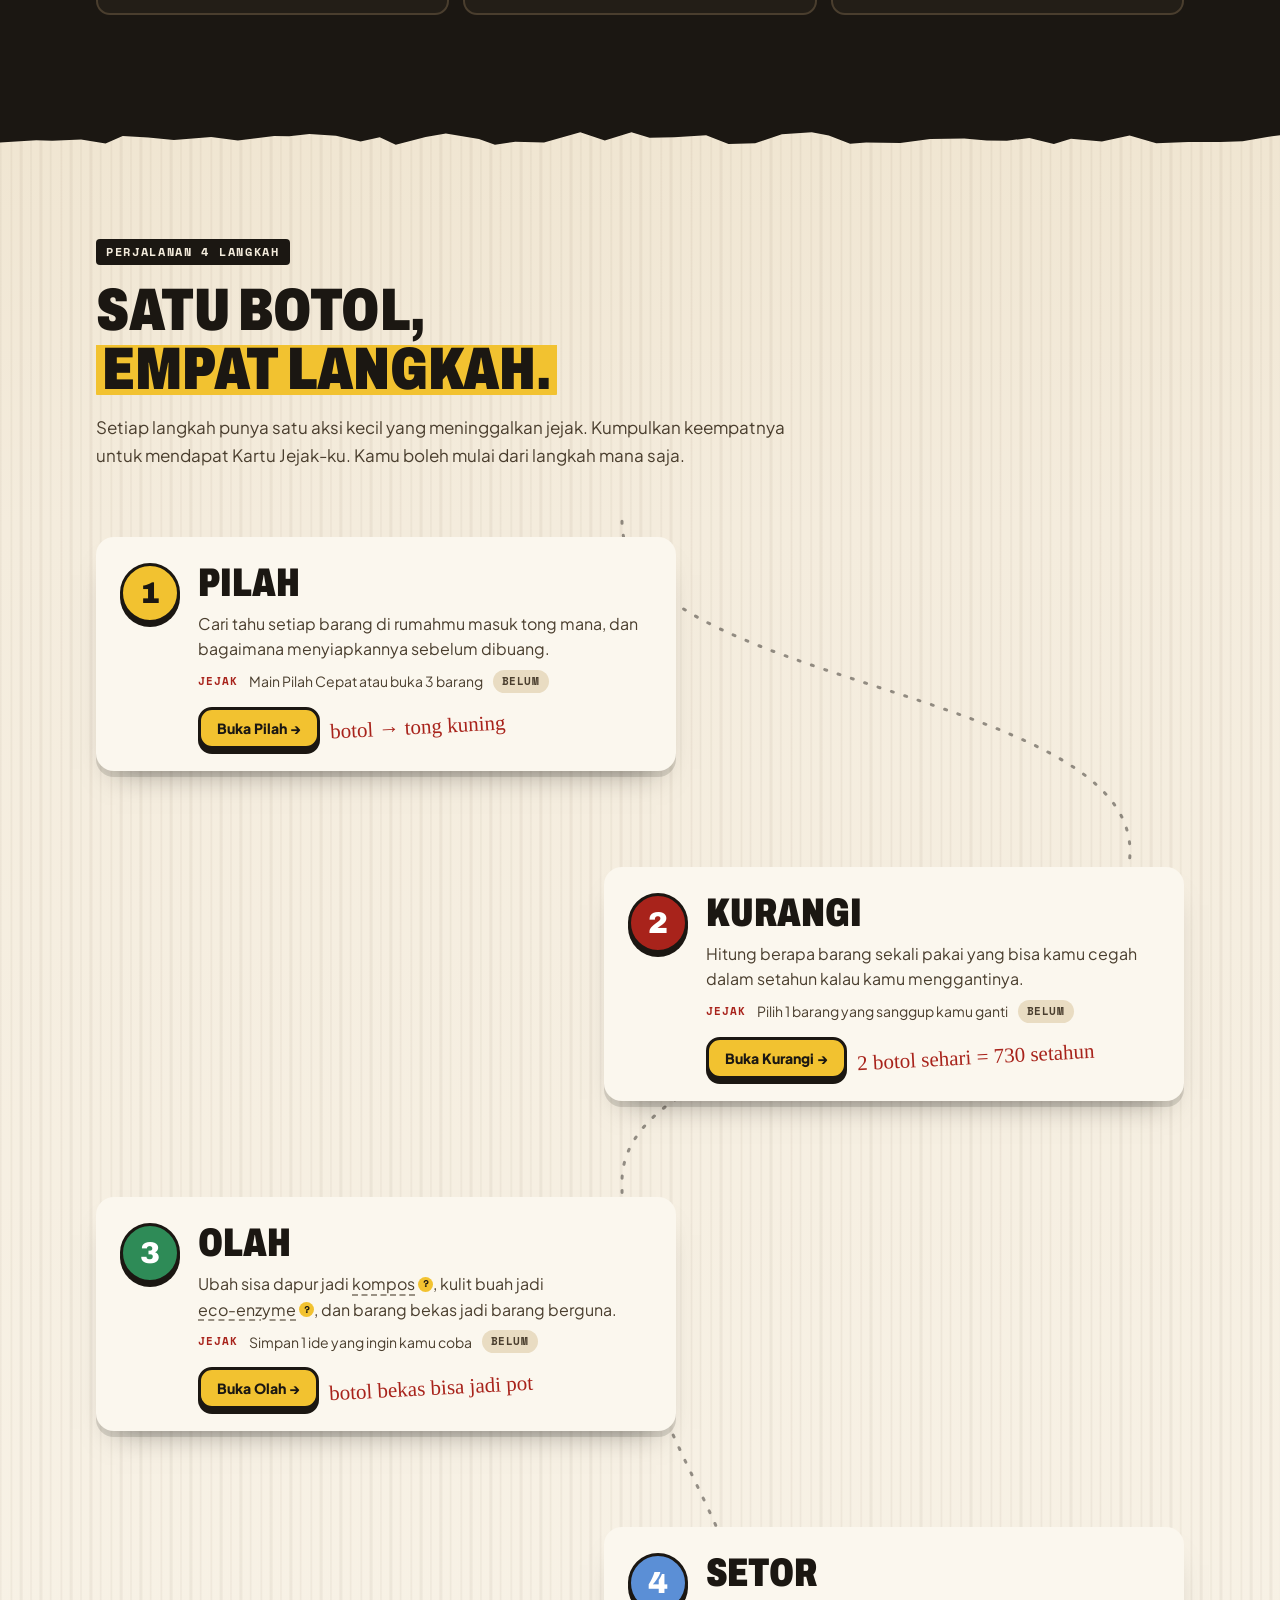
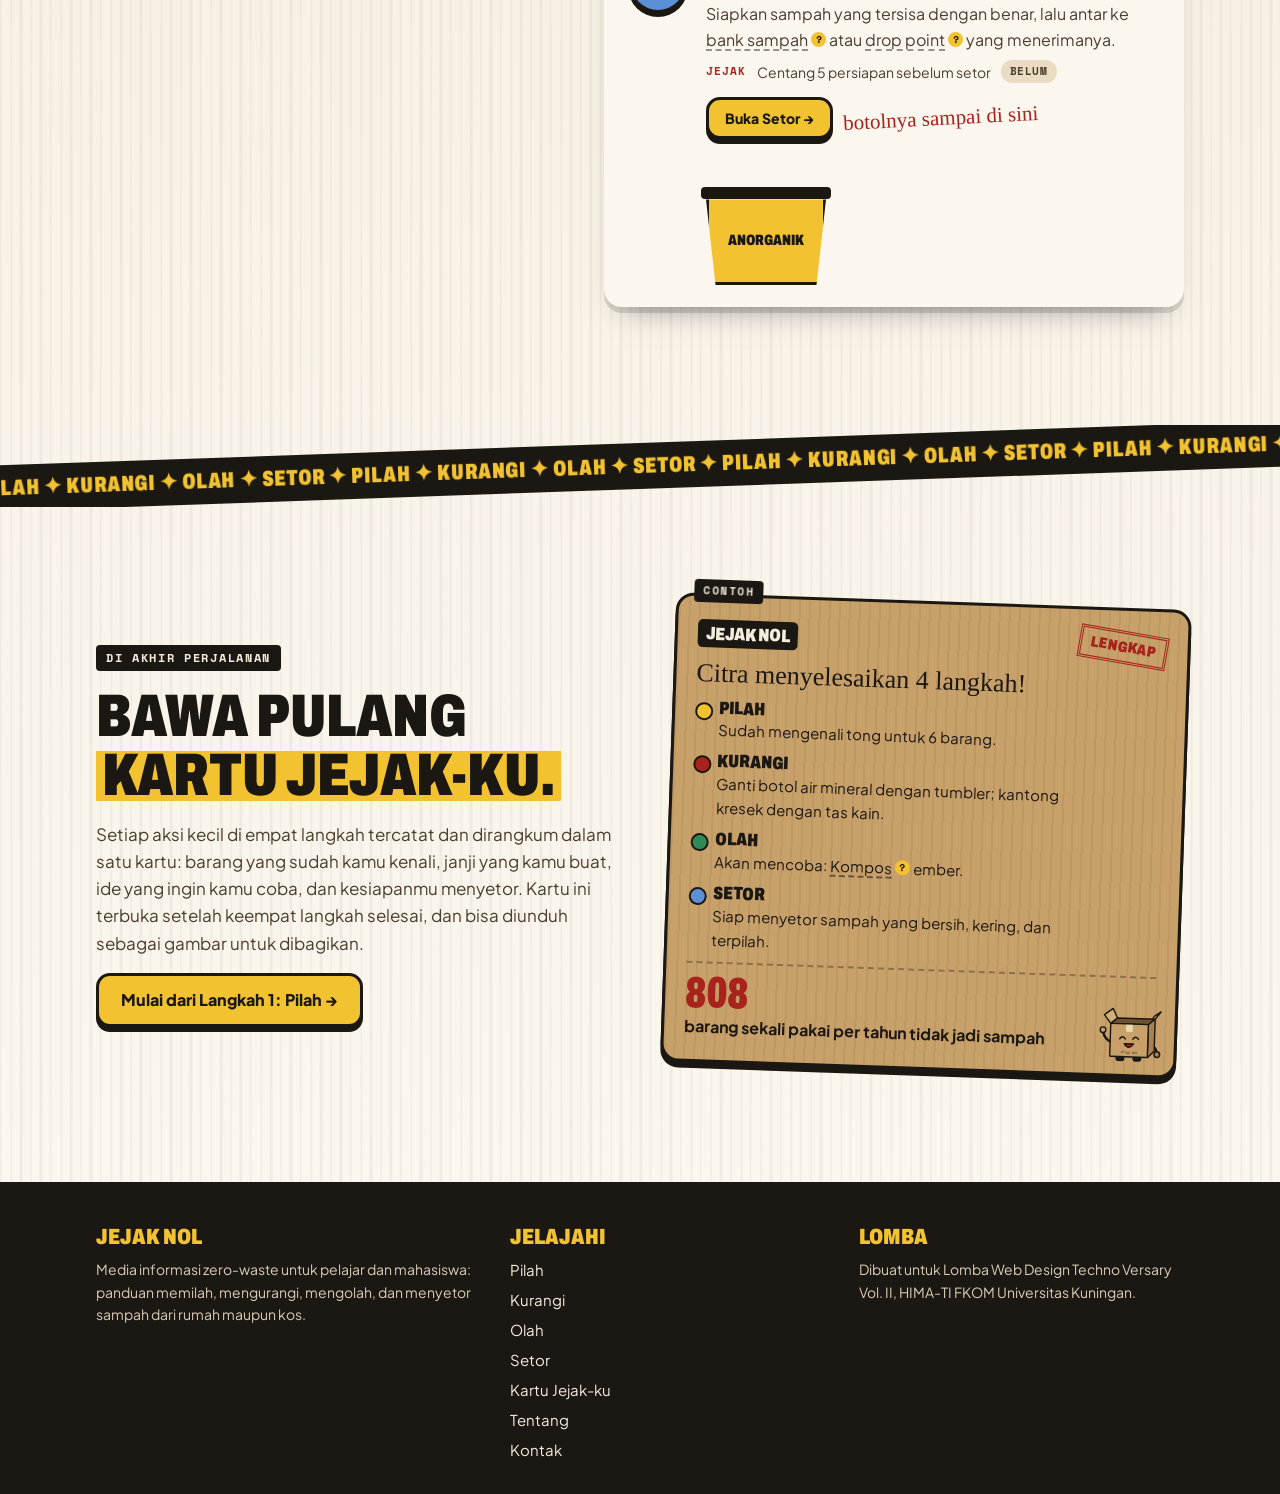
==== commit 5003f265: "feat: add core styles, layout structure, and navigation components for web design project" ====
--- a/index.html
+++ b/index.html
@@ -88,7 +88,7 @@
             <span class="cap">Kenapa ini penting</span>
             <h2 class="judul-bagian">Masalahnya dimulai dari tempat sampah <mark class="stabilo">kita sendiri.</mark></h2>
             <p class="pengantar">Banyak orang sebenarnya mau memilah, tapi bingung: barang ini masuk tong mana, apa
-              penggantinya, dan sisanya disetor ke mana. Gulir pelan-pelan, lalu lihat isi tong di sampingmu.</p>
+              penggantinya, dan sisanya disetor ke mana. Yuk, lihat apa saja isi tong sampah kita.</p>
           </div>
           <div class="tahap" data-tahap="isi">
             <span class="label">1 dari 5</span>
--- a/assets/css/gaya.css
+++ b/assets/css/gaya.css
@@ -70,19 +70,6 @@
 .remah .ikon-rumah{width:16px;height:16px}
 .remah-sep{font:700 18px/1 var(--f-mono);color:var(--tinta-2)}
 
-/* bar navigasi bawah di HP: Beranda + empat langkah, selalu terjangkau jempol */
-.bar-bawah{display:none}
-@media (max-width:900px){
-  body{--bar:calc(64px + env(safe-area-inset-bottom,0px));padding-bottom:var(--bar)}
-  .bar-bawah{display:grid;grid-template-columns:repeat(5,minmax(0,1fr));position:fixed;left:0;right:0;bottom:0;z-index:25;
-    background:var(--tinta);border-top:3px solid var(--anorganik);padding:0 env(safe-area-inset-right,0px) env(safe-area-inset-bottom,0px) env(safe-area-inset-left,0px);view-transition-name:bar-bawah}
-  .bar-bawah a{display:flex;flex-direction:column;align-items:center;justify-content:center;gap:5px;min-height:64px;color:#CBBDA3;text-decoration:none;font:700 12px/1 var(--f-teks)}
-  .bar-bawah a[aria-current="page"]{color:var(--kertas);background:rgba(244,236,221,.12);box-shadow:inset 0 3px 0 var(--anorganik)}
-  .bar-bawah .ikon-rumah{width:22px;height:22px}
-  .bar-bawah .titik-bar{width:16px;height:16px;border-radius:50%;border:2.5px solid var(--w);box-sizing:border-box;margin:3px}
-  .bar-bawah a.jejak .titik-bar{background:var(--w)}
-  .teman{bottom:calc(var(--bar) + 10px)}
-}
 
 /* ---------- komponen bersama ---------- */
 .cap{display:inline-block;font:700 12px/1 var(--f-mono);letter-spacing:.14em;text-transform:uppercase;background:var(--tinta);color:var(--kertas);padding:7px 10px;border-radius:4px}
@@ -261,18 +248,32 @@
 .tahap .angka{font:900 1.5em/1 var(--f-judul);font-stretch:74%;color:var(--anorganik)}
 .tahap strong{color:var(--kertas)}
 .tautan-tahap{color:var(--anorganik);font-weight:800}
+/* HP: bukan gulir-menempel, tapi "langkah ketuk": judul → tong → kartu tahap dengan tombol Kembali/Lanjut */
+.cerita-kontrol{display:none}
 @media (max-width:860px){
-  .cerita{grid-template-columns:1fr}
-  .cerita-panggung{grid-column:1;top:calc(60px + env(safe-area-inset-top,0px));padding-block:10px 12px;background:var(--tinta);
-    margin-inline:calc(-1 * max(16px,env(safe-area-inset-left,0px)));padding-inline:max(16px,env(safe-area-inset-left,0px))}
-  .cerita-panggung .t100-tong{max-width:250px;margin-inline:auto}
+  .cerita{display:flex;flex-direction:column;gap:16px}
+  .cerita-teks{display:contents}
+  .cerita-teks .kepala-bagian{order:0;min-height:auto}
+  .cerita-panggung{order:1;position:static}
+  .cerita-panggung .t100-tong{max-width:300px;margin-inline:auto}
+  .t100-sumber{text-align:center}
   .t100-sumber .sumber-panjang{display:none}
-  .cerita-teks{grid-row:2}
-  .cerita-teks .kepala-bagian{min-height:auto;padding-top:24px}
-  .tahap{min-height:58vh;justify-content:flex-start;padding-top:2vh}
-  .tahap .tahap-besar{font-size:22px}
-  .tahap p{font-size:16px}
-  .t100-sumber{text-align:center}
+  .tahap{order:2;min-height:0;opacity:1;padding:16px 16px 14px;border-radius:16px;background:#231E17;border:2px solid #4A3E2E;gap:8px}
+  .tahap:not(.aktif){display:none}
+  .tahap:last-child{min-height:0}
+  .tahap .tahap-besar{font-size:21px}
+  .tahap p{font-size:15px}
+  .t100-kelompok{grid-template-columns:repeat(3,minmax(0,1fr));gap:6px}
+  .t100-k{padding:8px}
+  .t100-k b{font-size:28px}
+  .t100-k span{font-size:11px}
+  .t100-ke{display:none}
+  .cerita-kontrol{order:3;display:flex;align-items:center;justify-content:space-between;gap:10px}
+  .cerita-kontrol .btn{padding:12px 16px}
+  .cerita-kontrol [disabled]{opacity:.35;pointer-events:none}
+  .cerita-titik{display:flex;gap:6px}
+  .cerita-titik span{width:9px;height:9px;border-radius:50%;background:#4A3E2E}
+  .cerita-titik span.kini{background:var(--anorganik);width:22px;border-radius:5px}
 }
 
 .t100-tong{background:#2A241C;border:3px solid #4A3E2E;border-radius:10px 10px 24px 24px;padding:clamp(8px,1.6vw,16px);box-shadow:0 -10px 0 -4px #4A3E2E}
@@ -293,7 +294,7 @@
 .t100-botol{opacity:1!important;transform:none!important;background:transparent;outline:2px dashed var(--anorganik);outline-offset:-2px}
 [data-tahap="plastik"] .t100-botol,[data-tahap="pilah"] .t100-botol{outline:0;background:var(--w)}
 .t100-kelompok{display:grid;grid-template-columns:repeat(3,minmax(0,1fr));gap:10px;max-width:520px}
-@media (max-width:520px){.t100-kelompok{grid-template-columns:1fr}}
+@media (max-width:860px){.t100-kelompok{gap:6px}.tahap .tautan-tahap{display:none}.cerita-kontrol .btn{white-space:nowrap;padding:12px 14px;font-size:14px}}
 .t100-k{display:flex;flex-direction:column;gap:4px;padding:12px 14px;border-radius:12px;background:var(--kertas-2);color:var(--tinta);text-decoration:none;border-top:7px solid var(--w)}
 .t100-k:hover{transform:translateY(-2px)}
 .t100-k b{font:900 36px/1 var(--f-judul);font-stretch:74%}
@@ -637,24 +638,34 @@
 @media (max-width:520px){.g-t small{display:none}.g-panggung{min-height:160px}.g-t .badan{font-size:12px;padding-inline:2px;letter-spacing:-.01em}}
 
 /* ---------- Olah: "Lihat prosesnya" (slider waktu kompos & eco-enzyme) ---------- */
-.proses{margin-top:18px;padding:16px 18px 14px;border-radius:16px;background:var(--kertas);border:2px solid var(--tinta);display:flex;flex-direction:column;gap:10px}
-.proses-atas{display:flex;align-items:center;justify-content:space-between;gap:12px}
-.proses-atas h4{margin:0}
-.proses-putar{background:var(--tinta);color:var(--kertas);border:0;border-radius:999px;padding:8px 14px;font:700 13px/1 var(--f-teks);cursor:pointer}
-.proses-isi{display:grid;grid-template-columns:clamp(130px,22vw,190px) minmax(0,1fr);gap:18px;align-items:center}
-@media (max-width:520px){.proses-isi{grid-template-columns:92px minmax(0,1fr);gap:12px}.proses{padding-inline:14px}}
+.proses{margin-top:16px;padding:12px 14px;border-radius:14px;background:var(--kertas);border:2px solid var(--tinta);
+  display:grid;grid-template-columns:96px minmax(0,1fr);gap:14px;align-items:center;max-width:640px}
+@media (max-width:520px){
+  /* HP: gambar + tajuk + judul sebaris, keterangan dan slider selebar kartu */
+  .proses{grid-template-columns:64px minmax(0,1fr);gap:4px 12px;padding:10px 12px}
+  .proses .proses-kanan,.proses .proses-teks{display:contents}
+  .proses-gbr{grid-column:1;grid-row:1 / span 2}
+  .proses-atas{grid-column:2;grid-row:1}
+  .proses-judul{grid-column:2;grid-row:2;align-self:start}
+  .proses-ket,.proses-geser,.proses-label{grid-column:1 / -1}
+  .proses-ket{margin-top:4px}
+}
+.proses-kanan{display:flex;flex-direction:column;gap:4px;min-width:0}
+.proses-atas{display:flex;align-items:center;justify-content:space-between;gap:10px}
+.proses-tajuk{font:700 11px/1.2 var(--f-mono);letter-spacing:.08em;text-transform:uppercase;color:var(--tinta-2)}
+.proses-kapan{color:var(--stempel)}
+.proses-putar{flex:none;width:32px;height:32px;border-radius:50%;background:var(--tinta);color:var(--kertas);border:0;font:700 12px/1 var(--f-teks);cursor:pointer}
 .proses-gbr{width:100%;height:auto;overflow:visible}
-.proses-teks{display:flex;flex-direction:column;gap:6px;min-height:118px}
-.proses-kapan{font:700 11px/1 var(--f-mono);letter-spacing:.12em;text-transform:uppercase;color:var(--stempel)}
-.proses-judul{font:900 clamp(22px,2.6vw,28px)/1 var(--f-judul);font-stretch:74%;text-transform:uppercase}
-.proses-ket{font-size:15px}
-.proses-geser{width:100%;height:28px;margin:0;accent-color:var(--organik);cursor:pointer}
-.proses-label{display:grid;grid-template-columns:repeat(4,minmax(0,1fr));gap:4px;margin-top:-4px}
-.proses-label button{background:none;border:0;padding:4px 0;font:700 11px/1.2 var(--f-mono);color:var(--tinta-2);cursor:pointer;text-align:center}
+.proses-teks{display:flex;flex-direction:column;gap:2px;min-height:62px}
+.proses-judul{font:900 20px/1.05 var(--f-judul);font-stretch:74%;text-transform:uppercase}
+.proses-ket{font-size:14px;line-height:1.45}
+.proses-geser{width:100%;height:22px;margin:2px 0 0;accent-color:var(--organik);cursor:pointer}
+.proses-geser:focus-visible{outline-offset:1px}
+.proses-label{display:grid;grid-template-columns:repeat(4,minmax(0,1fr));gap:2px}
+.proses-label button{background:none;border:0;padding:2px 0;font:700 10px/1.2 var(--f-mono);color:var(--tinta-2);cursor:pointer;text-align:center}
 .proses-label button:first-child{text-align:left}
 .proses-label button:last-child{text-align:right}
-.proses-label button[aria-pressed="true"]{color:var(--tinta);text-decoration:underline 2px var(--anorganik);text-underline-offset:4px}
-.proses-catatan{font:400 11px/1.4 var(--f-mono);color:var(--tinta-2)}
+.proses-label button[aria-pressed="true"]{color:var(--tinta);text-decoration:underline 2px var(--anorganik);text-underline-offset:3px}
 /* elemen gambar: semua berubah halus antar tahap */
 .proses-gbr *{transition:transform .8s cubic-bezier(.4,1.3,.5,1),opacity .6s,fill .8s,filter .8s}
 .proses-gbr g,.proses-gbr rect,.proses-gbr path{transform-box:fill-box}
@@ -696,17 +707,35 @@
 [data-tahap="3"] .e-teks-awal{opacity:0}
 
 /* ---------- Setor: tumpukan sampah yang berubah per centang ---------- */
-.setor-siap{display:grid;grid-template-columns:minmax(0,1fr) minmax(0,1fr);gap:clamp(18px,3vw,32px);align-items:start}
-.setor-siap .checklist{grid-template-columns:1fr}
-.setor-panggung{margin:0;padding:14px 16px;position:sticky;top:84px;display:flex;flex-direction:column;gap:8px}
-@media (max-width:860px){
-  .setor-siap{grid-template-columns:1fr}
-  .setor-panggung{top:calc(64px + env(safe-area-inset-top,0px));z-index:5;padding:10px 12px}
-  .setor-gbr{max-height:34vh}
-}
+/* satu kartu: gambar + progres di kiri, daftar centang ringkas di kanan (HP: atas-bawah) */
+.setor-siap{display:grid;grid-template-columns:minmax(0,1.1fr) minmax(0,1fr);gap:clamp(16px,3vw,32px);align-items:center;
+  background:var(--kertas-2);border:3px solid var(--tinta);border-radius:22px;padding:clamp(14px,2.6vw,26px);box-shadow:0 6px 0 var(--tinta)}
+.setor-panggung{margin:0;display:flex;flex-direction:column;gap:10px;border-radius:16px;background:var(--kertas);padding:12px 14px}
+.setor-panggung.siap{box-shadow:inset 0 0 0 3px var(--organik)}
+.setor-progres{height:10px;border-radius:99px;background:var(--garis);overflow:hidden}
+.setor-progres i{display:block;height:100%;width:var(--isi,0%);background:var(--organik);border-radius:inherit;transition:width .5s}
 .setor-gbr{width:100%;height:auto;display:block}
 .setor-panggung figcaption{font-size:15px;min-height:2.6em}
 .setor-panggung figcaption b{font-family:var(--f-mono);font-size:13px;letter-spacing:.06em}
+/* daftar centang ringkas */
+.setor-siap .checklist{display:flex;flex-direction:column;gap:0;counter-reset:siap}
+.setor-siap .checklist li{padding:0;border:0;border-bottom:2px dashed var(--garis);border-radius:0;background:none;counter-increment:siap}
+.setor-siap .checklist li:last-child{border-bottom:0}
+.setor-siap .checklist li:has(input:checked){background:none}
+.setor-siap .checklist label{padding:12px 4px;gap:14px;align-items:center}
+.setor-siap .checklist input[type="checkbox"]{appearance:none;-webkit-appearance:none;width:30px;height:30px;margin:0;border-radius:50%;border:2.5px solid var(--tinta);
+  background:var(--kertas) center/16px no-repeat;display:grid;place-items:center;cursor:pointer;transition:background-color .2s,transform .2s}
+.setor-siap .checklist input[type="checkbox"]:checked{background-color:var(--organik);border-color:var(--organik);transform:scale(1.08);
+  background-image:url("data:image/svg+xml,%3Csvg xmlns='http://www.w3.org/2000/svg' viewBox='0 0 16 16'%3E%3Cpath d='M3 8.5l3.2 3L13 4.5' fill='none' stroke='%23fff' stroke-width='2.6' stroke-linecap='round' stroke-linejoin='round'/%3E%3C/svg%3E")}
+.setor-siap .checklist label > span{font-size:14px;color:var(--tinta-2);line-height:1.4}
+.setor-siap .checklist label b{font-size:16px;color:var(--tinta);margin-bottom:1px}
+.setor-siap .checklist label b::before{content:counter(siap) ". ";color:var(--stempel);font-family:var(--f-mono);font-size:13px}
+.setor-siap .checklist li:has(input:checked) b{text-decoration:line-through 2px var(--organik)}
+@media (max-width:860px){
+  .setor-siap{grid-template-columns:1fr;padding:12px}
+  .setor-panggung{padding:10px}
+  .setor-siap .checklist label{padding:10px 2px}
+}
 .setor-gbr g{transition:transform .8s cubic-bezier(.4,1.3,.5,1),opacity .5s}
 /* c0 pilah: pisang ke tong kompos, baterai ke tong B3 */
 .c0 .s-pisang{transform:translate(-120px,-18px) scale(.8)}
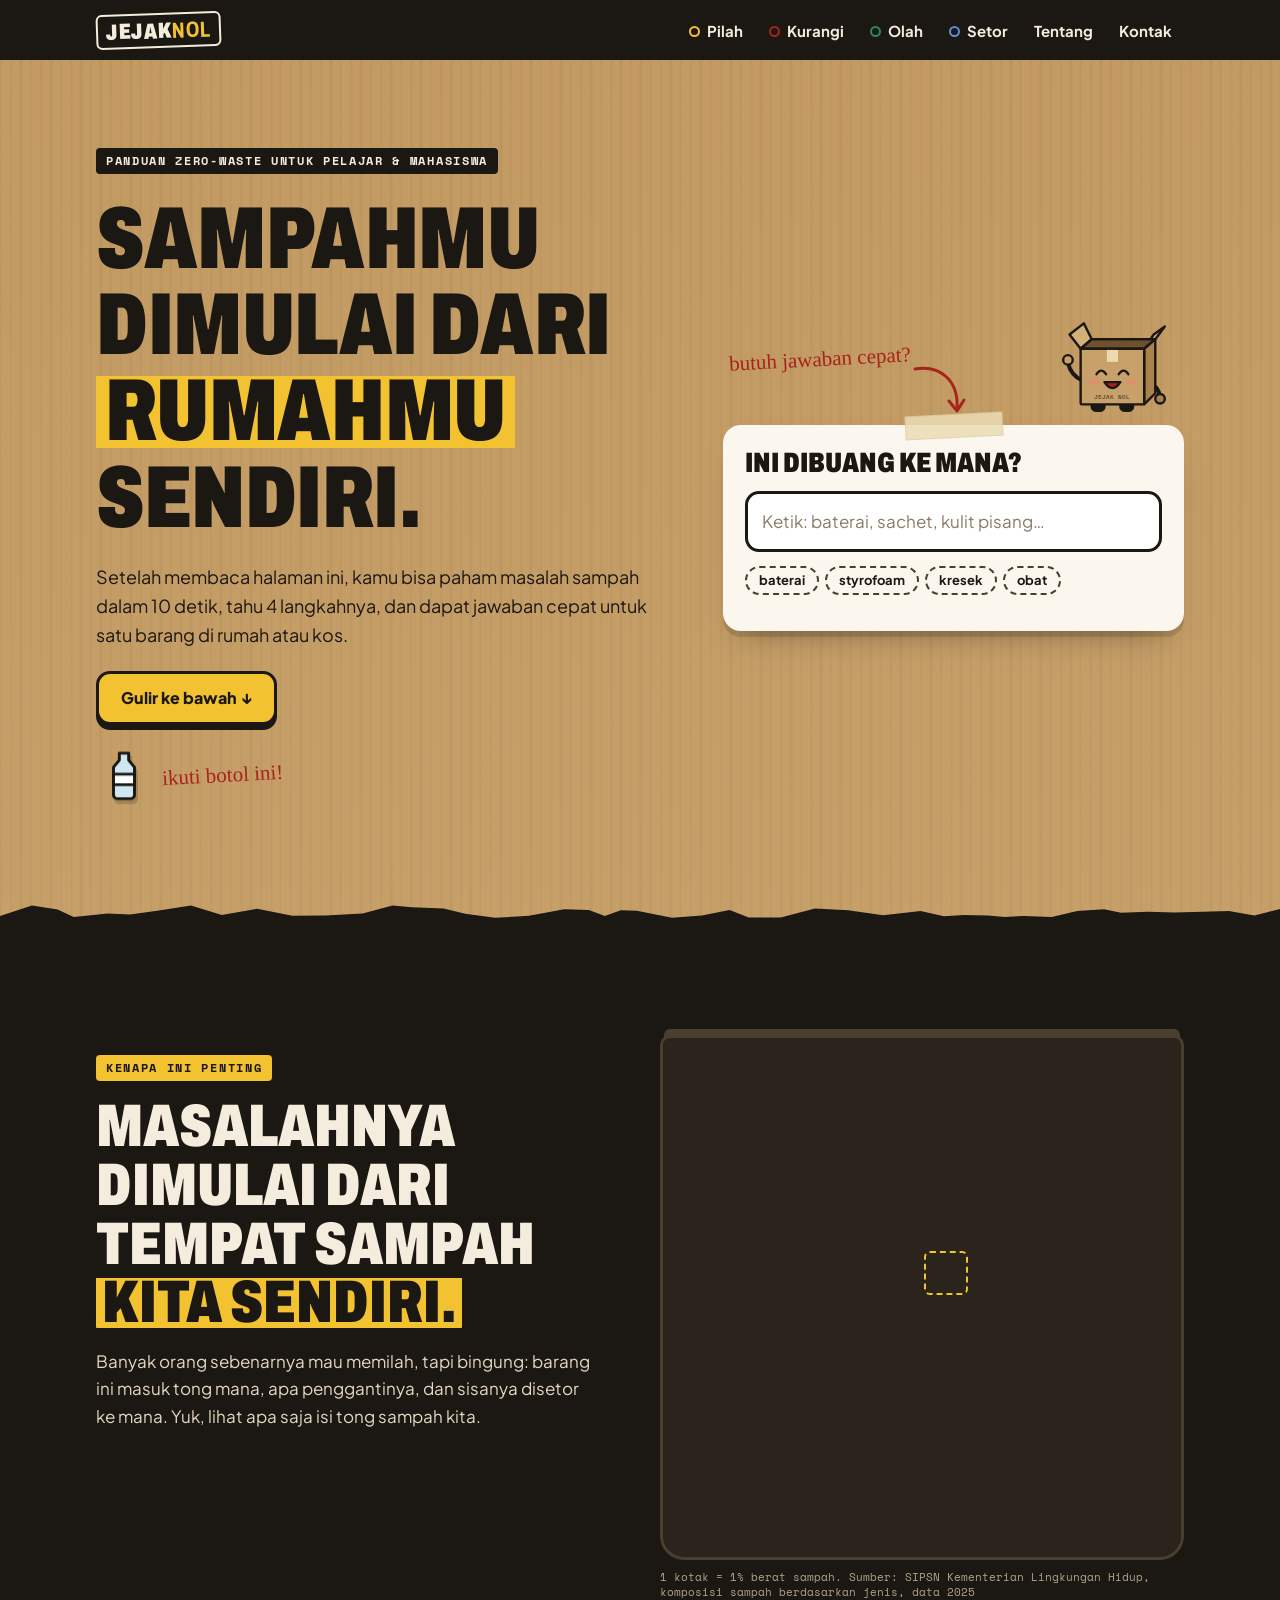
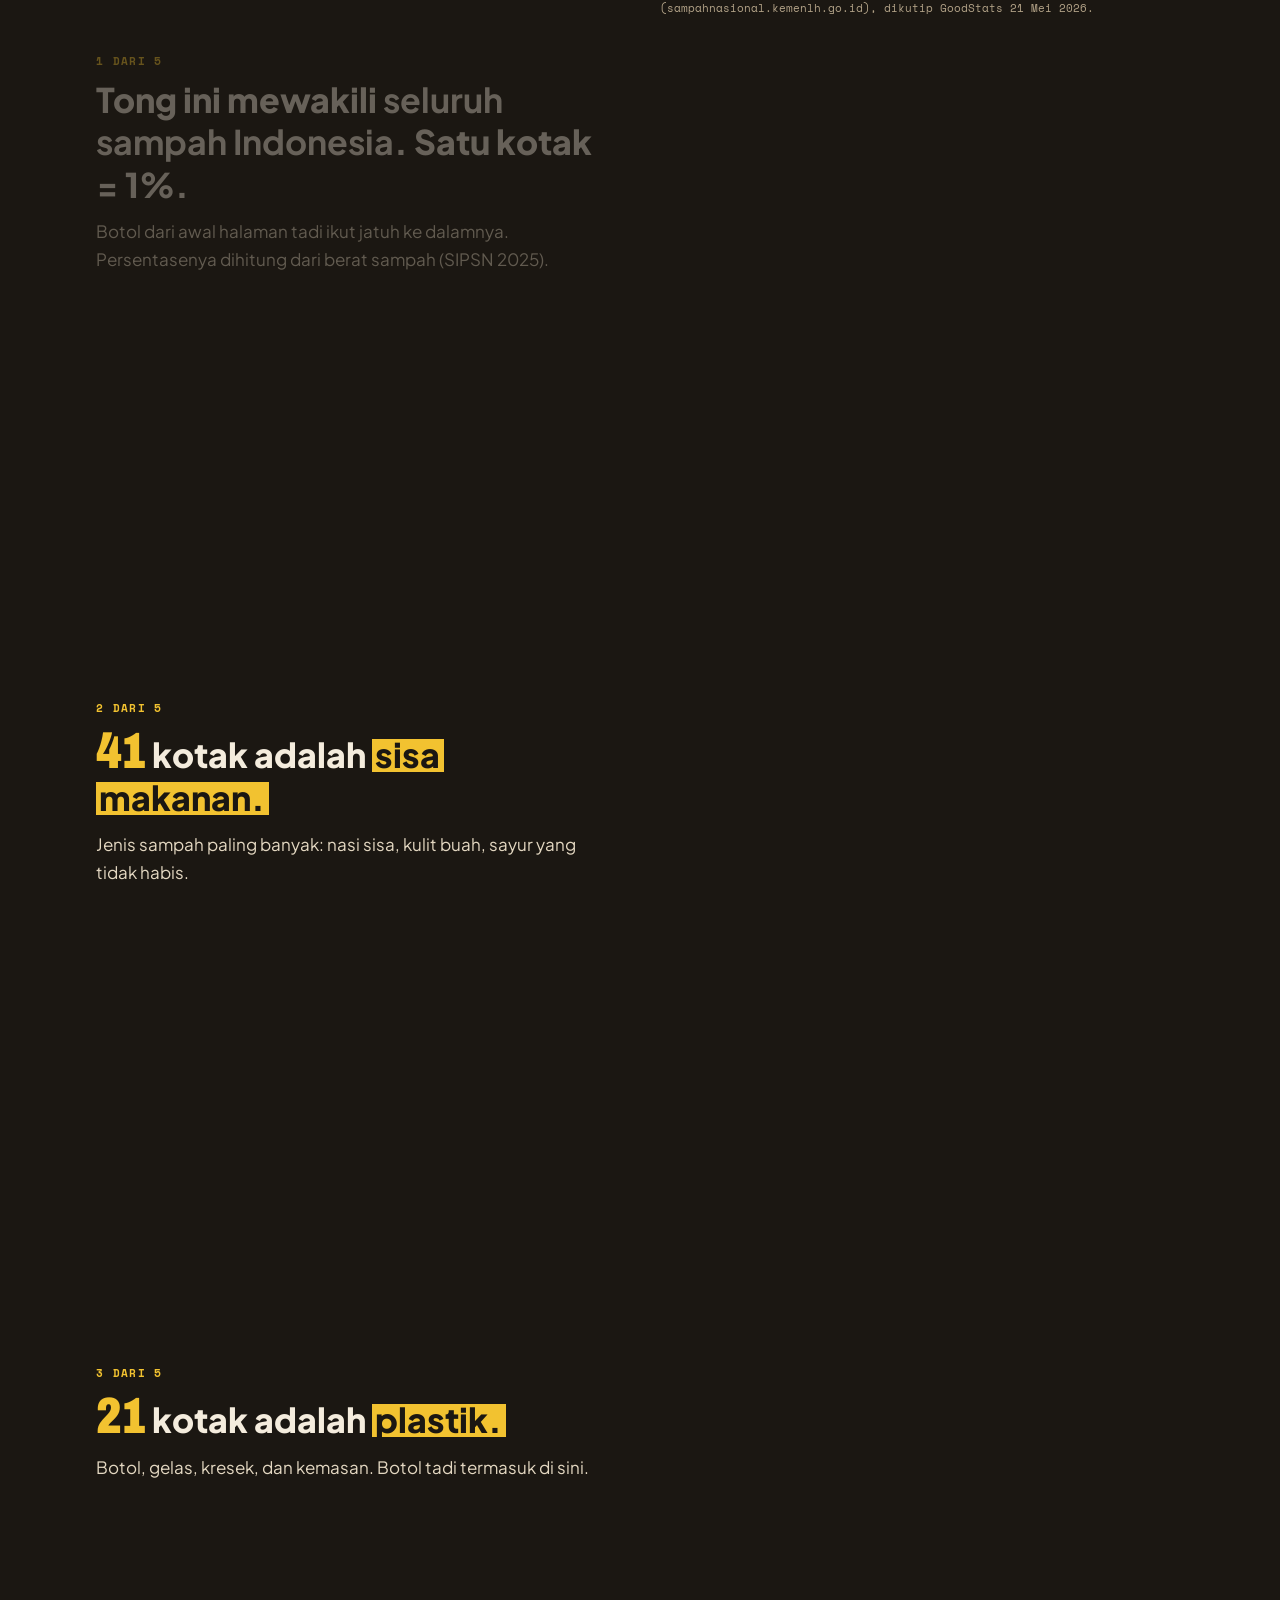
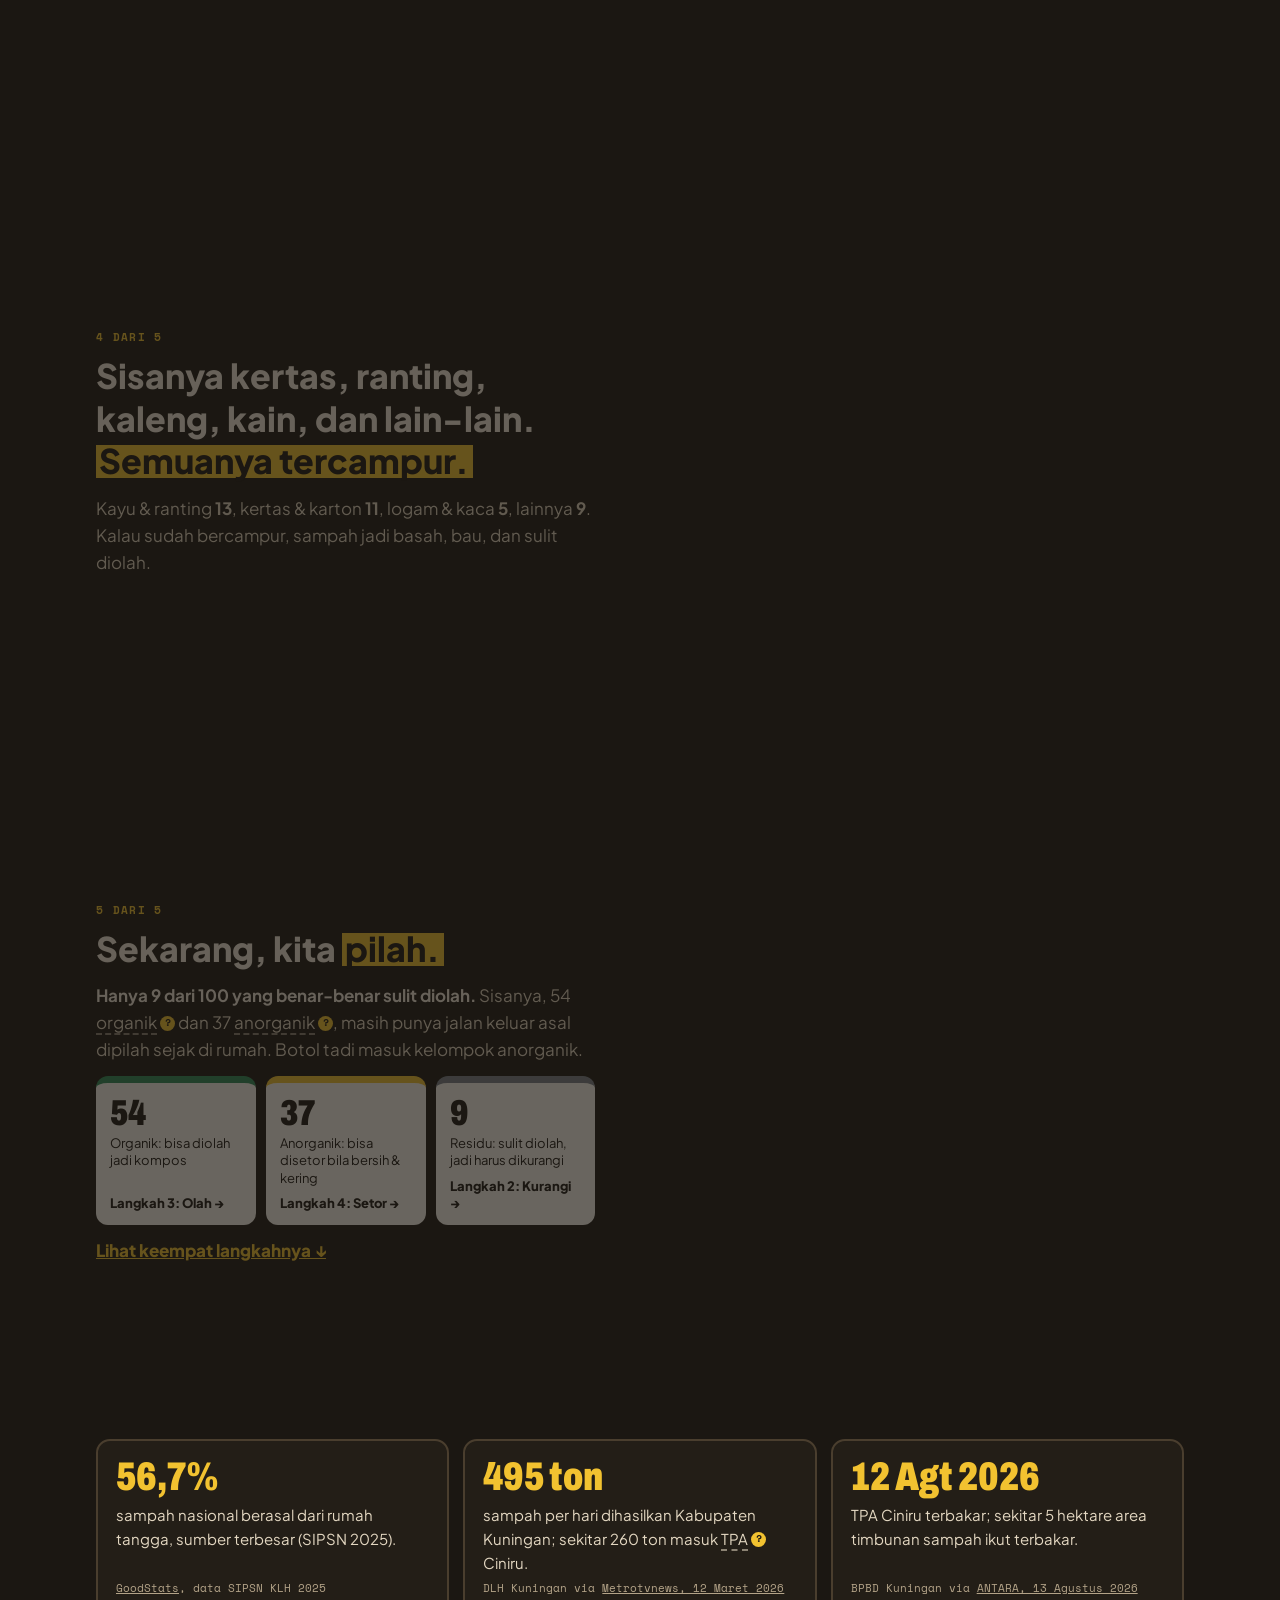
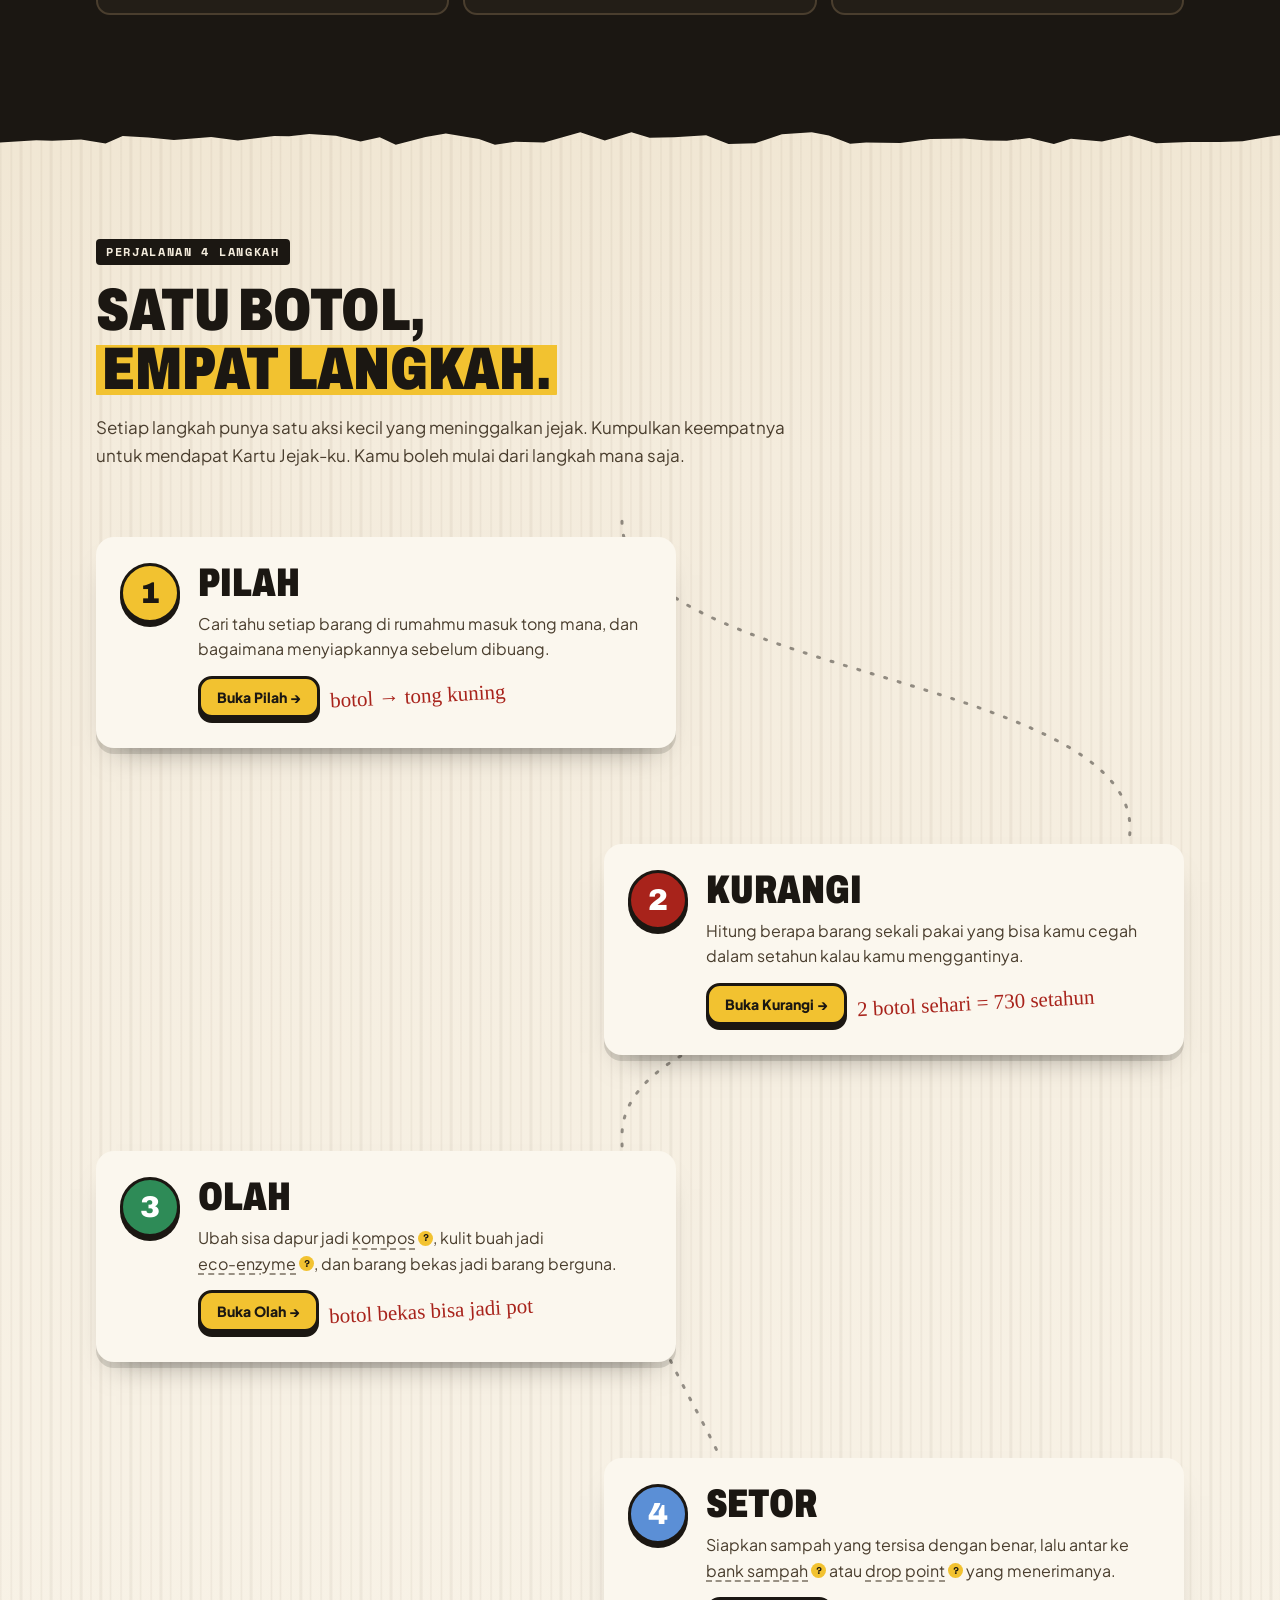
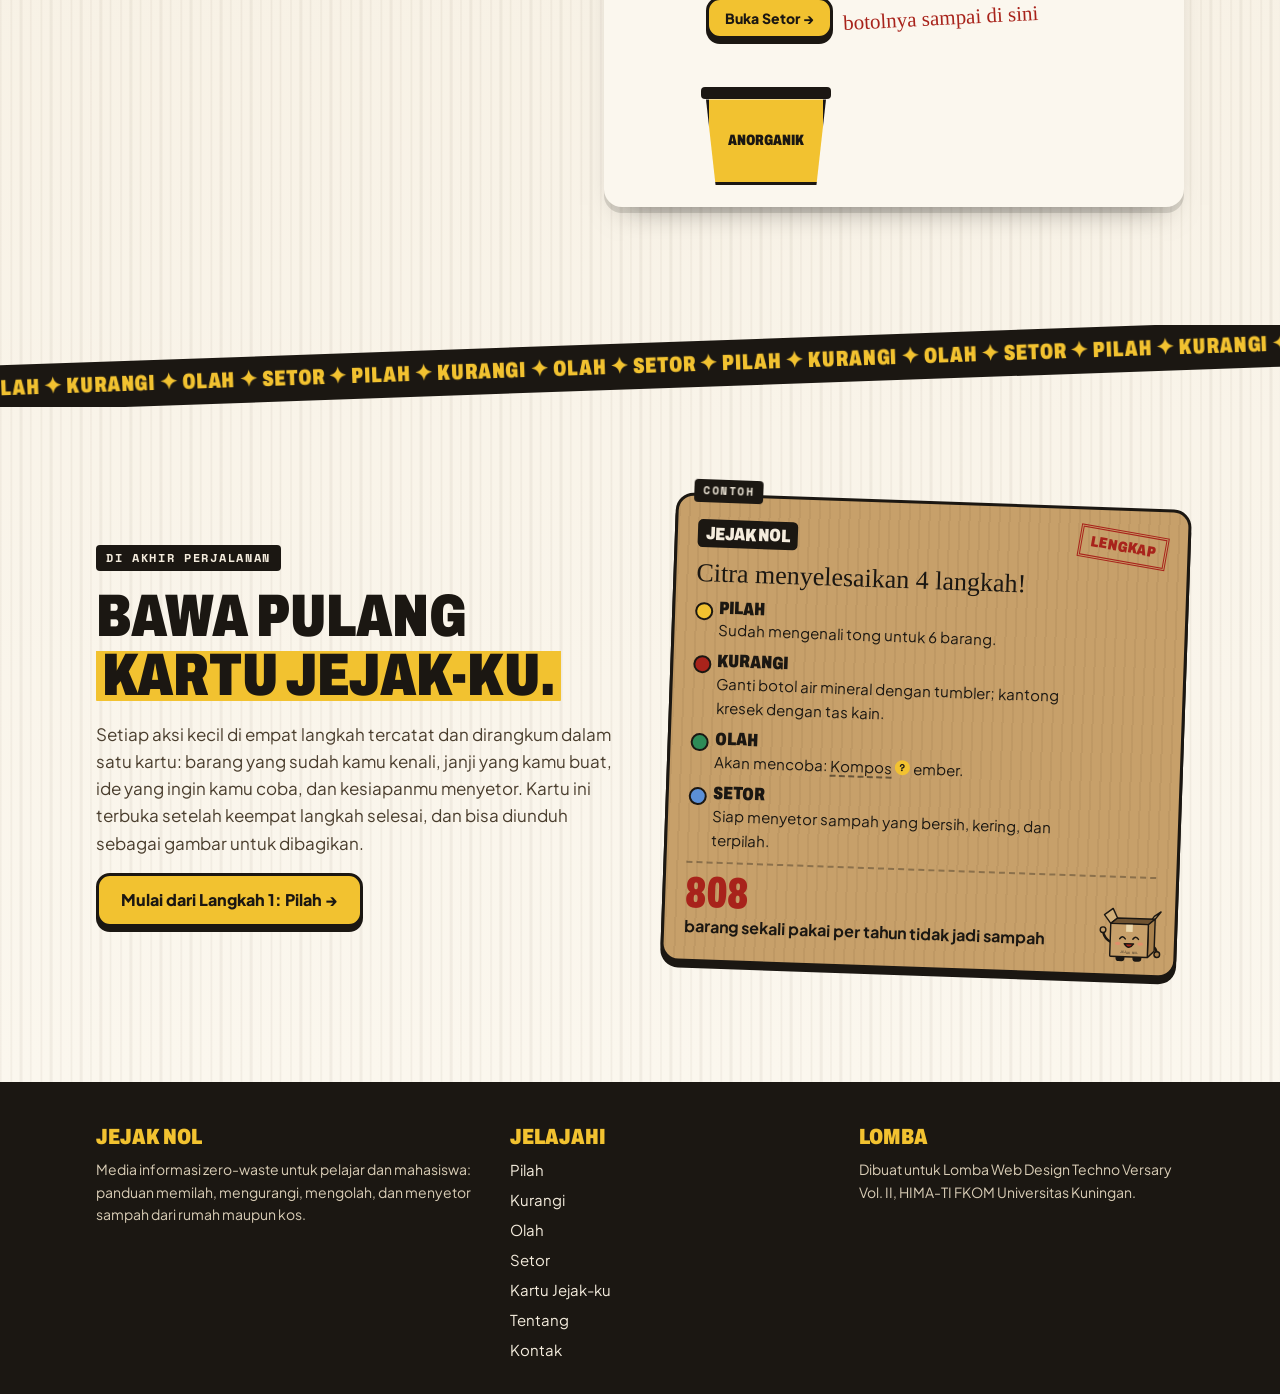
==== commit 47653f00: "refactor: add CSS styles for design system and page components" ====
--- a/index.html
+++ b/index.html
@@ -151,8 +151,6 @@
             <span class="bulat" aria-hidden="true">1</span>
             <h3>Pilah</h3>
             <p>Cari tahu setiap barang di rumahmu masuk tong mana, dan bagaimana menyiapkannya sebelum dibuang.</p>
-            <p class="tugas-mini"><b>Jejak</b> Main Pilah Cepat atau buka 3 barang <span class="status-jejak"
-                data-status-jejak="pilah">Belum</span></p>
             <div class="aksi"><a class="btn kecil" href="pilah.html">Buka Pilah →</a><span class="coret">botol → tong
                 kuning</span></div>
           </article>
@@ -162,8 +160,6 @@
             <span class="bulat" aria-hidden="true">2</span>
             <h3>Kurangi</h3>
             <p>Hitung berapa barang sekali pakai yang bisa kamu cegah dalam setahun kalau kamu menggantinya.</p>
-            <p class="tugas-mini"><b>Jejak</b> Pilih 1 barang yang sanggup kamu ganti <span class="status-jejak"
-                data-status-jejak="kurangi">Belum</span></p>
             <div class="aksi"><a class="btn kecil" href="kurangi.html">Buka Kurangi →</a><span class="coret">2 botol
                 sehari = 730 setahun</span></div>
           </article>
@@ -173,8 +169,6 @@
             <span class="bulat" aria-hidden="true">3</span>
             <h3>Olah</h3>
             <p>Ubah sisa dapur jadi kompos, kulit buah jadi eco-enzyme, dan barang bekas jadi barang berguna.</p>
-            <p class="tugas-mini"><b>Jejak</b> Simpan 1 ide yang ingin kamu coba <span class="status-jejak"
-                data-status-jejak="olah">Belum</span></p>
             <div class="aksi"><a class="btn kecil" href="olah.html">Buka Olah →</a><span class="coret">botol bekas bisa
                 jadi pot</span></div>
           </article>
@@ -183,8 +177,6 @@
             <span class="bulat" aria-hidden="true">4</span>
             <h3>Setor</h3>
             <p>Siapkan sampah yang tersisa dengan benar, lalu antar ke bank sampah atau drop point yang menerimanya.</p>
-            <p class="tugas-mini"><b>Jejak</b> Centang 5 persiapan sebelum setor <span class="status-jejak"
-                data-status-jejak="setor">Belum</span></p>
             <div class="aksi"><a class="btn kecil" href="setor.html">Buka Setor →</a><span class="coret">botolnya sampai
                 di sini</span></div>
             <div class="tong-mini" id="tong-mini" aria-hidden="true">
--- a/assets/css/gaya.css
+++ b/assets/css/gaya.css
@@ -348,10 +348,13 @@
 
 /* ---------- pilah ---------- */
 .kartu-tong{border-radius:18px;overflow:hidden;background:var(--kertas-2);box-shadow:0 6px 0 rgba(27,23,18,.14);display:flex;flex-direction:column}
-.kartu-tong .kepala-tong{background:var(--w);color:var(--tinta);padding:16px 18px;display:flex;align-items:center;justify-content:space-between;gap:10px;border-bottom:3px solid var(--tinta)}
+/* kepala kartu: nama tong di atas, tujuannya sebagai label kecil di bawah (tidak berdesakan) */
+.kartu-tong .kepala-tong{background:var(--w);color:var(--tinta);padding:16px 18px 14px;display:flex;flex-direction:column;align-items:flex-start;gap:8px;border-bottom:3px solid var(--tinta)}
 .kartu-tong.putih-teks .kepala-tong{color:#fff}
 .kartu-tong .kepala-tong b{font:900 30px/1 var(--f-judul);font-stretch:72%;text-transform:uppercase}
-.kartu-tong .kepala-tong span{font:700 12px/1.2 var(--f-mono);text-transform:uppercase;text-align:right}
+.kartu-tong .kepala-tong .tujuan-tong{font:700 12px/1 var(--f-mono);letter-spacing:.04em;padding:6px 10px;border-radius:999px;background:rgba(27,23,18,.16)}
+.kartu-tong.putih-teks .kepala-tong .tujuan-tong{background:rgba(255,255,255,.2)}
+#kartu-tong{align-items:start}
 .kartu-tong .badan-tong{padding:16px 18px 18px;display:flex;flex-direction:column;gap:10px;color:var(--tinta)} /* kartu terang: jangan mewarisi teks terang dari pita gelap */
 .kartu-tong .badan-tong p{color:var(--tinta-2)}
 .kartu-tong .contoh{display:flex;flex-wrap:wrap;gap:6px}
@@ -706,66 +709,55 @@
 [data-tahap="3"] .e-teks-siap{opacity:1}
 [data-tahap="3"] .e-teks-awal{opacity:0}
 
-/* ---------- Setor: tumpukan sampah yang berubah per centang ---------- */
-/* satu kartu: gambar + progres di kiri, daftar centang ringkas di kanan (HP: atas-bawah) */
-.setor-siap{display:grid;grid-template-columns:minmax(0,1.1fr) minmax(0,1fr);gap:clamp(16px,3vw,32px);align-items:center;
-  background:var(--kertas-2);border:3px solid var(--tinta);border-radius:22px;padding:clamp(14px,2.6vw,26px);box-shadow:0 6px 0 var(--tinta)}
-.setor-panggung{margin:0;display:flex;flex-direction:column;gap:10px;border-radius:16px;background:var(--kertas);padding:12px 14px}
-.setor-panggung.siap{box-shadow:inset 0 0 0 3px var(--organik)}
+/* ---------- Setor: Sebelum → Sesudah (ilustrasi kecil per baris yang berbalik saat dicentang) ---------- */
+.setor-siap{max-width:820px;background:var(--kertas-2);border:3px solid var(--tinta);border-radius:22px;padding:clamp(14px,2.6vw,24px);box-shadow:0 6px 0 var(--tinta);
+  display:flex;flex-direction:column;gap:6px}
+/* kepala: karung terisi + status + bar progres + stempel */
+.siap-atas{display:grid;grid-template-columns:52px minmax(0,1fr) auto;align-items:center;gap:14px;padding:4px 4px 14px;border-bottom:3px solid var(--tinta)}
+.siap-karung svg{width:52px;height:52px;display:block}
+.karung-isi{transform-box:fill-box;transform-origin:50% 100%;transform:scaleY(var(--isi-angka,0));transition:transform .6s cubic-bezier(.4,1.3,.5,1)}
+.siap-info{display:flex;flex-direction:column;gap:8px;min-width:0}
+.siap-info p{font-size:15px;line-height:1.35}
+.siap-info b{font-family:var(--f-mono);font-size:13px;letter-spacing:.06em}
 .setor-progres{height:10px;border-radius:99px;background:var(--garis);overflow:hidden}
 .setor-progres i{display:block;height:100%;width:var(--isi,0%);background:var(--organik);border-radius:inherit;transition:width .5s}
-.setor-gbr{width:100%;height:auto;display:block}
-.setor-panggung figcaption{font-size:15px;min-height:2.6em}
-.setor-panggung figcaption b{font-family:var(--f-mono);font-size:13px;letter-spacing:.06em}
-/* daftar centang ringkas */
+.siap-stempel{font:900 15px/1 var(--f-judul);font-stretch:74%;text-transform:uppercase;color:var(--organik);border:3px solid var(--organik);border-radius:8px;padding:7px 10px;
+  transform:rotate(-6deg) scale(.6);opacity:0;transition:transform .4s cubic-bezier(.3,1.6,.5,1),opacity .3s;white-space:nowrap}
+.setor-siap.siap .siap-stempel{opacity:1;transform:rotate(-6deg) scale(1)}
+.setor-siap.siap{border-color:var(--organik);box-shadow:0 6px 0 var(--organik)}
+/* baris: ilustrasi | teks | bulatan centang */
 .setor-siap .checklist{display:flex;flex-direction:column;gap:0;counter-reset:siap}
 .setor-siap .checklist li{padding:0;border:0;border-bottom:2px dashed var(--garis);border-radius:0;background:none;counter-increment:siap}
 .setor-siap .checklist li:last-child{border-bottom:0}
 .setor-siap .checklist li:has(input:checked){background:none}
-.setor-siap .checklist label{padding:12px 4px;gap:14px;align-items:center}
-.setor-siap .checklist input[type="checkbox"]{appearance:none;-webkit-appearance:none;width:30px;height:30px;margin:0;border-radius:50%;border:2.5px solid var(--tinta);
-  background:var(--kertas) center/16px no-repeat;display:grid;place-items:center;cursor:pointer;transition:background-color .2s,transform .2s}
+.setor-siap .checklist label{display:grid;grid-template-columns:56px minmax(0,1fr) 30px;align-items:center;gap:14px;padding:12px 4px}
+.setor-siap .checklist input[type="checkbox"]{order:3;appearance:none;-webkit-appearance:none;width:30px;height:30px;margin:0;border-radius:50%;border:2.5px solid var(--tinta);
+  background:var(--kertas) center/16px no-repeat;cursor:pointer;transition:background-color .2s,transform .2s}
 .setor-siap .checklist input[type="checkbox"]:checked{background-color:var(--organik);border-color:var(--organik);transform:scale(1.08);
   background-image:url("data:image/svg+xml,%3Csvg xmlns='http://www.w3.org/2000/svg' viewBox='0 0 16 16'%3E%3Cpath d='M3 8.5l3.2 3L13 4.5' fill='none' stroke='%23fff' stroke-width='2.6' stroke-linecap='round' stroke-linejoin='round'/%3E%3C/svg%3E")}
-.setor-siap .checklist label > span{font-size:14px;color:var(--tinta-2);line-height:1.4}
-.setor-siap .checklist label b{font-size:16px;color:var(--tinta);margin-bottom:1px}
+.setor-siap .checklist label > span:not(.ba){order:2;font-size:14px;color:var(--tinta-2);line-height:1.4}
+.setor-siap .checklist label b{display:block;font-size:16px;color:var(--tinta);margin-bottom:1px}
 .setor-siap .checklist label b::before{content:counter(siap) ". ";color:var(--stempel);font-family:var(--f-mono);font-size:13px}
-.setor-siap .checklist li:has(input:checked) b{text-decoration:line-through 2px var(--organik)}
-@media (max-width:860px){
-  .setor-siap{grid-template-columns:1fr;padding:12px}
-  .setor-panggung{padding:10px}
-  .setor-siap .checklist label{padding:10px 2px}
+.setor-siap .checklist li.cek label b{color:var(--organik)}
+.setor-siap .checklist li.cek label b::before{content:"✓ ";color:var(--organik)}
+/* ilustrasi yang berbalik */
+.ba{order:1;position:relative;width:56px;height:56px;border-radius:14px;background:var(--kertas);border:2px solid var(--garis);perspective:300px}
+.ba svg{position:absolute;inset:2px;width:calc(100% - 4px);height:calc(100% - 4px);backface-visibility:hidden;transition:transform .45s cubic-bezier(.4,1.3,.5,1),opacity .25s}
+.ba-sesudah{transform:rotateY(-90deg);opacity:0}
+.cek .ba{background:#E4F2E8;border-color:var(--organik)}
+.cek .ba-sebelum{transform:rotateY(90deg);opacity:0}
+.cek .ba-sesudah{transform:none;opacity:1;transition-delay:.18s}
+.ba-lalat{animation:lalat 1s ease-in-out infinite alternate}
+@keyframes lalat{to{transform:translate(2px,-3px)}}
+@media (max-width:560px){
+  .siap-atas{grid-template-columns:44px minmax(0,1fr);gap:10px}
+  .siap-karung svg{width:44px;height:44px}
+  .siap-stempel{grid-column:1 / -1;justify-self:start;display:none}
+  .setor-siap.siap .siap-stempel{display:inline-block}
+  .setor-siap .checklist label{grid-template-columns:48px minmax(0,1fr) 28px;gap:10px;padding:10px 0}
+  .ba{width:48px;height:48px;border-radius:12px}
+  .setor-siap .checklist input[type="checkbox"]{width:28px;height:28px}
 }
-.setor-gbr g{transition:transform .8s cubic-bezier(.4,1.3,.5,1),opacity .5s}
-/* c0 pilah: pisang ke tong kompos, baterai ke tong B3 */
-.c0 .s-pisang{transform:translate(-120px,-18px) scale(.8)}
-.c0 .s-baterai{transform:translate(-142px,-10px)}
-/* c1 bilas: noda dan lalat hilang, muncul kilau */
-.s-lalat{animation:lalat 1.2s ease-in-out infinite alternate}
-.c1 .s-noda,.c1 .s-lalat{opacity:0}
-.s-kilau{opacity:0}
-.c1 .s-kilau{opacity:1;animation:kilau 1.6s ease-in-out infinite}
-.c1.c3 .s-kilau{opacity:0;animation:none}
-/* c2 keringkan: kardus tidak basah lagi */
-.c2 .s-basah{opacity:0}
-/* c3 kelompokkan: karung muncul, barang masuk karung masing-masing, tutup dipisah */
-.s-karung{opacity:0}
-.c3 .s-karung{opacity:1}
-.s-botol,.s-kaleng,.s-kardus{transform-box:fill-box;transform-origin:50% 100%}
-.c3 .s-botol{transform:translate(-5px,2px) scale(.78)}
-.c3 .s-kaleng{transform:translate(12px,-4px) scale(.8)}
-.c3 .s-kardus{transform:translate(35px,-8px) scale(.68)}
-/* c4 jadwal */
-.s-kal-ok{opacity:0}
-.s-kal-tanya,.s-kal-ok{transition:opacity .4s}
-.c4 .s-kal-tanya{opacity:0}
-.c4 .s-kal-ok{opacity:1}
-/* semua siap */
-.s-stempel{opacity:0;transform:rotate(-8deg) scale(1.4);transform-box:fill-box;transform-origin:center}
-.siap .s-stempel{opacity:1;transform:rotate(-8deg) scale(1)}
-.siap{border-color:var(--organik)}
-@keyframes lalat{to{transform:translate(6px,-5px)}}
-@keyframes kilau{50%{opacity:.3}}
 
 /* ---------- Setor: dua jalur sampah ---------- */
 .jalur-pilih{display:inline-flex;gap:6px;padding:6px;border-radius:999px;background:var(--tinta);margin-bottom:16px}
@@ -791,3 +783,16 @@
 @keyframes jalanTitik{from{left:-4px}to{left:calc(100% - 8px)}}
 .j-catatan{font-size:15px;color:var(--tinta-2);max-width:70ch}
 @media (max-width:640px){.j-panah{width:22px}.j-node:first-child{min-width:0}}
+
+/* lipatan penjelasan (mis. "Bagaimana cara menghitungnya?" di Kurangi) */
+.lipat{margin-top:18px;border:2px solid var(--tinta);border-radius:14px;background:var(--kertas-2);max-width:820px}
+.lipat summary{cursor:pointer;padding:14px 18px;font:800 16px/1.3 var(--f-teks);list-style:none;display:flex;justify-content:space-between;gap:12px}
+.lipat summary::-webkit-details-marker{display:none}
+.lipat summary::after{content:"+";font:700 20px/1 var(--f-mono)}
+.lipat[open] summary::after{content:"−"}
+.lipat-isi{padding:0 18px 18px;display:flex;flex-direction:column;gap:12px;font-size:15px}
+.lipat .rumus{font-size:clamp(13px,1.6vw,16px);padding:14px 16px}
+.kartu-tong .contoh .lebih{display:none}
+.kartu-tong.buka .contoh .lebih{display:inline-flex;animation:muncul .3s both}
+.contoh-buka{align-self:flex-start;background:none;border:2px solid var(--tinta);border-radius:999px;padding:7px 14px;font:800 13px/1 var(--f-teks);color:var(--tinta);cursor:pointer}
+.contoh-buka:hover{background:var(--anorganik)}
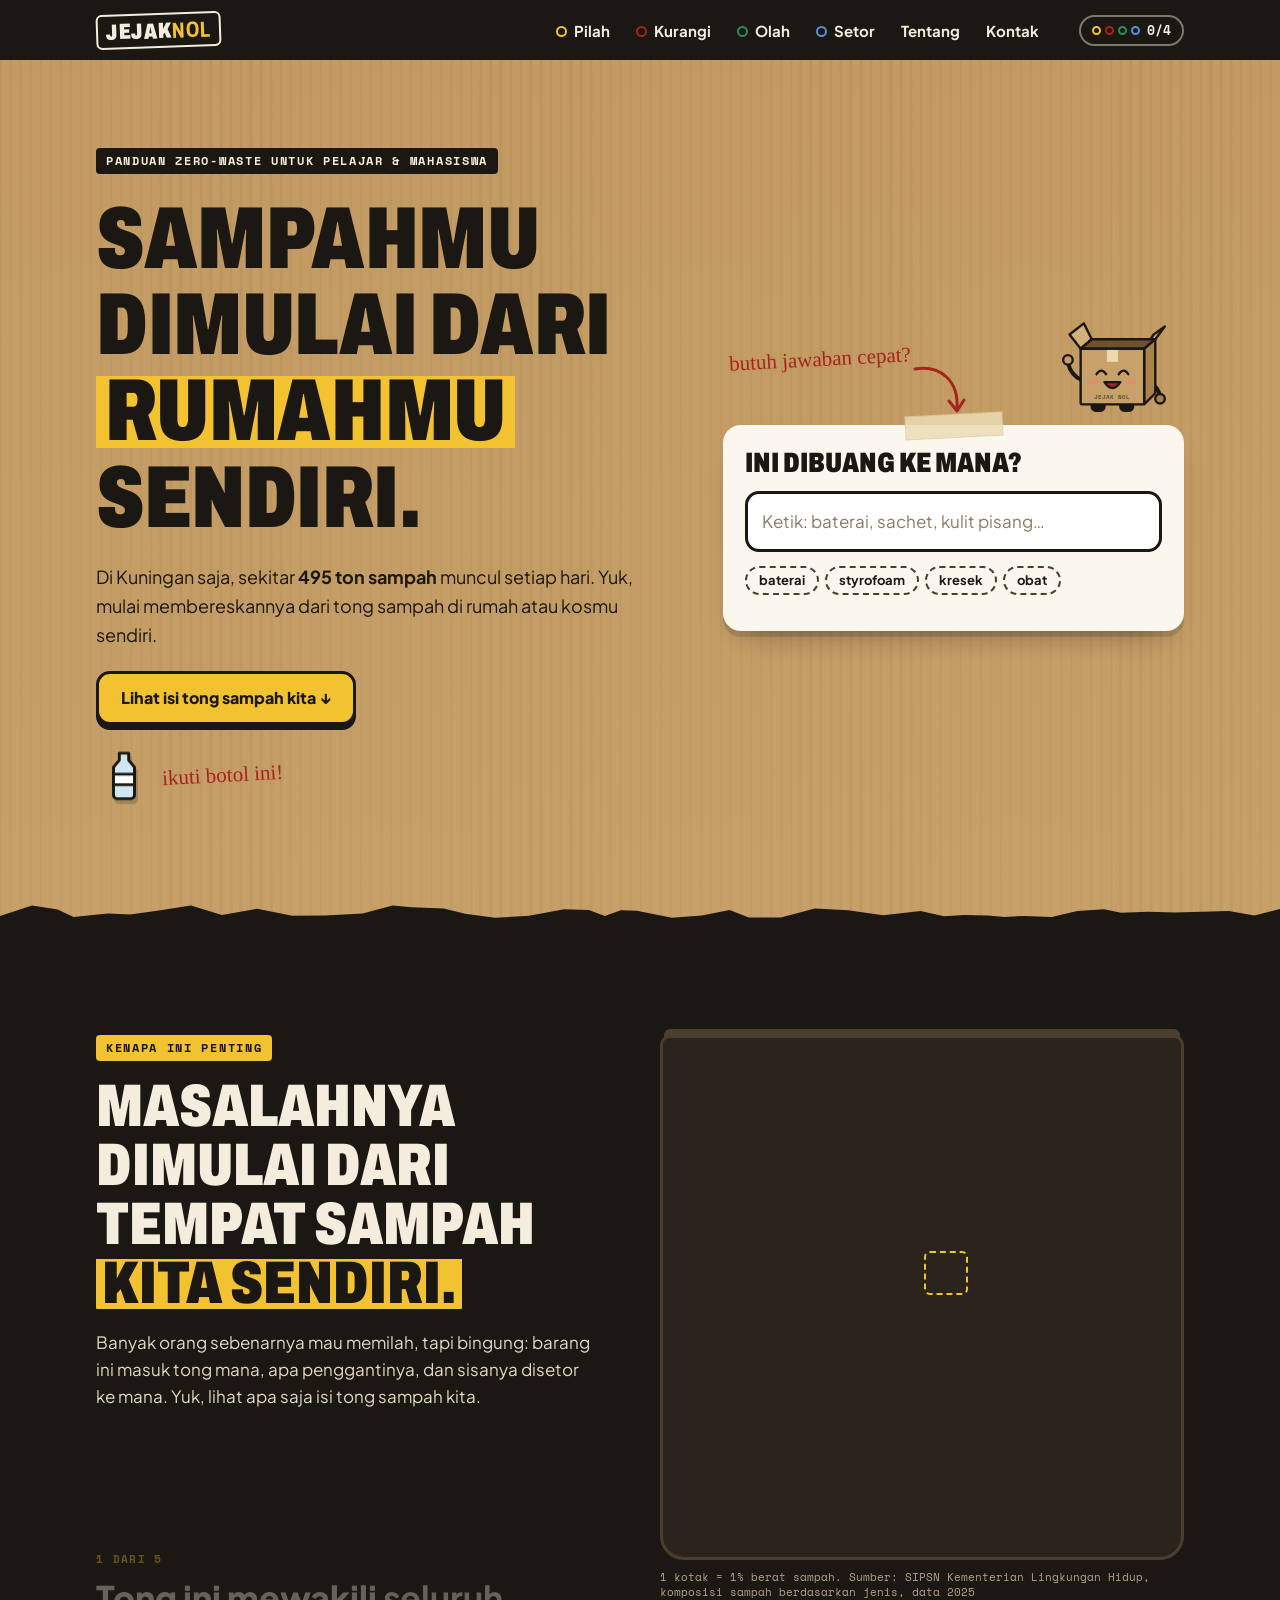
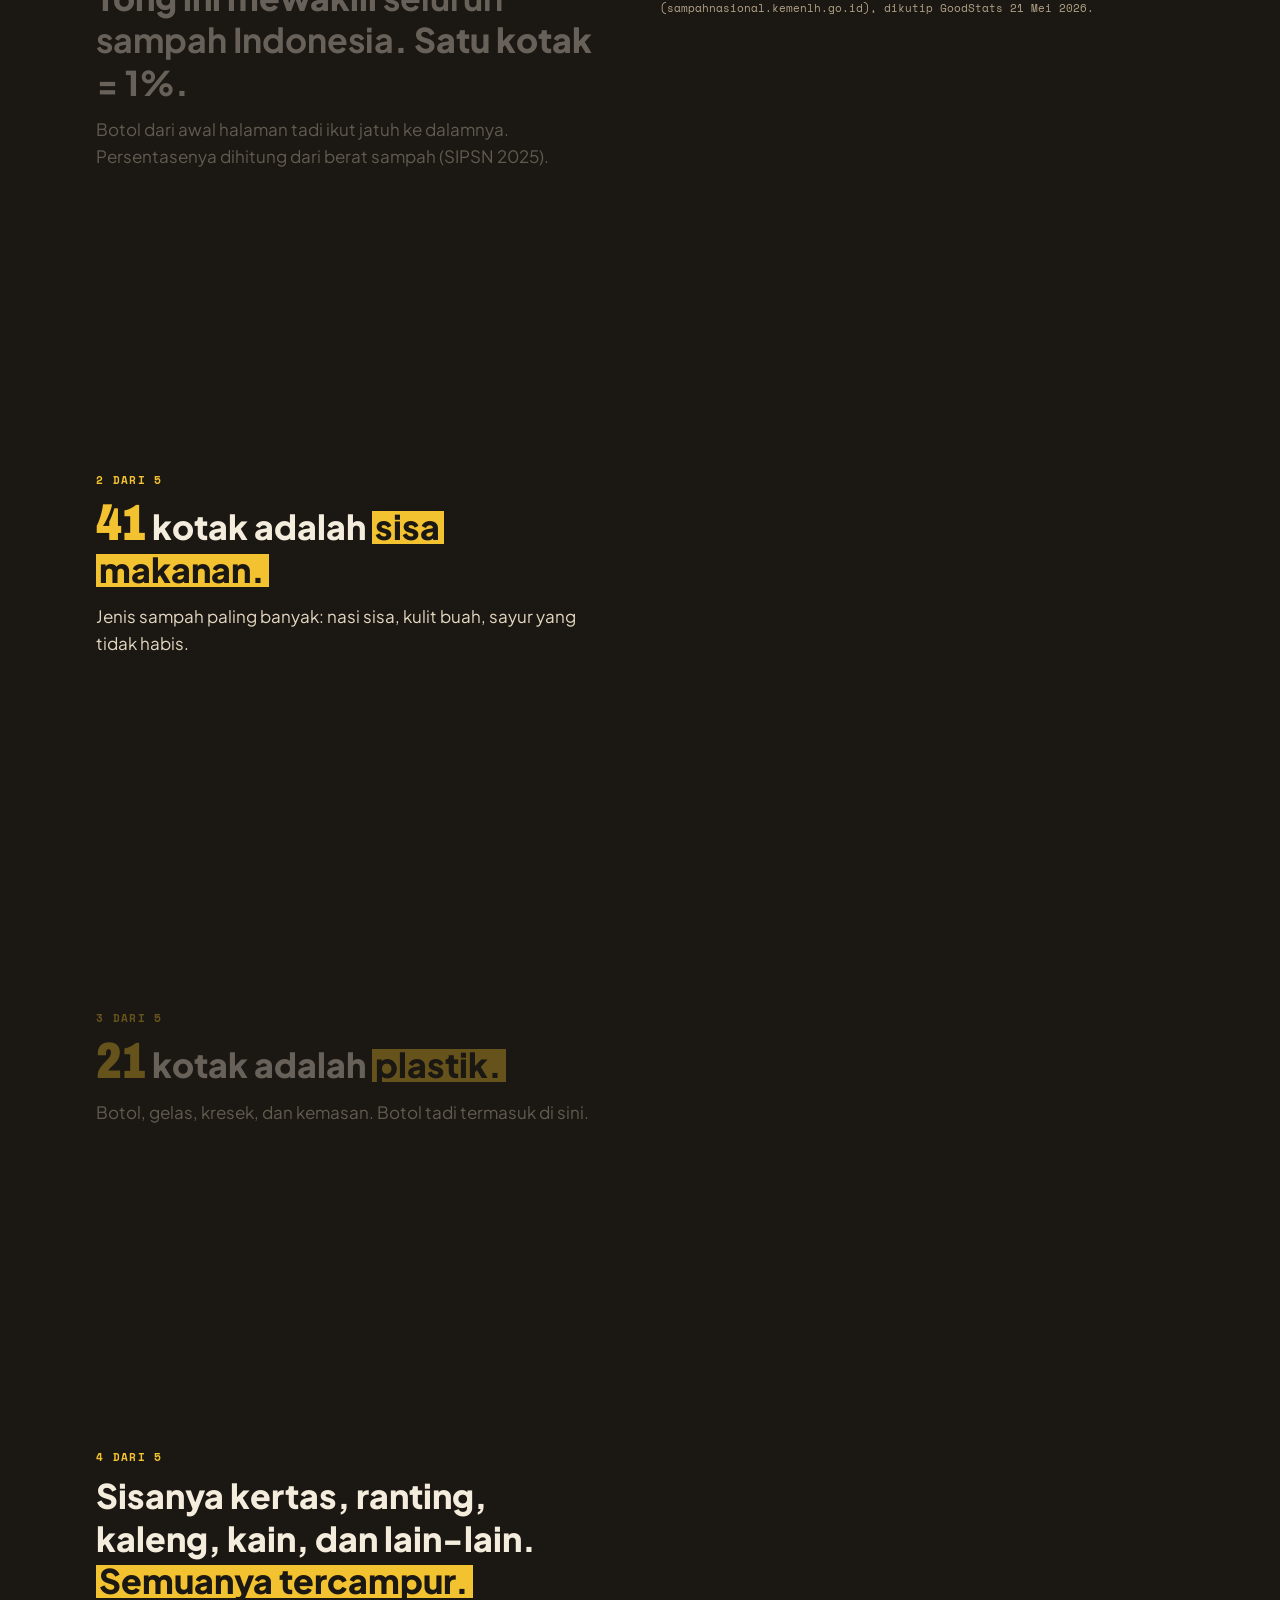
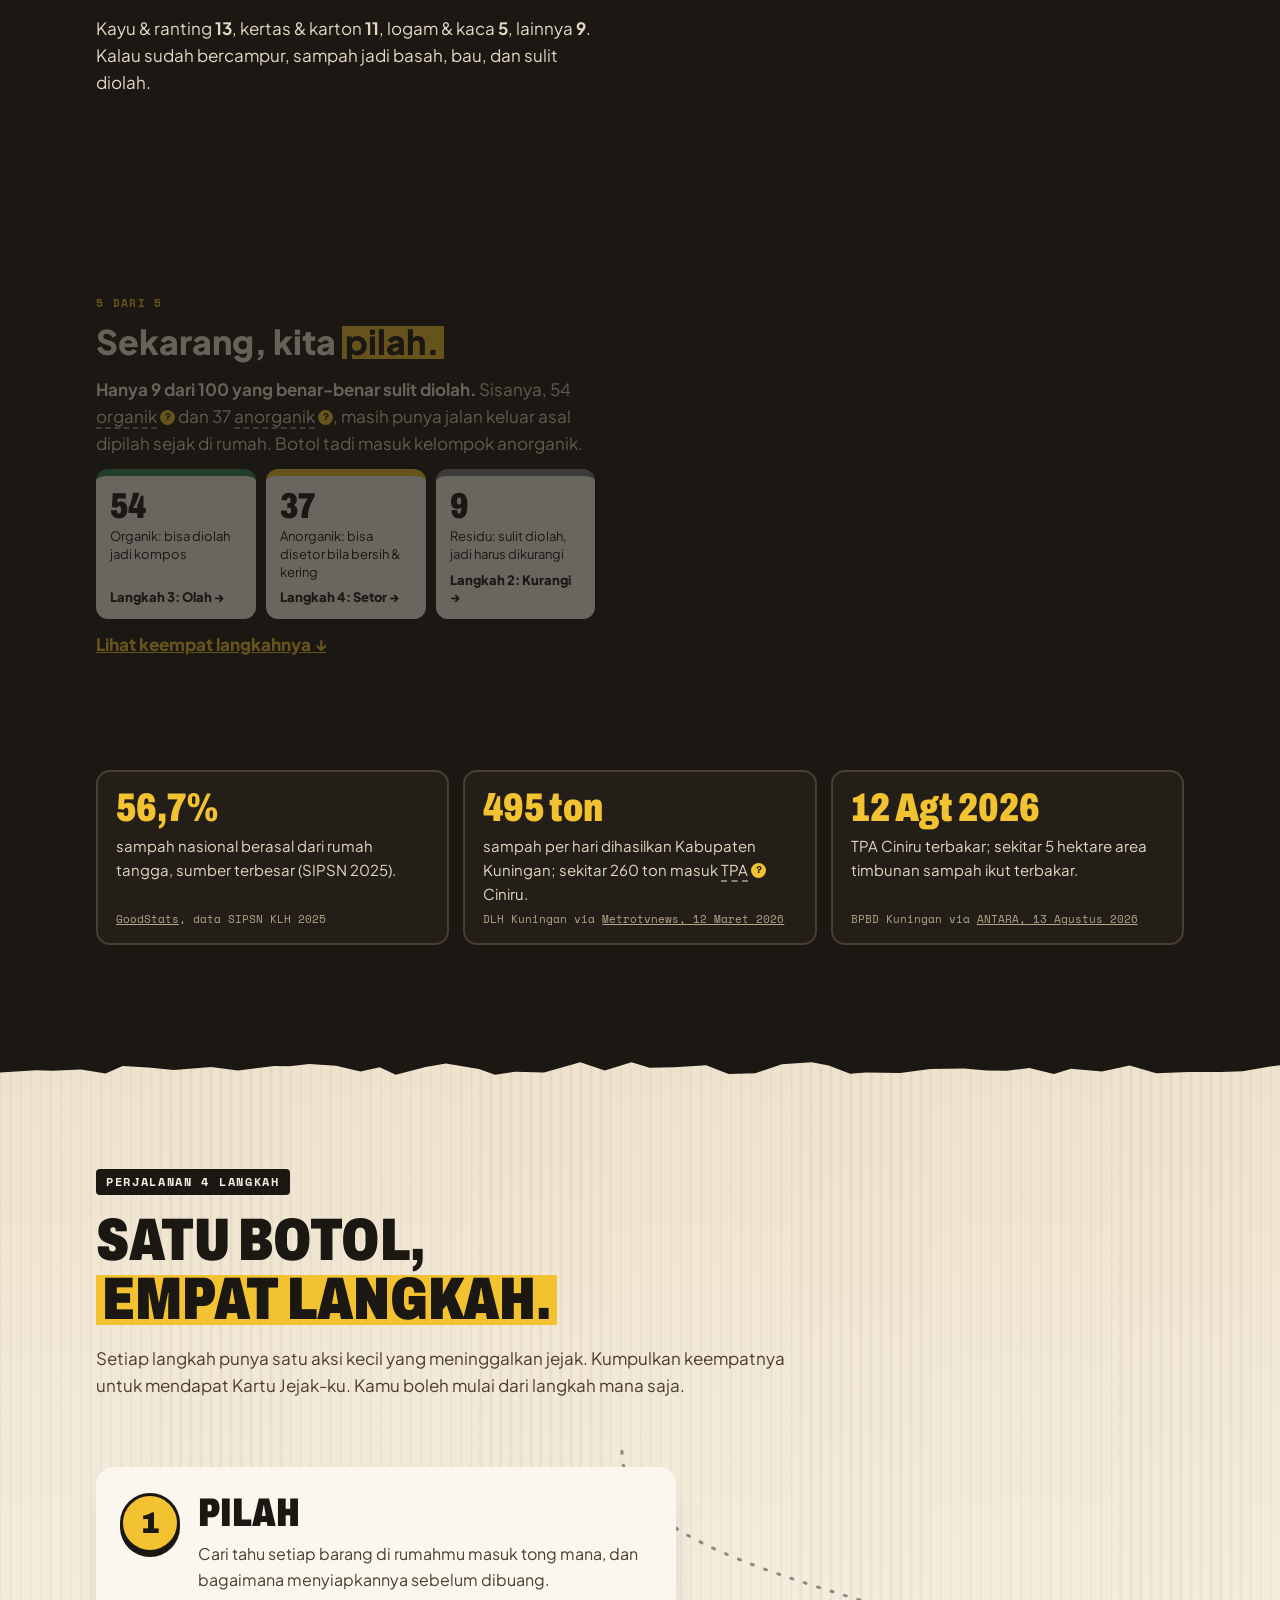
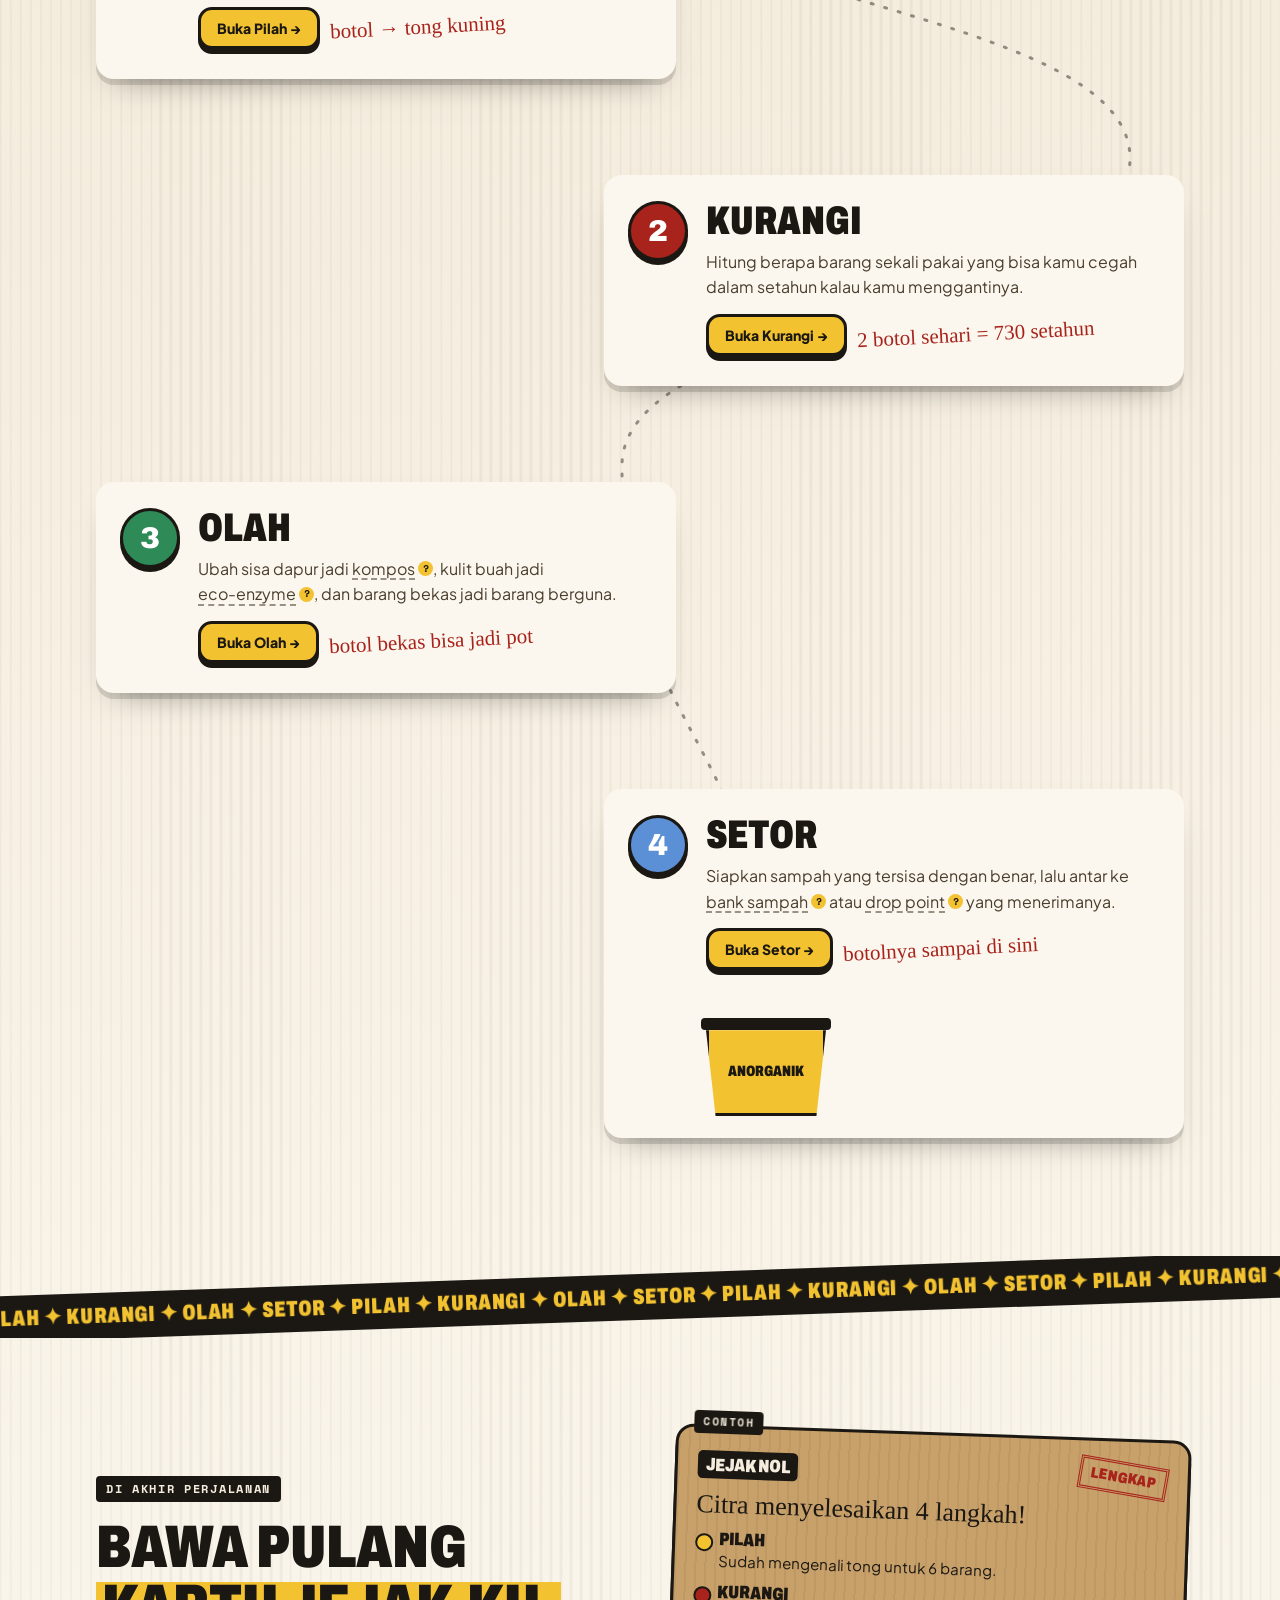
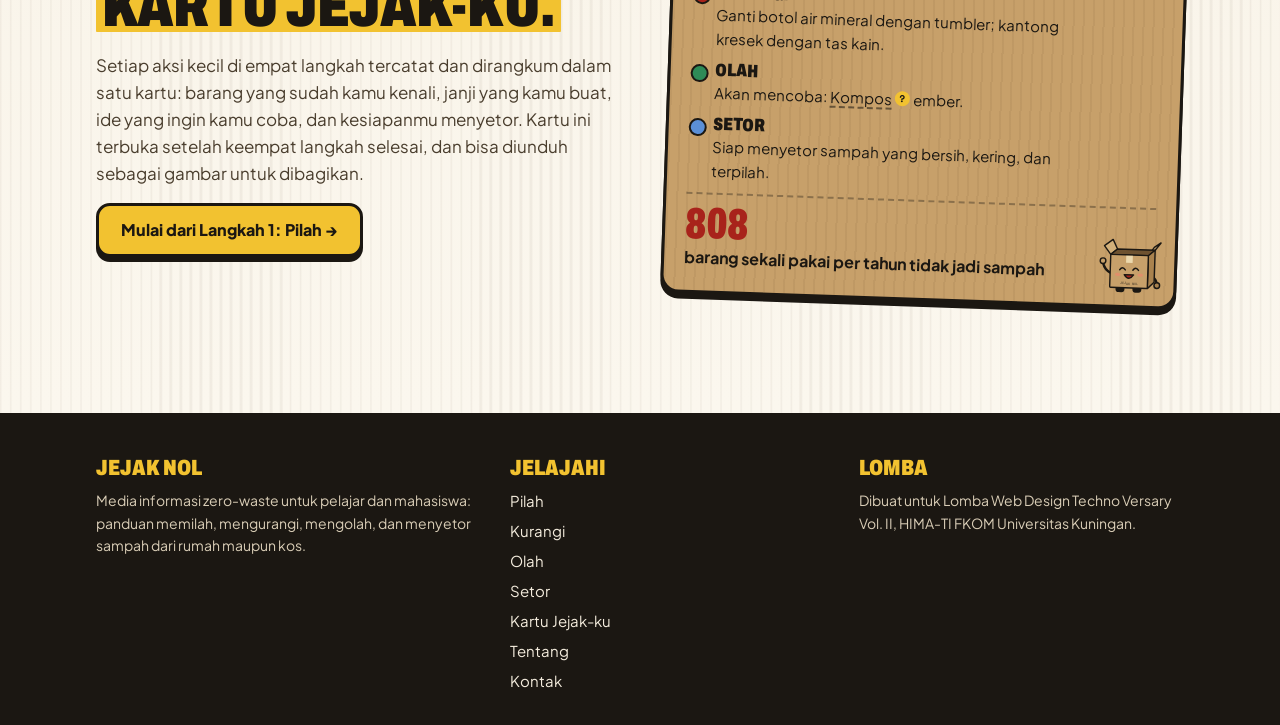
==== commit c3789b6a: "feat: initialize core CSS, modular JS data/components, and multi-step waste reduction views" ====
--- a/index.html
+++ b/index.html
@@ -45,10 +45,10 @@
         <div class="hero-teks">
           <span class="cap">Panduan zero-waste untuk pelajar &amp; mahasiswa</span>
           <h1>Sampahmu dimulai dari <mark class="stabilo">rumahmu</mark> sendiri.</h1>
-          <p class="pengantar">Setelah membaca halaman ini, kamu bisa paham masalah sampah dalam 10 detik, tahu 4
-            langkahnya, dan dapat jawaban cepat untuk satu barang di rumah atau kos.</p>
+          <p class="pengantar">Di Kuningan saja, sekitar <b>495 ton sampah</b> muncul setiap hari. Yuk, mulai
+            membereskannya dari tong sampah di rumah atau kosmu sendiri.</p>
           <div class="aksi-hero">
-            <a class="btn" href="#masalah">Gulir ke bawah ↓</a>
+            <a class="btn" href="#masalah">Lihat isi tong sampah kita ↓</a>
           </div>
           <span class="singgah-baris"><span class="singgah" data-singgah aria-hidden="true"></span><span
               class="coret">ikuti botol ini!</span></span>
--- a/assets/css/gaya.css
+++ b/assets/css/gaya.css
@@ -170,6 +170,18 @@
 .detail .label{font:700 11px/1 var(--f-mono);letter-spacing:.12em;text-transform:uppercase;color:var(--tinta-2)}
 .detail ol{margin:0;padding-left:20px}
 .detail .alt{border-top:2px dashed #CDBB98;padding-top:12px}
+/* lembar bawah (HP): penjelasan barang Jelajah ruangan */
+.tutup-lembar{display:none}
+@media (max-width:820px){
+  .jelajah-isi .detail{display:none}
+  .jelajah-isi .detail.lembar{display:flex;position:fixed;left:0;right:0;bottom:0;z-index:45;max-height:78vh;overflow:auto;margin:0;
+    border-radius:22px 22px 0 0;border:3px solid var(--tinta);border-bottom:0;box-shadow:0 -12px 40px rgba(27,23,18,.35);
+    padding:16px 18px calc(22px + env(safe-area-inset-bottom,0px));animation:naikLembar .3s cubic-bezier(.3,1.2,.5,1)}
+  .jelajah-isi .detail.lembar::before,.jelajah-isi .detail.lembar::after{display:none}
+  .detail.lembar .tutup-lembar{display:inline-flex;align-self:flex-end;background:var(--tinta);color:var(--kertas);border:0;border-radius:999px;padding:8px 14px;font:700 13px/1 var(--f-teks);cursor:pointer}
+  .lembar-latar{position:fixed;inset:0;z-index:44;background:rgba(27,23,18,.45);animation:muncul .2s both}
+}
+@keyframes naikLembar{from{transform:translateY(100%)}}
 
 /* ---------- kalkulator ---------- */
 .hitung{display:grid;grid-template-columns:minmax(0,1.05fr) minmax(0,1fr);gap:24px;align-items:start}
@@ -191,8 +203,23 @@
 .kebiasaan select,.tambah select{border:2px solid var(--tinta);border-radius:12px;background:#fff;padding:8px 10px;font-size:15px;max-width:100%}
 .hasil-baris{font-size:14px;color:var(--tinta-2)}
 .hasil-baris b{color:var(--tinta);font-variant-numeric:tabular-nums}
-.tambah{display:flex;flex-direction:column;gap:6px;padding-top:4px}
-.tambah label{font-weight:800;font-size:14px}
+.tambah{display:flex;flex-direction:column;gap:8px;padding-top:4px}
+.tambah label,.tambah-judul{font-weight:800;font-size:14px}
+/* chip "barang → pengganti": ketuk untuk menambah barang ke hitungan */
+.tambah-chip{display:flex;flex-wrap:wrap;gap:8px}
+.tambah-chip button{display:inline-flex;align-items:center;gap:8px;padding:6px 12px 6px 6px;border:2px dashed var(--tinta-2);border-radius:14px;background:#fff;
+  cursor:pointer;text-align:left;font:500 13px/1.25 var(--f-teks);color:var(--tinta-2)}
+.tambah-chip button:hover{border-style:solid;border-color:var(--tinta);background:var(--anorganik);color:var(--tinta)}
+.tambah-chip svg{width:30px;height:30px;flex:none}
+.tambah-chip b{display:block;color:var(--tinta);font-weight:800}
+/* bar hasil menempel di bawah layar HP selama mengisi kalkulator */
+.bar-hasil{display:none}
+@media (max-width:900px){
+  .bar-hasil{display:flex;align-items:center;gap:10px;position:sticky;bottom:calc(10px + env(safe-area-inset-bottom,0px));z-index:6;
+    padding:12px 64px 12px 16px;border-radius:16px;background:var(--tinta);color:var(--kertas);text-decoration:none;box-shadow:0 6px 20px rgba(27,23,18,.35);font-size:13px;line-height:1.25}
+  .bar-hasil b{font:900 28px/1 var(--f-judul);font-stretch:74%;color:var(--anorganik)}
+  .bar-lihat{margin-left:auto;font-weight:800;white-space:nowrap}
+}
 .panel-hasil{padding:26px 22px 22px;display:flex;flex-direction:column;gap:14px}
 .angka{font:900 clamp(68px,11vw,112px)/.85 var(--f-judul);font-stretch:66%;color:var(--stempel);font-variant-numeric:tabular-nums}
 .angka-sub{font-weight:800;font-size:17px;line-height:1.35}
@@ -213,6 +240,7 @@
 .kartu-jejak .kj-nama{font:400 26px/1.1 var(--f-coret)}
 .kartu-jejak .kj-angka{font:900 44px/.9 var(--f-judul);font-stretch:68%;color:var(--stempel)}
 .kartu-jejak .kj-kardi{position:absolute;right:12px;bottom:10px;width:64px}
+.kartu-jejak .kj-total{padding-right:72px} /* teks jumlah tidak tertutup gambar Kardi */
 .ringkas-lanjut{display:flex;flex-wrap:wrap;gap:10px;align-items:center}
 
 /* ---------- beranda ---------- */
@@ -233,14 +261,28 @@
 .anotasi svg{width:58px;height:54px;margin-top:16px;overflow:visible}
 .panah{fill:none;stroke:var(--stempel);stroke-width:3;stroke-linecap:round;stroke-linejoin:round;stroke-dasharray:1;stroke-dashoffset:1;animation:gambarGaris 1s .7s ease-out forwards}
 .kardi-hero{position:absolute;right:16px;top:-108px;width:108px;z-index:2}
+/* HP: pencarian naik tepat di bawah judul supaya jalan pintasnya langsung terlihat di layar pertama */
+@media (max-width:860px){
+  .hero{padding-block:28px 64px}
+  .hero .isi{display:flex;flex-direction:column;align-items:stretch;gap:18px}
+  .hero-teks{display:contents}
+  .hero-teks .cap{order:0;align-self:flex-start}
+  .hero h1{order:1;font-size:clamp(40px,12vw,56px)}
+  .hero .cari{order:2;margin-top:44px}
+  .hero .pengantar{order:3;font-size:16px}
+  .aksi-hero{order:4}
+  .hero .singgah-baris{order:5}
+  .hero .anotasi{display:none}
+  .kardi-hero{width:64px;top:-62px;right:10px}
+}
 /* cerita Beranda (scrollytelling): tong menempel, teks bergulir per tahap */
 .cerita{display:grid;grid-template-columns:minmax(0,1fr) minmax(0,1.05fr);column-gap:clamp(28px,5vw,64px);align-items:start}
 .cerita-teks{grid-column:1;grid-row:1}
 .cerita-panggung{grid-column:2;grid-row:1;position:sticky;top:max(84px,calc(50vh - 250px));z-index:3}
-.cerita-teks .kepala-bagian{min-height:46vh;justify-content:center;margin-bottom:0}
-.tahap{min-height:70vh;display:flex;flex-direction:column;justify-content:center;gap:12px;opacity:.35;transition:opacity .4s}
+.cerita-teks .kepala-bagian{min-height:40vh;justify-content:center;margin-bottom:0}
+.tahap{min-height:56vh;display:flex;flex-direction:column;justify-content:center;gap:12px;opacity:.35;transition:opacity .4s}
 .tahap.aktif{opacity:1}
-.tahap:last-child{min-height:80vh}
+.tahap:last-child{min-height:66vh}
 .tahap .label{font:700 11px/1 var(--f-mono);letter-spacing:.12em;text-transform:uppercase;color:var(--anorganik)}
 .tahap p{font-size:17px;max-width:44ch;color:#E3D7C1}
 .tahap .tahap-besar{font:800 clamp(24px,2.8vw,34px)/1.25 var(--f-teks);color:var(--kertas);max-width:22ch}
@@ -274,7 +316,13 @@
   .cerita-titik{display:flex;gap:6px}
   .cerita-titik span{width:9px;height:9px;border-radius:50%;background:#4A3E2E}
   .cerita-titik span.kini{background:var(--anorganik);width:22px;border-radius:5px}
-}
+  .tahap.aktif{animation:muncul .3s both}
+  .cerita-ajak{order:4;font:400 12px/1.4 var(--f-mono);color:#B3A388;text-align:center;margin-top:-6px}
+  .cerita-kontrol .berdenyut{animation:denyut 1.4s ease-in-out infinite}
+  @keyframes denyut{50%{box-shadow:0 4px 0 var(--tinta),0 0 0 7px rgba(242,194,48,.35)}}
+}
+.cerita-ajak{display:none}
+@media (max-width:860px){.cerita-ajak:not([hidden]){display:block}}
 
 .t100-tong{background:#2A241C;border:3px solid #4A3E2E;border-radius:10px 10px 24px 24px;padding:clamp(8px,1.6vw,16px);box-shadow:0 -10px 0 -4px #4A3E2E}
 .t100-grid{display:grid;grid-template-columns:repeat(10,minmax(0,1fr));gap:clamp(3px,.5vw,5px)}
@@ -345,6 +393,34 @@
 .mitos .lbl{font:700 11px/1 var(--f-mono);letter-spacing:.12em;text-transform:uppercase}
 .mitos .lbl.salah{color:var(--stempel)}
 .gelap .mitos article{color:var(--tinta)}
+/* kuis mitos atau fakta */
+.mitos .kuis .m{text-decoration:none}
+.mitos .kuis.terjawab[data-jenis="mitos"] .m{text-decoration:line-through;text-decoration-color:var(--stempel);text-decoration-thickness:3px}
+.kuis-tombol{display:grid;grid-template-columns:1fr 1fr;gap:10px}
+.kuis-tombol button{border:3px solid var(--tinta);border-radius:999px;padding:11px 10px;font:800 15px/1 var(--f-teks);background:#fff;color:var(--tinta);cursor:pointer;box-shadow:0 4px 0 var(--tinta);transition:transform .15s}
+.kuis-tombol button:not(:disabled):hover{transform:translateY(-2px);background:var(--anorganik)}
+.kuis-tombol button:disabled{cursor:default;opacity:.45;box-shadow:none}
+.kuis-tombol button.dipilih{opacity:1}
+.kuis.tepat .kuis-tombol button.dipilih{background:#CFE8D8;border-color:var(--organik)}
+.kuis.keliru .kuis-tombol button.dipilih{background:#F3C9C2;border-color:var(--stempel)}
+.kuis-jawab{display:flex;flex-direction:column;gap:8px;padding-top:10px;border-top:2px dashed var(--garis);animation:muncul .3s both}
+.kuis-jawab .hasil{font-size:12px}
+.kuis.tepat .kuis-jawab .hasil{color:var(--organik)}
+.kuis.keliru .kuis-jawab .hasil{color:var(--stempel)}
+.kuis.tepat{box-shadow:0 6px 0 var(--organik)}
+.kuis.keliru{box-shadow:0 6px 0 var(--stempel)}
+.kuis-skor{font:700 13px/1.3 var(--f-mono);letter-spacing:.04em;color:var(--anorganik)}
+/* galeri daur ulang: 2 kolom ringkas di HP */
+@media (max-width:560px){
+  #daftar-diy{grid-template-columns:repeat(2,minmax(0,1fr));gap:10px}
+  #daftar-diy .kartu-isi{padding:18px 12px 12px;gap:8px}
+  #daftar-diy .kartu-isi svg.ilus{width:44px;height:44px}
+  #daftar-diy .kartu-isi h3{font-size:19px}
+  #daftar-diy .meta{gap:4px}
+  #daftar-diy .meta span{font-size:9px;padding:4px 6px}
+  #daftar-diy .simpan-ide{font-size:12px;padding:8px 10px;width:100%}
+  #daftar-diy details{font-size:13px}
+}
 
 /* ---------- pilah ---------- */
 .kartu-tong{border-radius:18px;overflow:hidden;background:var(--kertas-2);box-shadow:0 6px 0 rgba(27,23,18,.14);display:flex;flex-direction:column}
@@ -363,12 +439,25 @@
 .grid-4{display:grid;grid-template-columns:repeat(4,minmax(0,1fr));gap:18px}
 @media (max-width:1000px){.grid-4{grid-template-columns:repeat(2,minmax(0,1fr))}}
 @media (max-width:560px){.grid-4{grid-template-columns:1fr}}
-.plastik{display:grid;grid-template-columns:repeat(auto-fill,minmax(220px,1fr));gap:14px}
-.plastik article{display:grid;grid-template-columns:auto 1fr;gap:4px 14px;align-items:start;padding:16px;border-radius:16px;background:var(--kertas-2);border:2px solid var(--garis)}
-.plastik .segitiga{grid-row:span 3;width:58px;height:58px}
+.plastik{display:grid;grid-template-columns:repeat(auto-fill,minmax(220px,1fr));gap:12px}
+.plastik article{display:grid;grid-template-columns:auto minmax(0,1fr);gap:8px 12px;align-items:start;padding:14px;border-radius:16px;background:var(--kertas-2);border:2px solid var(--garis);border-left-width:6px}
+.plastik article{min-width:0}
+.plastik .pl-umum{border-left-color:#2E8B57}.plastik .pl-terbatas{border-left-color:#E0A800}.plastik .pl-sulit{border-left-color:var(--b3)}
+.plastik .segitiga{width:50px;height:50px}
+.plastik .pl-isi{display:flex;flex-direction:column;gap:3px;min-width:0}
 .plastik b{font:900 24px/1 var(--f-judul);font-stretch:74%}
-.plastik p{font-size:14px;color:var(--tinta-2)}
-.plastik .st{justify-self:start}
+.plastik p{font-size:14px;color:var(--tinta);line-height:1.35}
+.plastik small{font:400 11px/1.3 var(--f-mono);color:var(--tinta-2)}
+.plastik .st{grid-column:1 / -1;justify-self:start}
+@media (max-width:560px){
+  .plastik{grid-template-columns:repeat(2,minmax(0,1fr));gap:10px}
+  .plastik article{grid-template-columns:1fr;padding:12px 10px}
+  .plastik .segitiga{width:40px;height:40px}
+  .plastik p{font-size:13px}
+  .plastik .st{font-size:10px}
+}
+/* petunjuk keyboard hanya relevan di perangkat dengan keyboard/mouse */
+@media (hover:none),(max-width:860px){.hanya-desktop{display:none}}
 .st-umum{background:#CFE8D8}.st-terbatas{background:#FBE7A6}.st-sulit{background:#F3C9C2}
 
 /* ---------- setor ---------- */
@@ -467,7 +556,15 @@
 .jalan-garis path{fill:none;stroke:var(--tinta);stroke-width:3;stroke-dasharray:2 12;stroke-linecap:round;opacity:.45}
 .henti{position:relative;z-index:1;width:min(580px,100%);padding:26px 24px 22px;display:grid;grid-template-columns:auto minmax(0,1fr);gap:8px 18px;align-items:start}
 .henti.kanan{align-self:flex-end}
-@media (max-width:700px){.henti{width:94%}}
+@media (max-width:700px){
+  /* HP: kartu 4 langkah selebar layar dan lebih ringkas */
+  .jalan{gap:40px}
+  .jalan .henti{width:100%;padding:18px 16px 16px;gap:6px 14px;align-items:center}
+  .jalan .henti .bulat{width:44px;height:44px;grid-row:auto;font-size:20px}
+  .jalan .henti p{font-size:15px;grid-column:1 / -1}
+  .jalan .henti .aksi{grid-column:1 / -1}
+  .jalan .henti .tong-mini{grid-column:1 / -1;justify-self:center}
+}
 .henti .bulat{grid-row:span 4;width:60px;height:60px;border-radius:50%;background:var(--w);border:3px solid var(--tinta);display:grid;place-items:center;
   font:900 30px/1 var(--f-judul);box-shadow:0 4px 0 var(--tinta)}
 .henti.putih-teks .bulat{color:#fff}
@@ -796,3 +893,43 @@
 .kartu-tong.buka .contoh .lebih{display:inline-flex;animation:muncul .3s both}
 .contoh-buka{align-self:flex-start;background:none;border:2px solid var(--tinta);border-radius:999px;padding:7px 14px;font:800 13px/1 var(--f-teks);color:var(--tinta);cursor:pointer}
 .contoh-buka:hover{background:var(--anorganik)}
+
+/* ---------- penyesuaian HP (audit UI/UX 16 Nov) ---------- */
+@media (max-width:700px){.panduan svg.ilus{display:none}} /* gambar proses sudah ada, ikon besar cukup di desktop */
+/* Setor: tiap jalur ditata atas-bawah supaya panah tidak patah ke baris baru */
+@media (max-width:640px){
+  .j-baris{flex-direction:column;align-items:stretch;gap:4px;padding:10px;border:2px dashed var(--garis);border-radius:14px}
+  .j-node:first-child{min-width:0}
+  .j-panah{width:4px;height:22px;align-self:center;background:repeating-linear-gradient(180deg,var(--tinta) 0 6px,transparent 6px 10px)}
+  .j-panah::after{right:auto;left:-5px;top:auto;bottom:-7px;border:7px solid transparent;border-top-color:var(--tinta);border-bottom:0}
+  .j-panah i{top:0;left:-4px;animation-name:jalanTitikBawah}
+}
+@keyframes jalanTitikBawah{from{top:-4px}to{top:calc(100% - 8px)}}
+/* Kardi di HP: lebih kecil dan lebih ke pojok supaya tidak menutupi tombol atau teks */
+@media (max-width:640px){
+  .teman{right:calc(6px + env(safe-area-inset-right,0px));bottom:calc(6px + env(safe-area-inset-bottom,0px))}
+  .teman-badan{width:44px}
+}
+
+/* "Lompat ke:" di kepala halaman langkah */
+.lompat{display:flex;flex-wrap:wrap;align-items:center;gap:6px}
+.lompat span{font:700 11px/1 var(--f-mono);letter-spacing:.1em;text-transform:uppercase;color:var(--tinta-2);margin-right:2px}
+.lompat a{font:700 13px/1 var(--f-teks);text-decoration:none;padding:7px 11px;border-radius:999px;border:2px solid var(--tinta);background:var(--kertas-2)}
+.lompat a:hover{background:var(--anorganik)}
+/* tombol kembali ke atas */
+.ke-atas{position:fixed;left:calc(16px + env(safe-area-inset-left,0px));bottom:calc(16px + env(safe-area-inset-bottom,0px));z-index:14;
+  width:44px;height:44px;border-radius:50%;display:grid;place-items:center;background:var(--tinta);color:var(--kertas);text-decoration:none;
+  font:800 20px/1 var(--f-teks);box-shadow:0 4px 0 rgba(27,23,18,.25);animation:muncul .25s both}
+.ke-atas[hidden]{display:none}
+@media (max-width:900px){.ke-atas{left:auto;right:calc(8px + env(safe-area-inset-right,0px));bottom:calc(74px + env(safe-area-inset-bottom,0px));width:40px;height:40px;font-size:18px}}
+/* chip progres jejak di header */
+.progres-jejak{display:inline-flex;align-items:center;gap:7px;margin-left:12px;padding:7px 11px;border-radius:999px;border:2px solid rgba(244,236,221,.45);
+  color:var(--kertas);text-decoration:none;font:700 13px/1 var(--f-mono)}
+.progres-jejak:hover{border-color:var(--anorganik)}
+.pj-titik{display:flex;gap:4px}
+.pj-titik i{width:9px;height:9px;border-radius:50%;border:2px solid var(--w);box-sizing:border-box}
+.pj-titik i.penuh{background:var(--w)}
+@media (max-width:900px){
+  header.atas .isi > .progres-jejak{order:1;margin-left:auto}
+  header.atas .isi > .tombol-menu{order:2;margin-left:8px}
+}
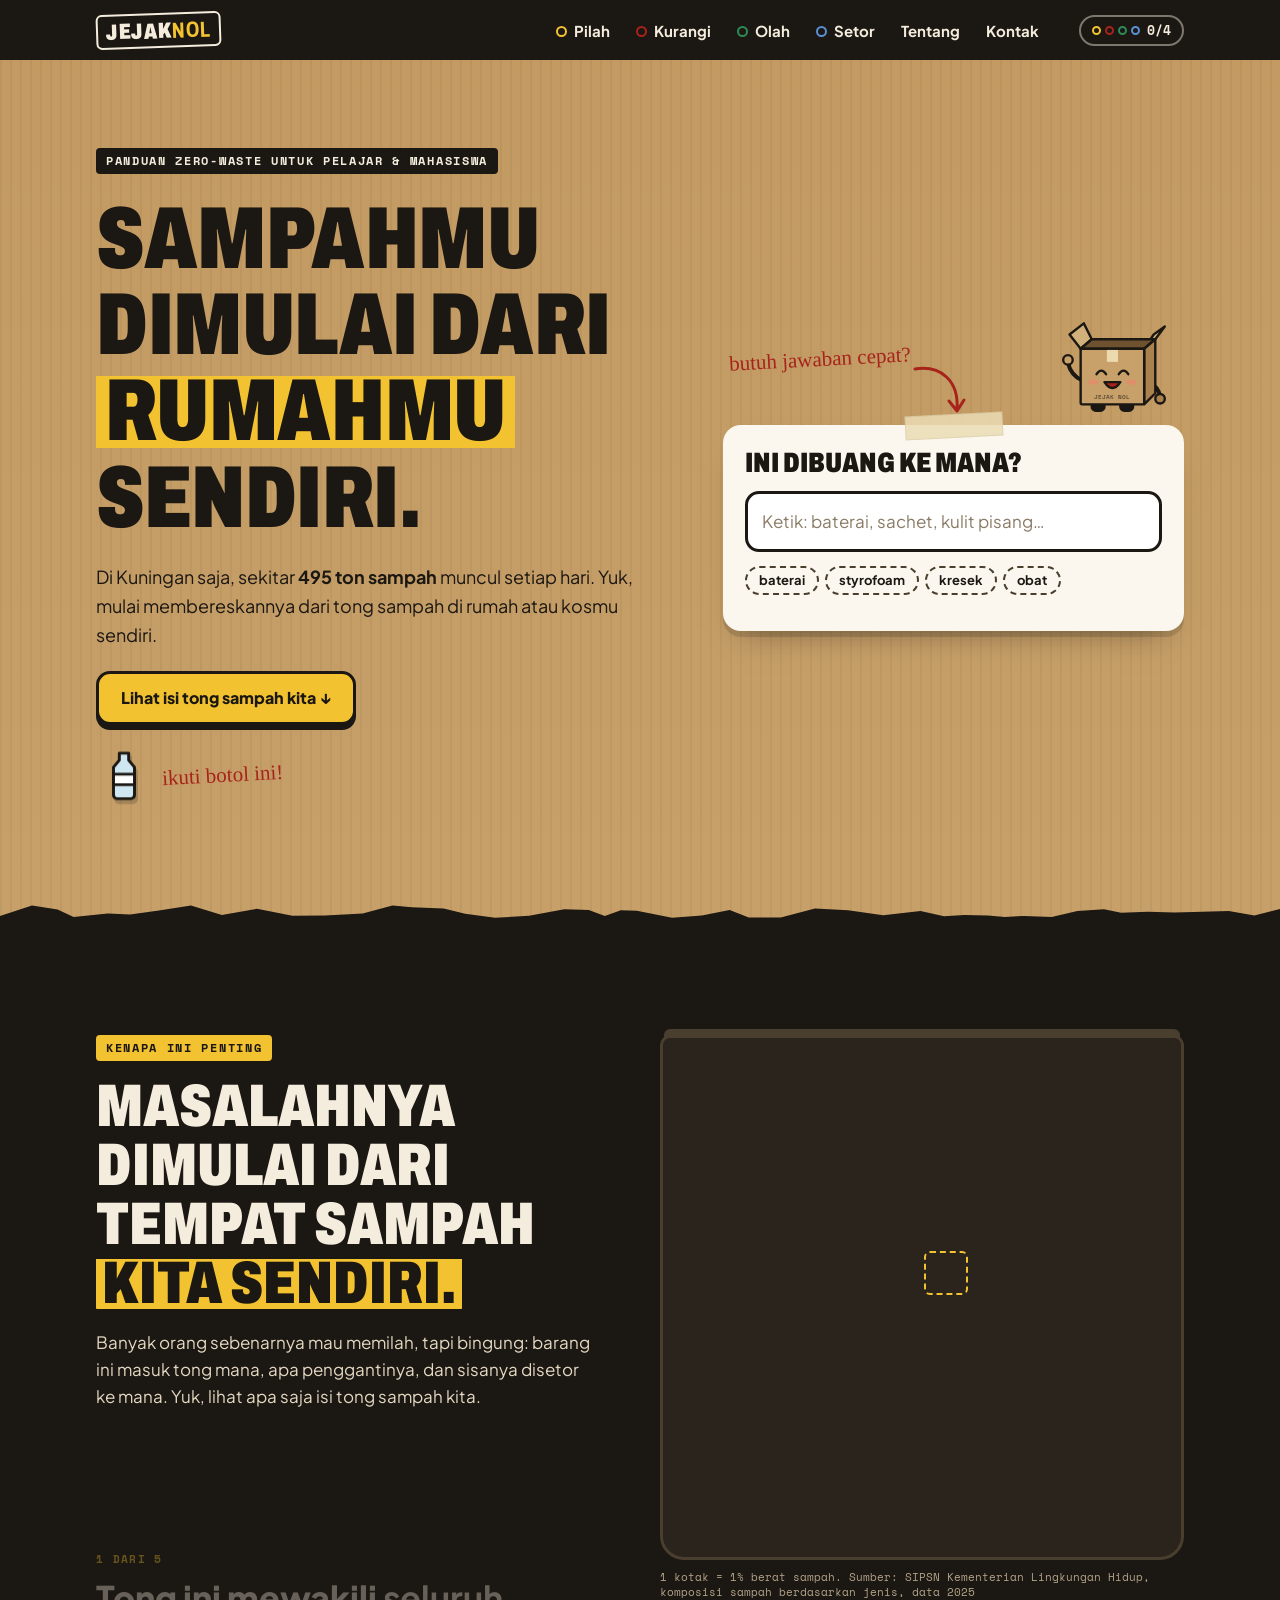
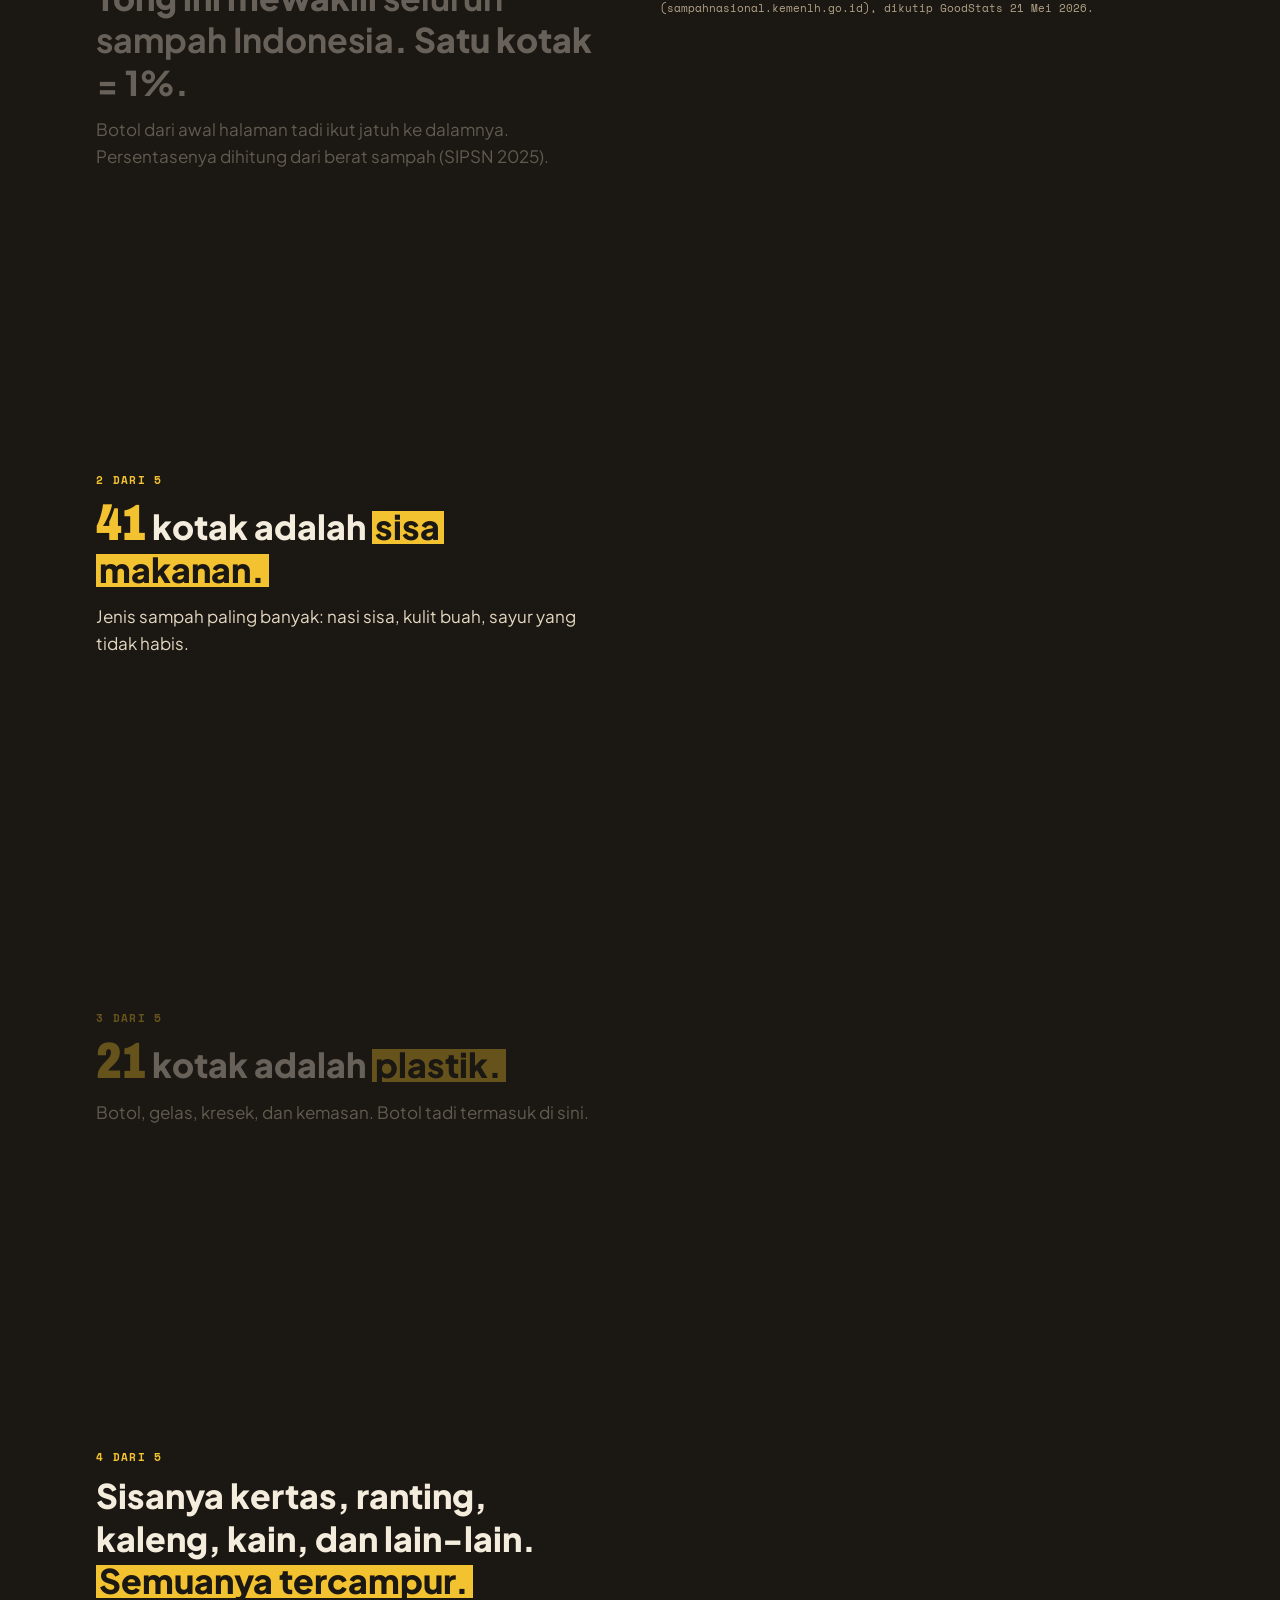
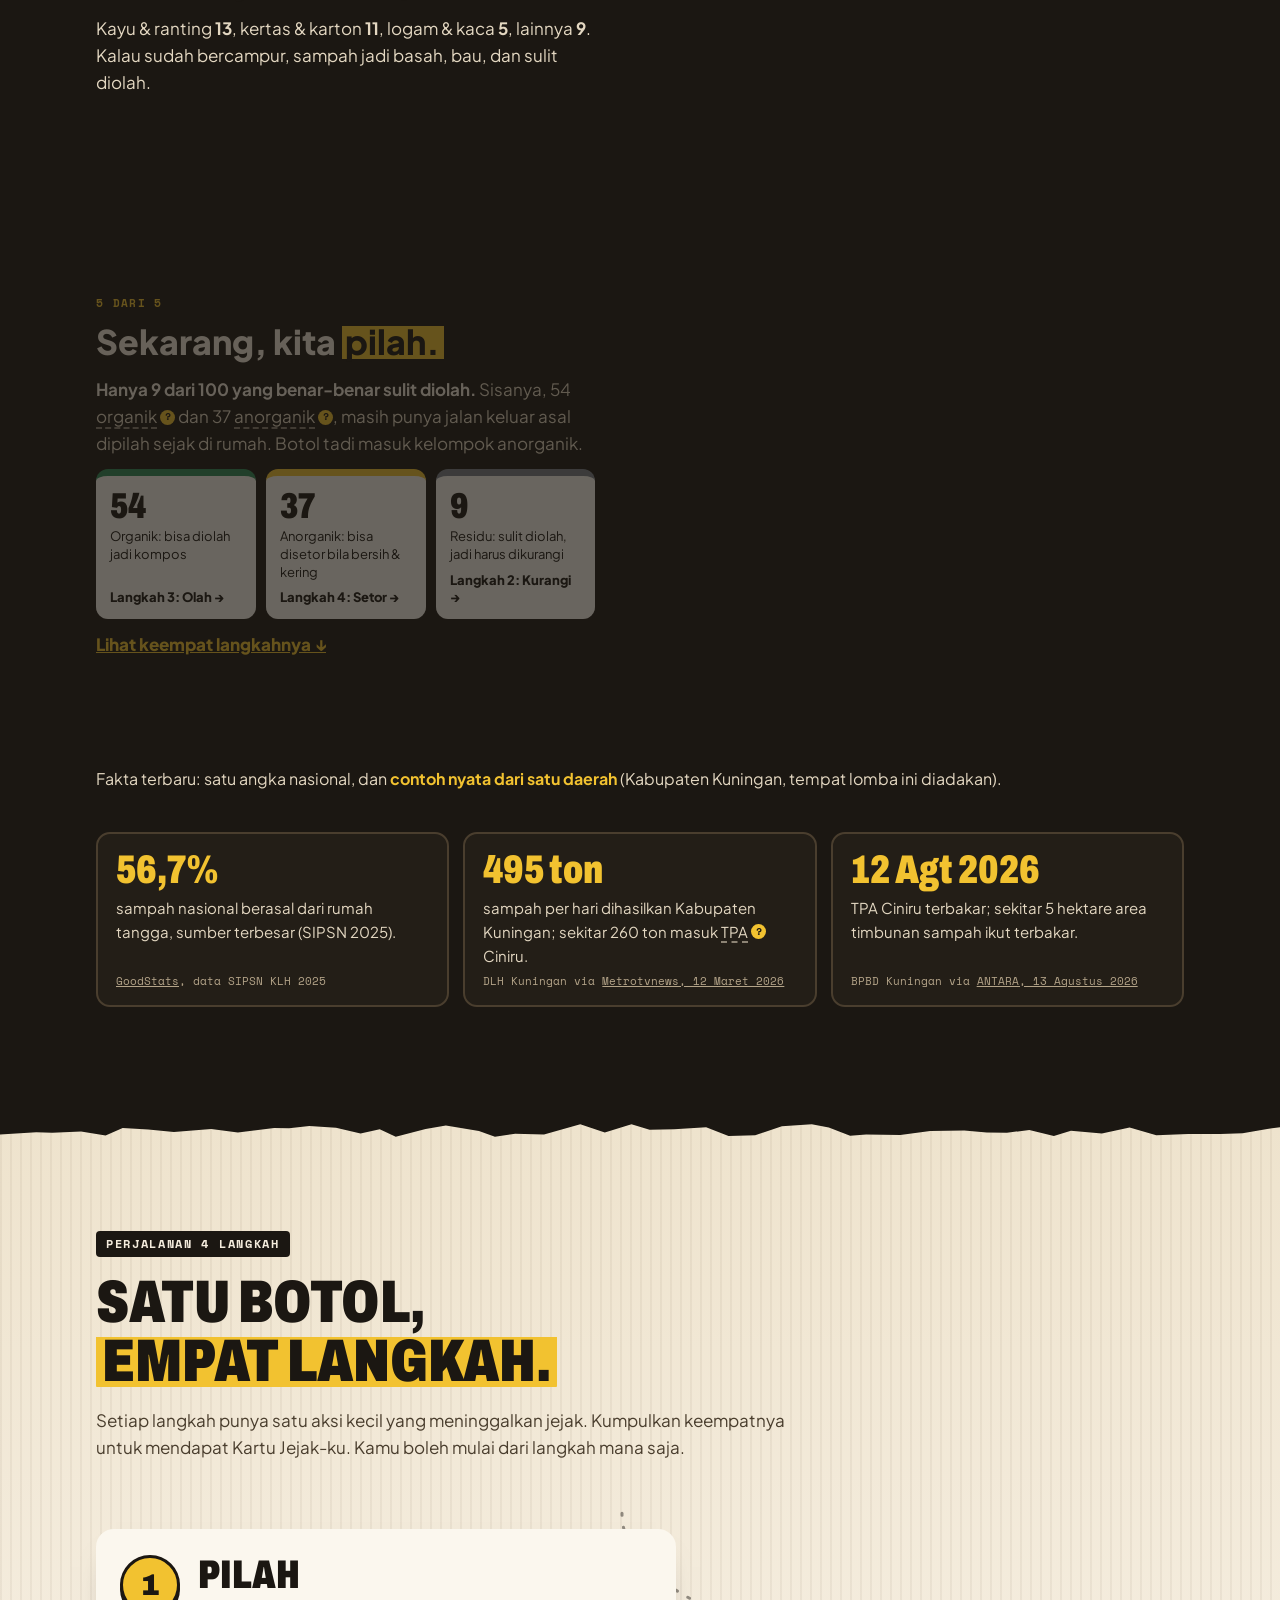
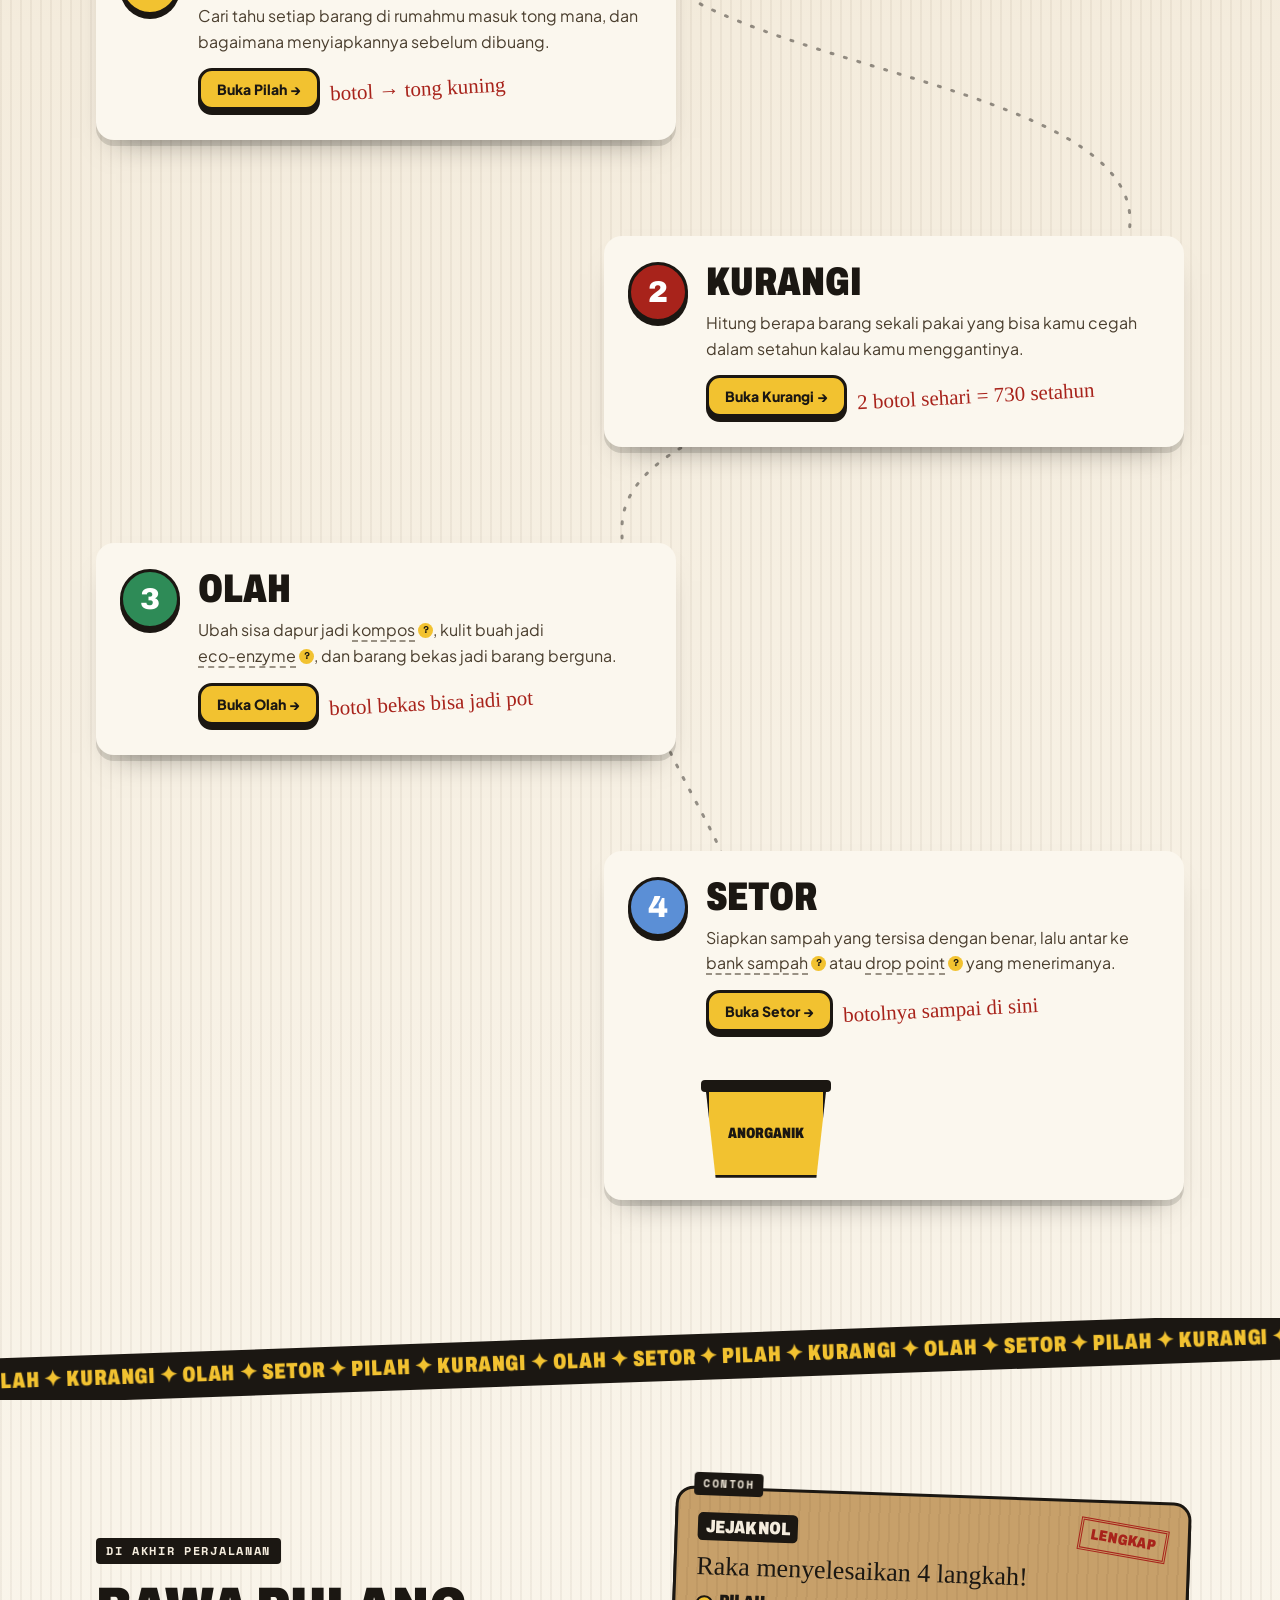
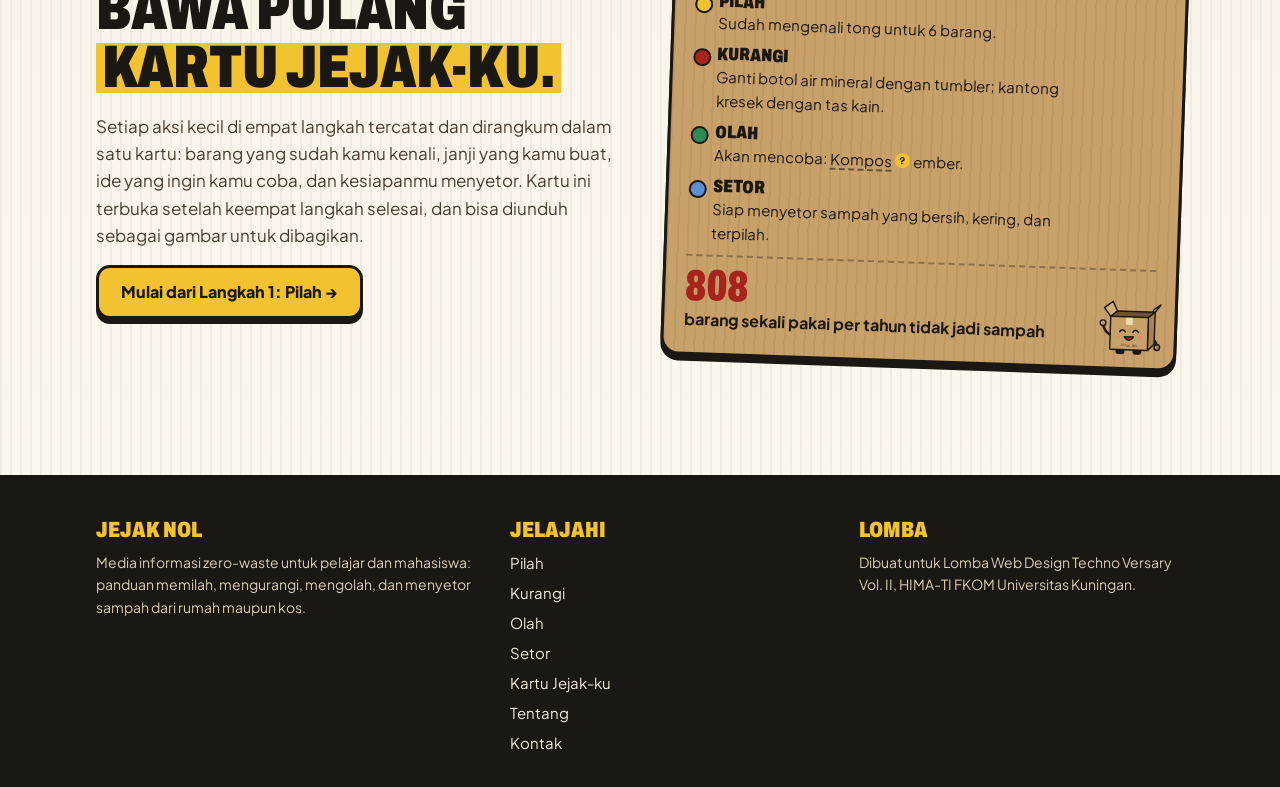
==== commit 3c69aa3f: "feat: add core assets, CSS styles, and multi-page application structure" ====
--- a/index.html
+++ b/index.html
@@ -121,6 +121,7 @@
         </div>
       </div>
       <div class="isi">
+        <p class="fakta-pengantar">Fakta terbaru: satu angka nasional, dan <b>contoh nyata dari satu daerah</b> (Kabupaten Kuningan, tempat lomba ini diadakan).</p>
         <div class="fakta-lokal" aria-label="Fakta sampah terbaru">
           <div><strong>56,7%</strong><span>sampah nasional berasal dari rumah tangga, sumber terbesar (SIPSN 2025).</span>
             <small><a href="https://goodstats.id/article/persentase-sumber-sampah-indonesia-2025-rumah-tangga-dominasi-timbulan-nasional-GR9A5" target="_blank" rel="noopener">GoodStats</a>, data SIPSN KLH 2025</small></div>
@@ -208,7 +209,7 @@
         <div class="contoh-kartu">
           <div class="kartu-jejak">
             <div class="kj-atas"><span class="kj-logo">Jejak Nol</span><span class="kj-cap">Lengkap</span></div>
-            <div class="kj-nama">Citra menyelesaikan 4 langkah!</div>
+            <div class="kj-nama">Raka menyelesaikan 4 langkah!</div>
             <div class="kj-baris" style="--w:var(--anorganik)"><span><b>Pilah</b>Sudah mengenali tong untuk 6
                 barang.</span></div>
             <div class="kj-baris" style="--w:var(--stempel)"><span><b>Kurangi</b>Ganti botol air mineral dengan tumbler;
--- a/assets/css/gaya.css
+++ b/assets/css/gaya.css
@@ -174,10 +174,10 @@
 .tutup-lembar{display:none}
 @media (max-width:820px){
   .jelajah-isi .detail{display:none}
-  .jelajah-isi .detail.lembar{display:flex;position:fixed;left:0;right:0;bottom:0;z-index:45;max-height:78vh;overflow:auto;margin:0;
+  .detail.lembar{display:flex;position:fixed;left:0;right:0;bottom:0;z-index:45;max-height:78vh;overflow:auto;margin:0;
     border-radius:22px 22px 0 0;border:3px solid var(--tinta);border-bottom:0;box-shadow:0 -12px 40px rgba(27,23,18,.35);
     padding:16px 18px calc(22px + env(safe-area-inset-bottom,0px));animation:naikLembar .3s cubic-bezier(.3,1.2,.5,1)}
-  .jelajah-isi .detail.lembar::before,.jelajah-isi .detail.lembar::after{display:none}
+  .detail.lembar::before,.detail.lembar::after{display:none}
   .detail.lembar .tutup-lembar{display:inline-flex;align-self:flex-end;background:var(--tinta);color:var(--kertas);border:0;border-radius:999px;padding:8px 14px;font:700 13px/1 var(--f-teks);cursor:pointer}
   .lembar-latar{position:fixed;inset:0;z-index:44;background:rgba(27,23,18,.45);animation:muncul .2s both}
 }
@@ -413,7 +413,8 @@
 /* galeri daur ulang: 2 kolom ringkas di HP */
 @media (max-width:560px){
   #daftar-diy{grid-template-columns:repeat(2,minmax(0,1fr));gap:10px}
-  #daftar-diy .kartu-isi{padding:18px 12px 12px;gap:8px}
+  #daftar-diy .kartu-isi{padding:14px 12px 12px;gap:8px}
+  #daftar-diy .selotip::before{display:none} /* tanpa selotip di HP supaya grid 2 kolom tidak terlalu ramai */
   #daftar-diy .kartu-isi svg.ilus{width:44px;height:44px}
   #daftar-diy .kartu-isi h3{font-size:19px}
   #daftar-diy .meta{gap:4px}
@@ -585,7 +586,15 @@
 .tong-mini .singgah{position:absolute;left:50%;top:calc(var(--botol) * -0.7);transform:translateX(-50%)}
 .botol-jalan.masuk{opacity:0;transition:opacity .2s}
 .hasil-akhir{display:grid;grid-template-columns:minmax(0,1fr) minmax(0,1fr);gap:clamp(24px,5vw,56px);align-items:center}
-@media (max-width:820px){.hasil-akhir{grid-template-columns:1fr}}
+@media (max-width:820px){
+  /* HP: tombol mulai pindah ke bawah contoh kartu, supaya pengunjung melihat hadiahnya dulu */
+  .hasil-akhir{display:flex;flex-direction:column;align-items:stretch;gap:18px}
+  .hasil-akhir > .kepala-bagian{display:contents}
+  .hasil-akhir > .kepala-bagian > *{align-self:flex-start}
+  .hasil-akhir .pengantar{order:1}
+  .hasil-akhir .contoh-kartu{order:2;align-self:stretch}
+  .hasil-akhir [data-lanjut]{order:3;margin-top:6px}
+}
 .contoh-kartu{position:relative;transform:rotate(2deg)}
 .contoh-kartu::after{content:"CONTOH";position:absolute;top:-14px;left:18px;font:700 11px/1 var(--f-mono);letter-spacing:.14em;background:var(--tinta);color:var(--kertas);padding:6px 9px;border-radius:4px}
 
@@ -900,9 +909,10 @@
 @media (max-width:640px){
   .j-baris{flex-direction:column;align-items:stretch;gap:4px;padding:10px;border:2px dashed var(--garis);border-radius:14px}
   .j-node:first-child{min-width:0}
-  .j-panah{width:4px;height:22px;align-self:center;background:repeating-linear-gradient(180deg,var(--tinta) 0 6px,transparent 6px 10px)}
-  .j-panah::after{right:auto;left:-5px;top:auto;bottom:-7px;border:7px solid transparent;border-top-color:var(--tinta);border-bottom:0}
-  .j-panah i{top:0;left:-4px;animation-name:jalanTitikBawah}
+  /* penghubung rapi: garis tipis di tengah + ujung panah, tanpa titik berjalan */
+  .j-panah{width:2px;height:16px;margin:2px 0 8px;align-self:center;background:var(--tinta-2)}
+  .j-panah::after{right:auto;left:50%;top:auto;bottom:-8px;transform:translateX(-50%);border:6px solid transparent;border-top:7px solid var(--tinta-2);border-bottom:0}
+  .j-panah i{display:none}
 }
 @keyframes jalanTitikBawah{from{top:-4px}to{top:calc(100% - 8px)}}
 /* Kardi di HP: lebih kecil dan lebih ke pojok supaya tidak menutupi tombol atau teks */
@@ -933,3 +943,123 @@
   header.atas .isi > .progres-jejak{order:1;margin-left:auto}
   header.atas .isi > .tombol-menu{order:2;margin-left:8px}
 }
+
+/* ---------- Olah: kartu panduan (desktop 2 kolom; HP bertumpuk seperti sebelumnya) ---------- */
+#daftar-panduan{gap:0!important}
+.tab-map{gap:6px;margin:0 0 -3px 0;position:relative;z-index:2}
+.tab-map button{display:inline-flex;align-items:center;gap:8px;border-radius:14px 14px 0 0;border:3px solid var(--tinta);border-bottom:0;background:#E9DCC2;color:var(--tinta);padding:10px 18px 12px}
+.tab-map button svg{width:24px;height:24px}
+.tab-map button[aria-selected="true"]{background:var(--kertas-2);color:var(--tinta);padding-bottom:15px}
+.panduan{position:relative;display:flex;flex-direction:column;gap:18px;padding:22px 24px 18px;border:3px solid var(--tinta);border-top-left-radius:0}
+.panduan-kepala{display:flex;align-items:flex-start;justify-content:space-between;gap:16px;flex-wrap:wrap;padding-bottom:16px;border-bottom:2px dashed var(--garis)}
+.panduan-judul{display:flex;flex-direction:column;gap:8px}
+.panduan-kepala .simpan-ide{flex:none}
+.panduan-badan{display:grid;grid-template-columns:minmax(0,.92fr) minmax(0,1.08fr);gap:28px;align-items:start}
+.panduan-kanan{display:flex;flex-direction:column;gap:18px}
+.panduan .bahan-chip{list-style:none;padding:0;display:flex;flex-direction:row;flex-wrap:wrap;gap:6px}
+.panduan .bahan-chip li{padding:6px 12px;border-radius:999px;background:var(--kertas);border:2px solid var(--garis);font-size:14px;font-weight:600;line-height:1.3}
+.panduan .blok-langkah ol{gap:2px}
+.panduan .blok-langkah li{padding:5px 8px;margin-left:-8px;border-radius:8px;transition:background-color .35s,box-shadow .35s}
+.panduan .blok-langkah li.sorot-langkah{background:#FBE7A6;box-shadow:inset 4px 0 0 var(--anorganik)}
+.panduan .hindari{margin-top:0}
+.panduan-sumber{margin:0;padding-top:12px;border-top:2px dashed var(--garis)}
+/* desktop: panel proses besar di kolom kiri, menempel saat kolom kanan lebih panjang */
+@media (min-width:901px){
+  .panduan-kiri .proses{margin-top:0;max-width:none;grid-template-columns:1fr;gap:12px;padding:18px 20px;position:sticky;top:84px}
+  .panduan-kiri .proses-gbr{width:190px;justify-self:center}
+  .panduan-kiri .proses-judul{font-size:26px}
+  .panduan-kiri .proses-teks{min-height:92px}
+  .panduan-kiri .proses-ket{font-size:15px}
+  .panduan-kiri .proses-putar{width:38px;height:38px;font-size:14px}
+}
+/* HP & tablet: semua bertumpuk dengan urutan judul → bahan → langkah → proses → hindari → tombol → sumber */
+@media (max-width:900px){
+  .panduan{gap:14px;padding:18px 16px 16px}
+  .panduan-kepala,.panduan-badan,.panduan-kiri,.panduan-kanan{display:contents}
+  .panduan-judul{order:0}
+  .blok-bahan{order:1}
+  .blok-langkah{order:2}
+  .panduan-kiri .proses{order:3;margin-top:0}
+  .panduan .hindari{order:4}
+  .panduan-kepala .simpan-ide{order:5;align-self:flex-start}
+  .panduan-sumber{order:6}
+  .tab-map button{padding:9px 14px 11px;font-size:13px}
+  .tab-map button svg{width:20px;height:20px}
+}
+
+/* ---------- Kurangi: kalkulator yang mudah diisi dan dibaca ---------- */
+.kebiasaan .kalimat{font-size:15px;font-weight:600;display:block;line-height:1.45;color:var(--tinta)}
+.kebiasaan .kalimat:has(.stepper){line-height:2.5}
+.kebiasaan .kalimat .stepper{vertical-align:middle;margin:0 4px}
+.kebiasaan .kalimat b{font-weight:800}
+.pilih-chip{display:flex;flex-wrap:wrap;gap:6px}
+.pilih-chip label{position:relative;cursor:pointer}
+.pilih-chip input{position:absolute;opacity:0;width:1px;height:1px}
+.pilih-chip span{display:inline-flex;flex-direction:column;align-items:center;gap:2px;padding:7px 12px;border-radius:12px;border:2px solid var(--tinta-2);background:#fff;font:700 14px/1.1 var(--f-teks);color:var(--tinta)}
+.pilih-chip small{font:400 10px/1.1 var(--f-mono);color:var(--tinta-2)}
+.pilih-chip input:checked + span{background:var(--tinta);border-color:var(--tinta);color:var(--kertas)}
+.pilih-chip input:checked + span small{color:var(--anorganik)}
+.pilih-chip input:focus-visible + span{outline:3px solid var(--biru);outline-offset:2px}
+.pilih-chip label:hover span{border-color:var(--tinta)}
+.batas{font-size:12px;color:var(--stempel);font-weight:700}
+/* label "contoh" untuk angka yang diisi otomatis */
+.label-contoh{font:700 10px/1 var(--f-mono);letter-spacing:.08em;text-transform:uppercase;font-style:normal;background:var(--anorganik);color:var(--tinta);padding:4px 7px;border-radius:999px;margin-left:4px}
+fieldset.kebiasaan.contoh{border-style:dashed}
+.hapus{width:auto;height:auto;padding:5px 10px;border-radius:999px;font:700 12px/1 var(--f-teks)}
+/* batang mini: setahun vs setelah ganti */
+.batang{display:flex;flex-direction:column;gap:5px;padding-top:10px;border-top:2px dashed var(--garis)}
+.batang-baris{display:grid;grid-template-columns:92px minmax(0,1fr) auto;align-items:center;gap:8px;font-size:12px;color:var(--tinta-2)}
+.batang-baris i{display:block;height:12px;border-radius:99px;background:var(--stempel);min-width:2px;transition:width .4s cubic-bezier(.4,1.2,.5,1)}
+.batang-baris.setelah i{background:var(--organik)}
+.batang-baris b{font:700 12px/1 var(--f-mono);color:var(--tinta);white-space:nowrap}
+.batang-hemat{font-weight:800;font-size:14px;color:var(--organik)}
+/* hasil: skala mingguan, kelompok, janji */
+.angka-skala{font-size:15px;margin-top:4px}
+.angka-skala b{color:var(--stempel)}
+.panel-hasil .kelompok{display:flex;flex-direction:column;gap:10px}
+.kelompok-pilih{display:flex;flex-wrap:wrap;gap:6px}
+.kelompok-pilih button{border:2px solid rgba(244,236,221,.5);background:none;color:var(--kertas);border-radius:999px;padding:6px 12px;font:700 13px/1 var(--f-teks);cursor:pointer}
+.kelompok-pilih button[aria-pressed="true"]{background:var(--anorganik);border-color:var(--anorganik);color:var(--tinta)}
+.kelompok b{color:var(--anorganik)}
+.janji{display:flex;flex-direction:column;align-items:flex-start;gap:10px;padding-top:12px;border-top:2px dashed #CDBB98}
+.janji .btn:disabled{opacity:.5;cursor:not-allowed;transform:none}
+.janji .btn.tersimpan{background:var(--organik);color:#fff}
+.janji-ket{font-size:14px;color:var(--tinta-2);display:flex;flex-direction:column;gap:6px}
+.janji-ket ul{margin:0;padding-left:18px;display:flex;flex-direction:column;gap:3px;color:var(--tinta)}
+.janji-ket li span{color:var(--tinta-2);font-size:13px}
+.janji-ket a{font-weight:800}
+/* bar hasil HP: selisih sesaat setelah angka berubah */
+.bar-delta{font:800 13px/1 var(--f-mono);opacity:0;transform:translateY(4px);transition:opacity .2s,transform .2s}
+.bar-delta.tampil{opacity:1;transform:none}
+.bar-delta.naik{color:#7FE0A3}.bar-delta.turun{color:#FF9D8F}
+/* 5 pilihan "bisa ganti" selalu satu baris rata */
+.pilih-chip:has(input[data-k]){display:grid;grid-template-columns:repeat(5,minmax(0,1fr))}
+.pilih-chip:has(input[data-k]) span{height:100%;justify-content:center;text-align:center;padding:7px 4px}
+@media (max-width:520px){
+  .pilih-chip span{padding:6px 9px;font-size:13px}
+  .pilih-chip:has(input[data-k]) span{padding:6px 2px;font-size:11px}
+  .pilih-chip:has(input[data-k]) small{font-size:9px}
+  .batang-baris{grid-template-columns:78px minmax(0,1fr) auto}
+}
+
+/* label peringatan untuk entri direktori dummy (hapus entri dummy sebelum submit) */
+.chip-baris{display:flex;flex-wrap:wrap;gap:6px}
+.chip-dummy{background:var(--b3);color:#fff}
+
+/* entri direktori dari dokumen publik yang belum dikonfirmasi tim */
+.chip-belum{background:#FBE7A6;color:var(--tinta)}
+
+/* Setor: cari tempat setor di dekatmu (berlaku di kota mana pun) */
+.cari-dekat{display:flex;flex-direction:column;gap:12px;padding:18px 20px;border-radius:18px;background:var(--kertas-2);border:3px solid var(--tinta);box-shadow:0 5px 0 var(--tinta);max-width:760px}
+.cari-dekat-judul{font:900 22px/1 var(--f-judul);font-stretch:74%;text-transform:uppercase}
+.cari-dekat-tombol{display:flex;flex-wrap:wrap;gap:10px}
+.cari-dekat-ket{font-size:14px;color:var(--tinta-2)}
+.cari-dekat-ket a{font-weight:800}
+.kepala-contoh{margin-top:clamp(28px,4vw,44px);margin-bottom:16px}
+.judul-contoh{font:900 clamp(24px,3.4vw,32px)/1 var(--f-judul);font-stretch:74%;text-transform:uppercase}
+.fakta-pengantar{margin-top:clamp(24px,4vw,36px);color:#E3D7C1;font-size:16px}
+.fakta-pengantar b{color:var(--anorganik)}
+
+/* kebiasaan zero-waste pribadi di kartu anggota tim */
+.anggota .kebiasaan-anggota{margin-top:10px;padding-top:10px;border-top:2px dashed var(--garis);font-size:14px;line-height:1.35;display:flex;flex-direction:column;gap:3px}
+.anggota .kebiasaan-anggota small{font:700 10px/1 var(--f-mono);letter-spacing:.1em;text-transform:uppercase;color:var(--stempel)}
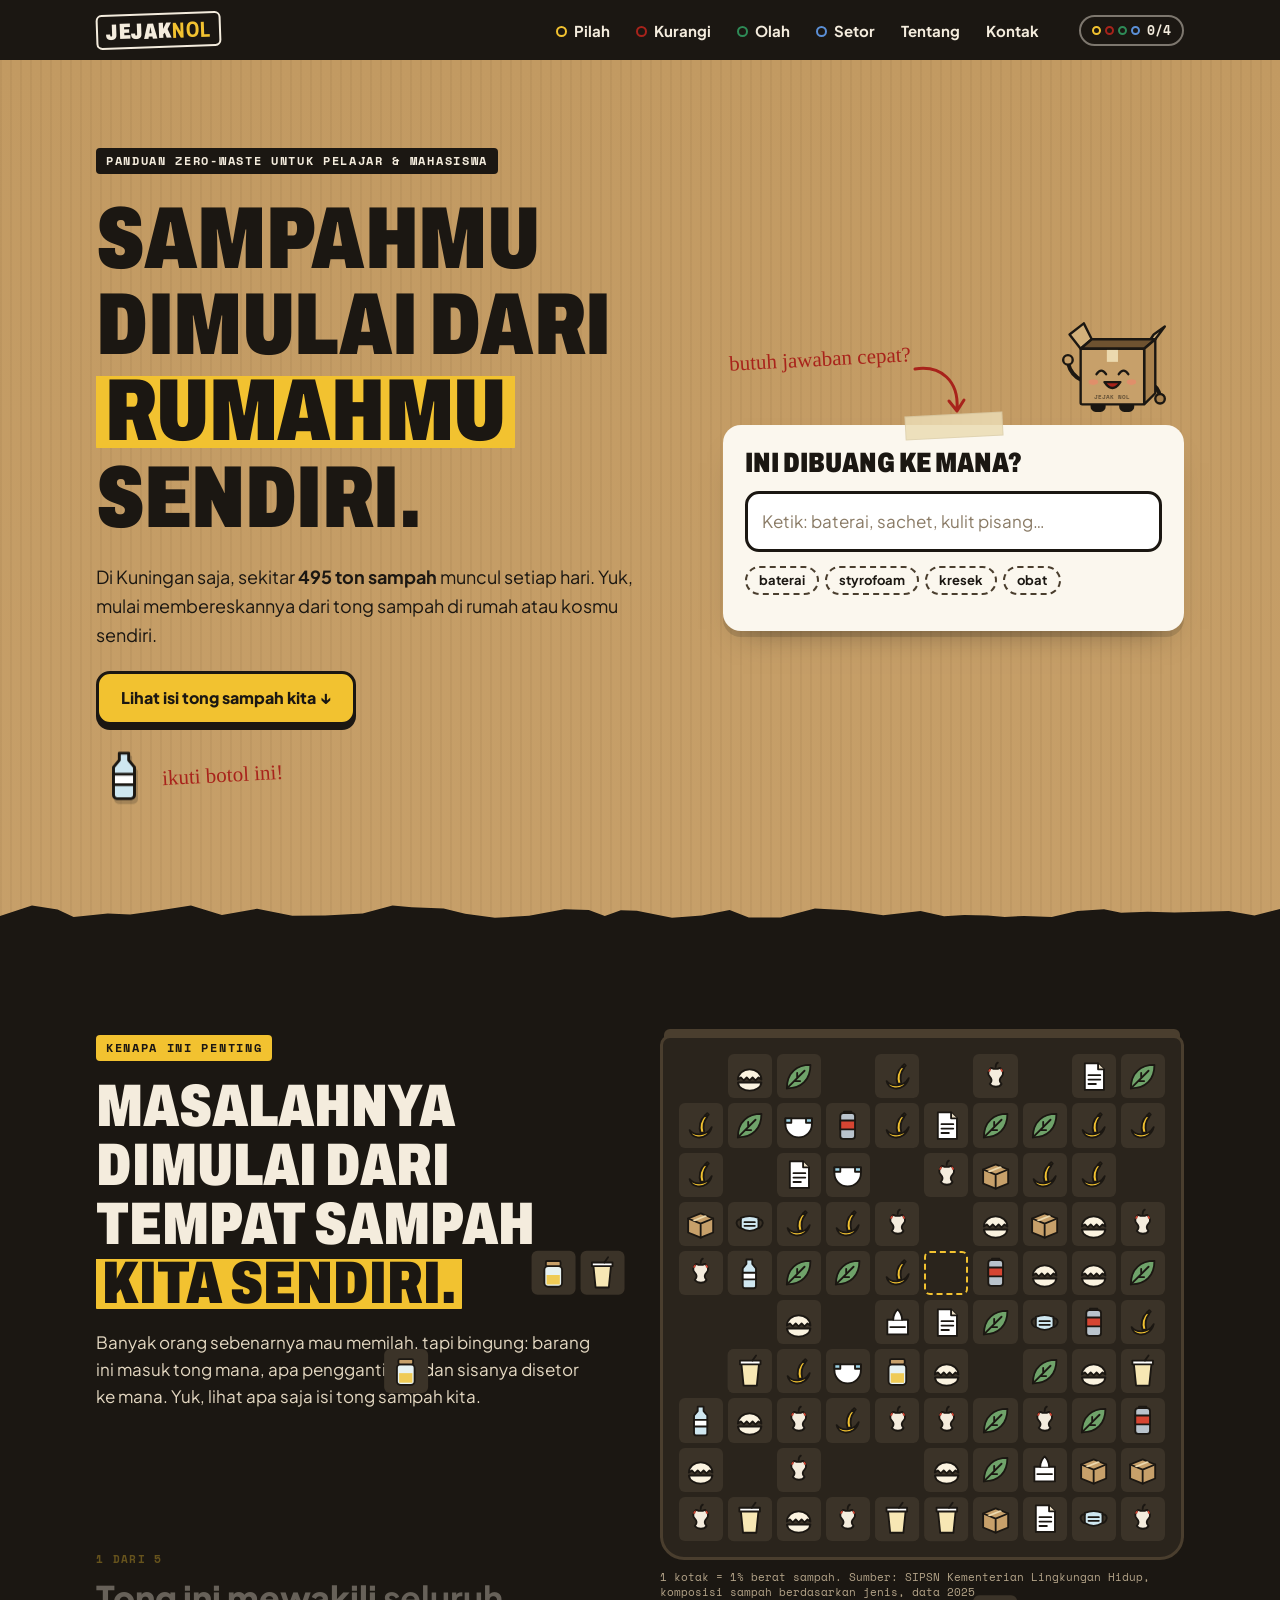
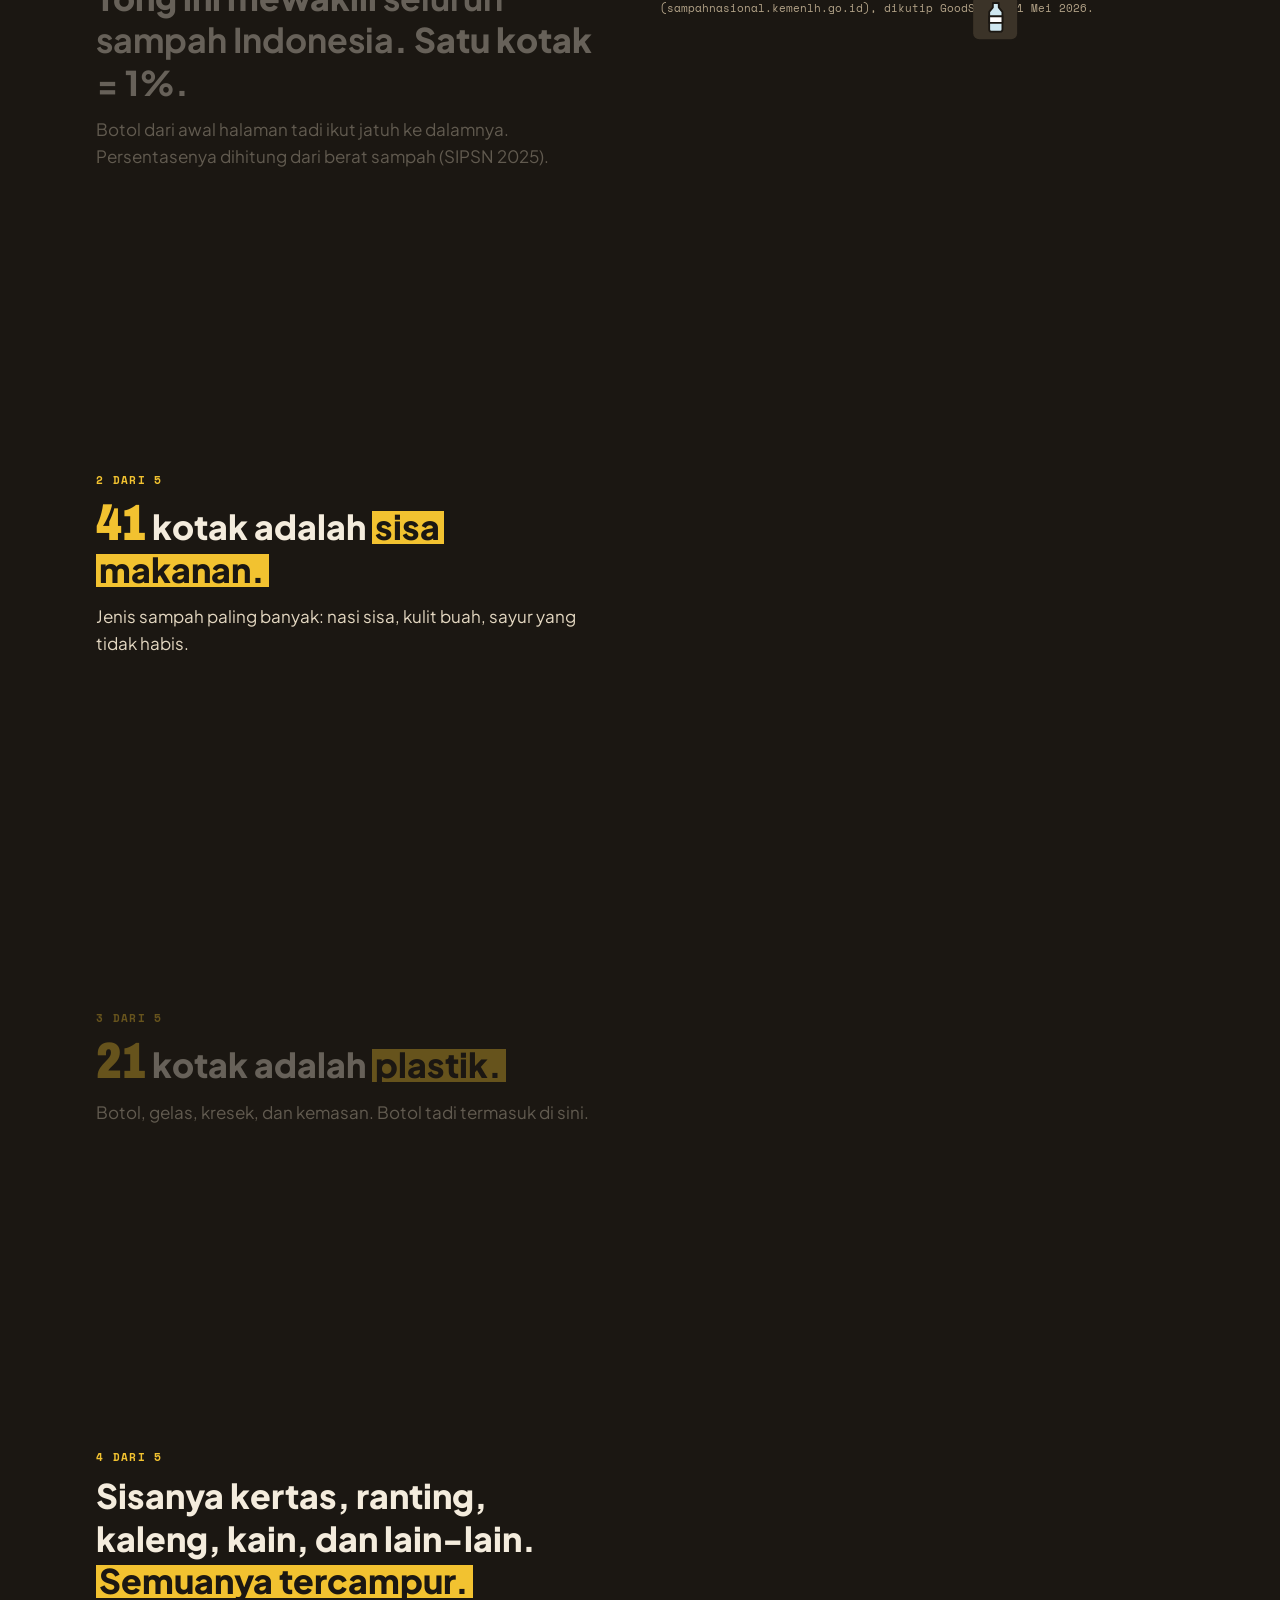
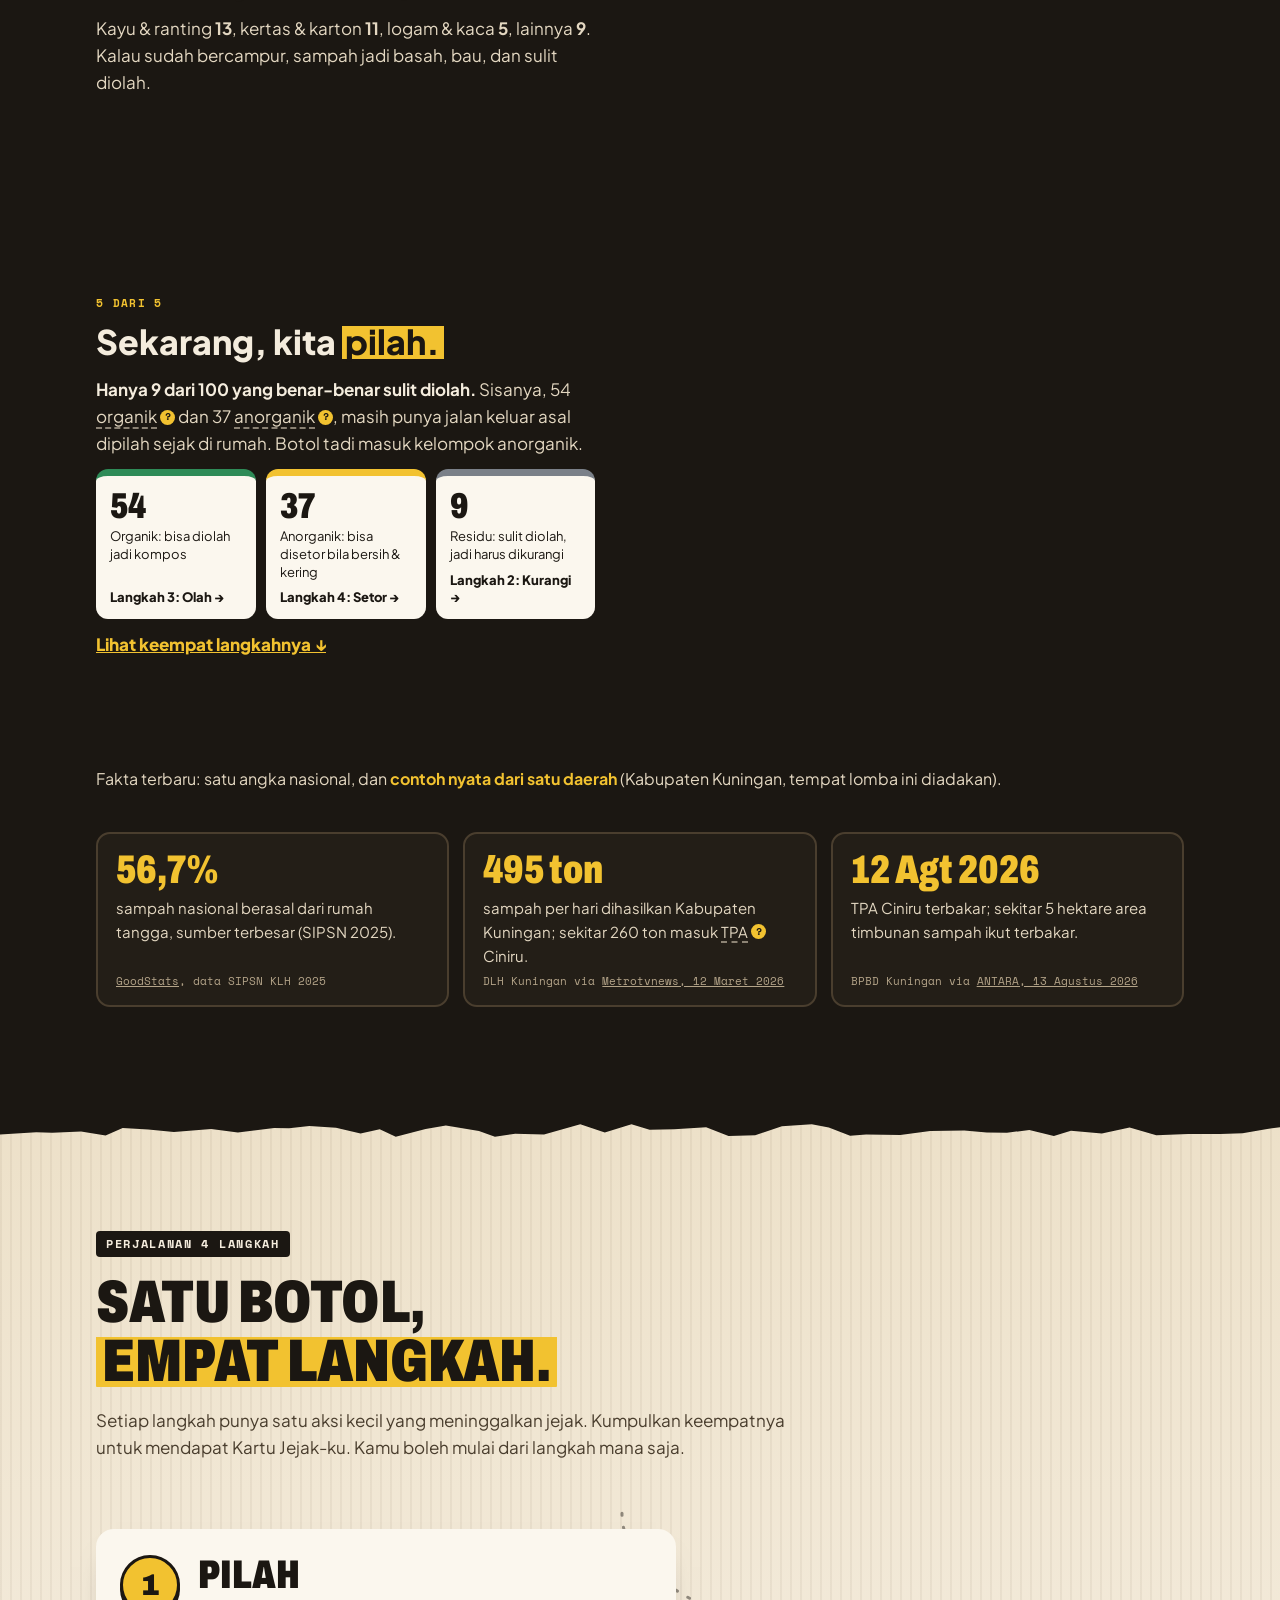
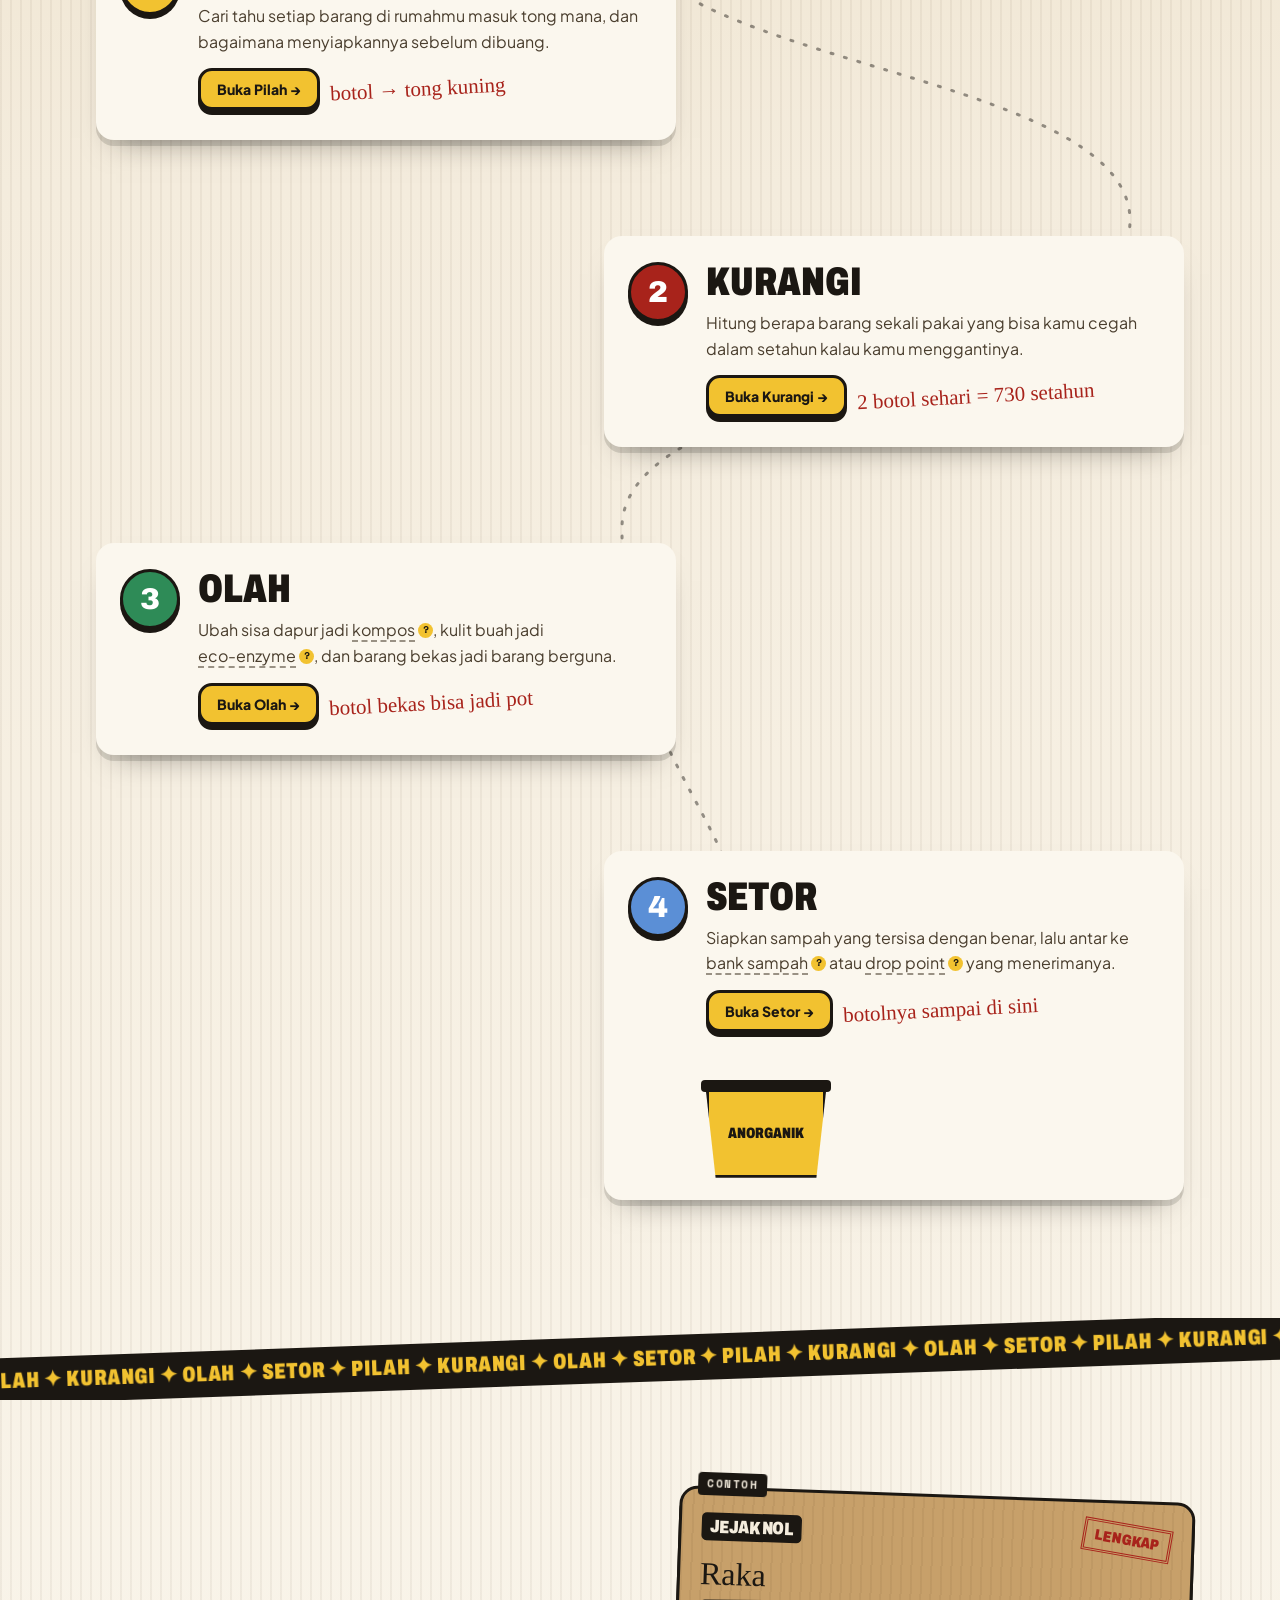
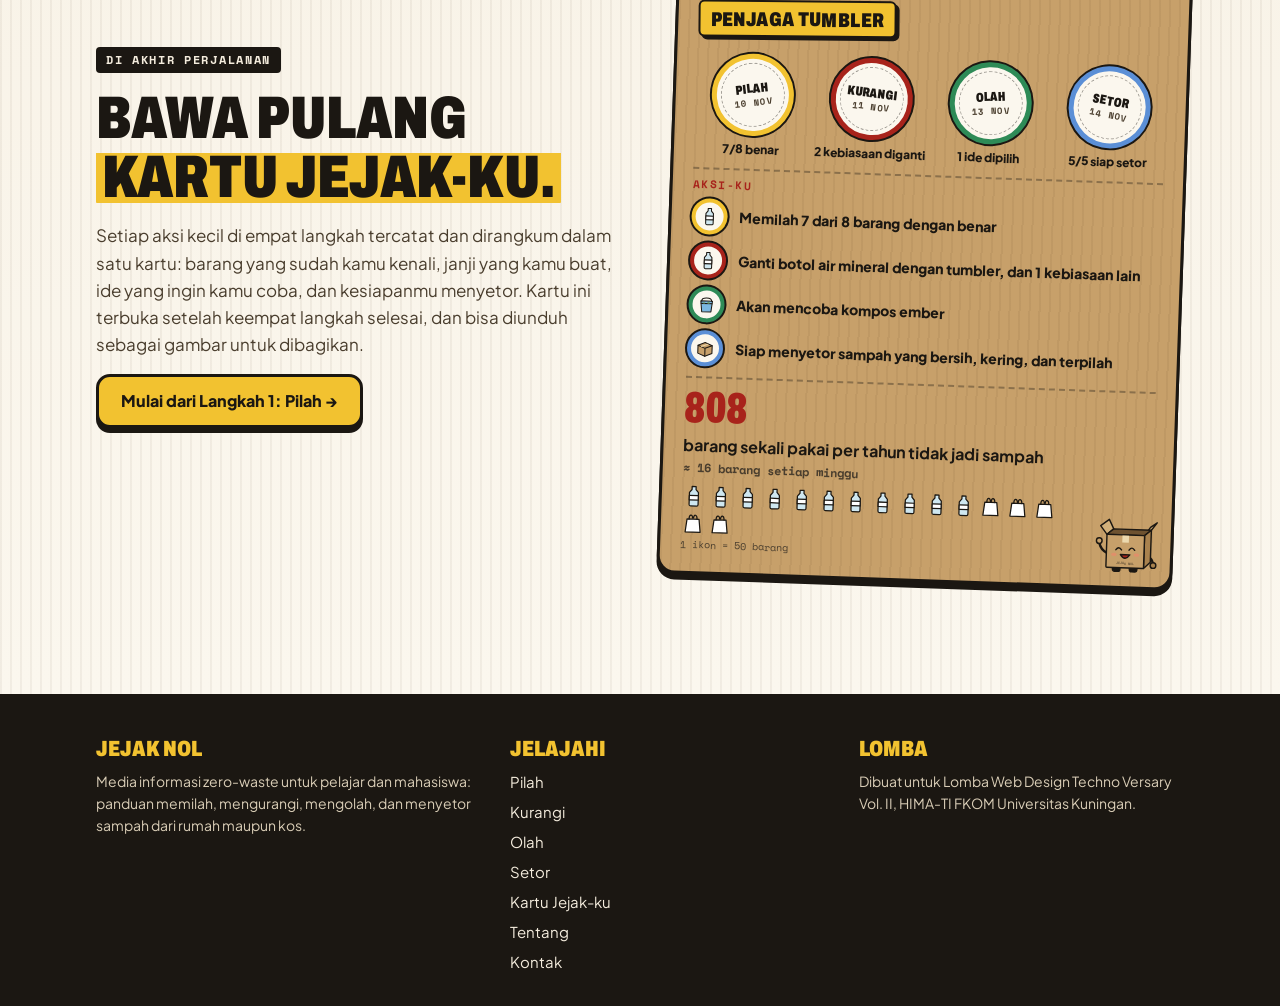
==== commit 66a3e5fb: "feat: add main stylesheet, core JavaScript modules, and index page structure" ====
--- a/index.html
+++ b/index.html
@@ -207,20 +207,7 @@
           <a class="btn" href="pilah.html" data-lanjut>Mulai dari Langkah 1: Pilah →</a>
         </div>
         <div class="contoh-kartu">
-          <div class="kartu-jejak">
-            <div class="kj-atas"><span class="kj-logo">Jejak Nol</span><span class="kj-cap">Lengkap</span></div>
-            <div class="kj-nama">Raka menyelesaikan 4 langkah!</div>
-            <div class="kj-baris" style="--w:var(--anorganik)"><span><b>Pilah</b>Sudah mengenali tong untuk 6
-                barang.</span></div>
-            <div class="kj-baris" style="--w:var(--stempel)"><span><b>Kurangi</b>Ganti botol air mineral dengan tumbler;
-                kantong kresek dengan tas kain.</span></div>
-            <div class="kj-baris" style="--w:var(--organik)"><span><b>Olah</b>Akan mencoba: Kompos ember.</span></div>
-            <div class="kj-baris" style="--w:var(--setor)"><span><b>Setor</b>Siap menyetor sampah yang bersih, kering,
-                dan terpilah.</span></div>
-            <div class="kj-total"><span class="kj-angka">808</span><br><strong>barang sekali pakai per tahun tidak jadi
-                sampah</strong></div>
-            <div class="kj-kardi" data-kardi="senang"></div>
-          </div>
+          <div data-kartu-contoh></div>
         </div>
       </div>
     </section>
--- a/assets/css/gaya.css
+++ b/assets/css/gaya.css
@@ -485,6 +485,9 @@
 .tim{display:grid;grid-template-columns:repeat(auto-fill,minmax(200px,1fr));gap:16px}
 .anggota{padding:22px 18px 18px;display:flex;flex-direction:column;align-items:center;gap:6px;text-align:center}
 .anggota .foto{width:84px;height:84px;border-radius:50%;background:var(--kardus);border:3px solid var(--tinta);display:grid;place-items:center;font:900 30px/1 var(--f-judul)}
+.anggota .foto{width:104px;height:104px;overflow:hidden}
+.anggota .foto img{width:100%;height:100%;object-fit:cover;object-position:50% 22%;display:block}
+.anggota .foto img.zoom{transform:scale(1.4);transform-origin:50% 22%}
 .anggota b{font-size:17px}
 .anggota span{font-size:14px;color:var(--tinta-2)}
 
@@ -599,13 +602,54 @@
 .contoh-kartu::after{content:"CONTOH";position:absolute;top:-14px;left:18px;font:700 11px/1 var(--f-mono);letter-spacing:.14em;background:var(--tinta);color:var(--kertas);padding:6px 9px;border-radius:4px}
 
 /* kartu jejak-ku */
-.kartu-jejak .kj-baris{display:grid;grid-template-columns:14px minmax(0,1fr);gap:10px;align-items:start;font-size:15px;padding-right:56px}
-.kartu-jejak .kj-baris::before{content:"";width:14px;height:14px;border-radius:50%;background:var(--w);border:2px solid var(--tinta);margin-top:4px}
-.kartu-jejak .kj-baris.belum{opacity:.55}
-.kartu-jejak .kj-baris.belum::before{background:transparent}
-.kartu-jejak .kj-baris b{display:block;font:900 18px/1.1 var(--f-judul);font-stretch:74%;text-transform:uppercase}
-.kartu-jejak .kj-baris a{font-weight:800}
-.kartu-jejak .kj-total{border-top:2px dashed rgba(27,23,18,.35);padding-top:10px}
+.sr-only{position:absolute;width:1px;height:1px;margin:-1px;overflow:hidden;clip:rect(0 0 0 0);white-space:nowrap;border:0}
+.kartu-jejak .kj-nama{font-size:32px;margin-top:4px;overflow-wrap:anywhere}
+.kartu-jejak .kj-gelar{margin-top:-4px}
+.kartu-jejak .kj-gelar span{display:inline-block;font:900 20px/1 var(--f-judul);font-stretch:74%;text-transform:uppercase;letter-spacing:.02em;
+  background:var(--anorganik);color:var(--tinta);border:2px solid var(--tinta);border-radius:6px;padding:7px 10px 6px;transform:rotate(-1.5deg);box-shadow:3px 3px 0 var(--tinta)}
+/* empat stempel langkah: cap bundar berwarna langkahnya, miring seperti dicap tangan */
+.kartu-jejak .kj-stempel{list-style:none;margin:8px 0 2px;padding:0;display:grid;grid-template-columns:repeat(4,minmax(0,1fr));gap:6px}
+.kartu-jejak .kj-stempel li{display:flex;flex-direction:column;align-items:center;gap:6px;text-align:center;min-width:0}
+.kartu-jejak .kj-bulat{position:relative;width:min(100%,82px);aspect-ratio:1;border-radius:50%;display:flex;flex-direction:column;align-items:center;justify-content:center;gap:2px;
+  background:var(--kertas-2);border:5px solid var(--w);box-shadow:0 0 0 2px var(--tinta);transform:rotate(var(--r))}
+.kartu-jejak .kj-bulat::after{content:"";position:absolute;inset:4px;border-radius:50%;border:1.5px dashed rgba(27,23,18,.4)}
+.kartu-jejak .kj-bulat b{font:900 13px/1 var(--f-judul);font-stretch:70%;text-transform:uppercase}
+.kartu-jejak .kj-bulat small{font:700 9px/1 var(--f-mono);letter-spacing:.04em;text-transform:uppercase;color:var(--tinta-2)}
+.kartu-jejak .belum .kj-bulat{background:transparent;border:2px dashed var(--tinta);box-shadow:none;opacity:.5}
+.kartu-jejak .belum .kj-bulat::after{display:none}
+.kartu-jejak .kj-ket{font-size:12px;line-height:1.25;font-weight:800;overflow-wrap:anywhere}
+.kartu-jejak .kj-ket a{font-weight:800}
+.kartu-jejak .kj-sub{display:block;font:700 11px/1 var(--f-mono);letter-spacing:.14em;text-transform:uppercase;color:var(--stempel);margin-bottom:8px}
+.kartu-jejak .kj-aksi{border-top:2px dashed rgba(27,23,18,.35);padding-top:10px}
+.kartu-jejak .kj-aksi ul{list-style:none;margin:0;padding:0;display:flex;flex-direction:column;gap:8px}
+.kartu-jejak .kj-aksi li{display:grid;grid-template-columns:36px minmax(0,1fr);gap:12px;align-items:center;font-size:14px;line-height:1.3;font-weight:800}
+.kartu-jejak .kj-aksi i{display:grid;place-items:center;width:36px;height:36px;border-radius:50%;background:var(--kertas-2);border:4px solid var(--w);box-shadow:0 0 0 2px var(--tinta);box-sizing:border-box}
+.kartu-jejak .kj-aksi svg{width:20px;height:20px}
+/* 4 tong: badan berwarna dengan tutup gelap di atas, tujuan tong di bawahnya */
+.kartu-jejak .kj-tong-bagian{border-top:2px dashed rgba(27,23,18,.35);padding-top:10px;padding-right:76px}
+.kartu-jejak .kj-tong{list-style:none;margin:0;padding:12px 4px 0;display:grid;grid-template-columns:repeat(4,minmax(0,1fr));gap:10px}
+.kartu-jejak .kj-tong li{display:flex;flex-direction:column;align-items:center;gap:6px;min-width:0}
+.kartu-jejak .kj-badan{position:relative;width:100%;max-width:84px;display:flex;flex-direction:column;align-items:center;gap:6px;padding:12px 4px 8px;
+  background:var(--w);border:2px solid var(--tinta);border-radius:2px 2px 12px 12px}
+.kartu-jejak .kj-badan::before{content:"";position:absolute;left:-5px;right:-5px;top:-9px;height:9px;background:var(--tinta);border-radius:4px 4px 2px 2px}
+.kartu-jejak .kj-badan::after{content:"";position:absolute;left:50%;top:-14px;width:22px;height:6px;margin-left:-11px;background:var(--tinta);border-radius:3px 3px 0 0}
+.kartu-jejak .kj-tong i{display:grid;place-items:center;width:34px;height:34px;border-radius:50%;background:var(--kertas-2);border:2px solid var(--tinta)}
+.kartu-jejak .kj-tong svg{width:22px;height:22px}
+.kartu-jejak .kj-tong b{font:900 11px/1 var(--f-judul);font-stretch:70%;text-transform:uppercase;background:var(--kertas-2);padding:3px 4px;border-radius:3px;max-width:100%;overflow:hidden;text-overflow:ellipsis;white-space:nowrap}
+.kartu-jejak .kj-tong small{font:700 10px/1.15 var(--f-mono);text-align:center;color:var(--tinta)}
+/* layar sempit: tong selebar kartu, Kardi turun ke bawah tong supaya nama tong tidak terpotong */
+@media (max-width:520px){
+  .kartu-jejak .kj-tong-bagian{padding-right:0}
+  .kartu-jejak .kj-tong{gap:6px;padding-inline:2px}
+  .kartu-jejak .kj-badan{padding-inline:2px}
+  .kartu-jejak .kj-tong b{font-size:10px;font-stretch:62%;padding:3px 2px;letter-spacing:0}
+  .kartu-jejak:has(.kj-tong-bagian){padding-bottom:84px}
+}
+.kartu-jejak .kj-total{border-top:2px dashed rgba(27,23,18,.35);padding-top:10px;display:flex;flex-direction:column;align-items:flex-start;gap:4px}
+.kartu-jejak .kj-minggu{font:700 12px/1.2 var(--f-mono);color:var(--tinta-2)}
+.kartu-jejak .kj-ikon{display:flex;flex-wrap:wrap;gap:3px;margin-top:4px}
+.kartu-jejak .kj-ikon svg{width:24px;height:24px}
+.kartu-jejak .kj-satuan{font:400 10px/1.2 var(--f-mono);color:var(--tinta-2)}
 .selesai-kepala{display:flex;flex-direction:column;gap:12px;align-items:flex-start}
 .tombol-teks{background:none;border:0;padding:0;font:700 14px/1.4 var(--f-teks);text-decoration:underline;cursor:pointer;color:var(--tinta-2)}
 .catatan-jejak{font-size:14px;color:var(--tinta-2);border-top:2px dashed #CDBB98;padding-top:12px}
